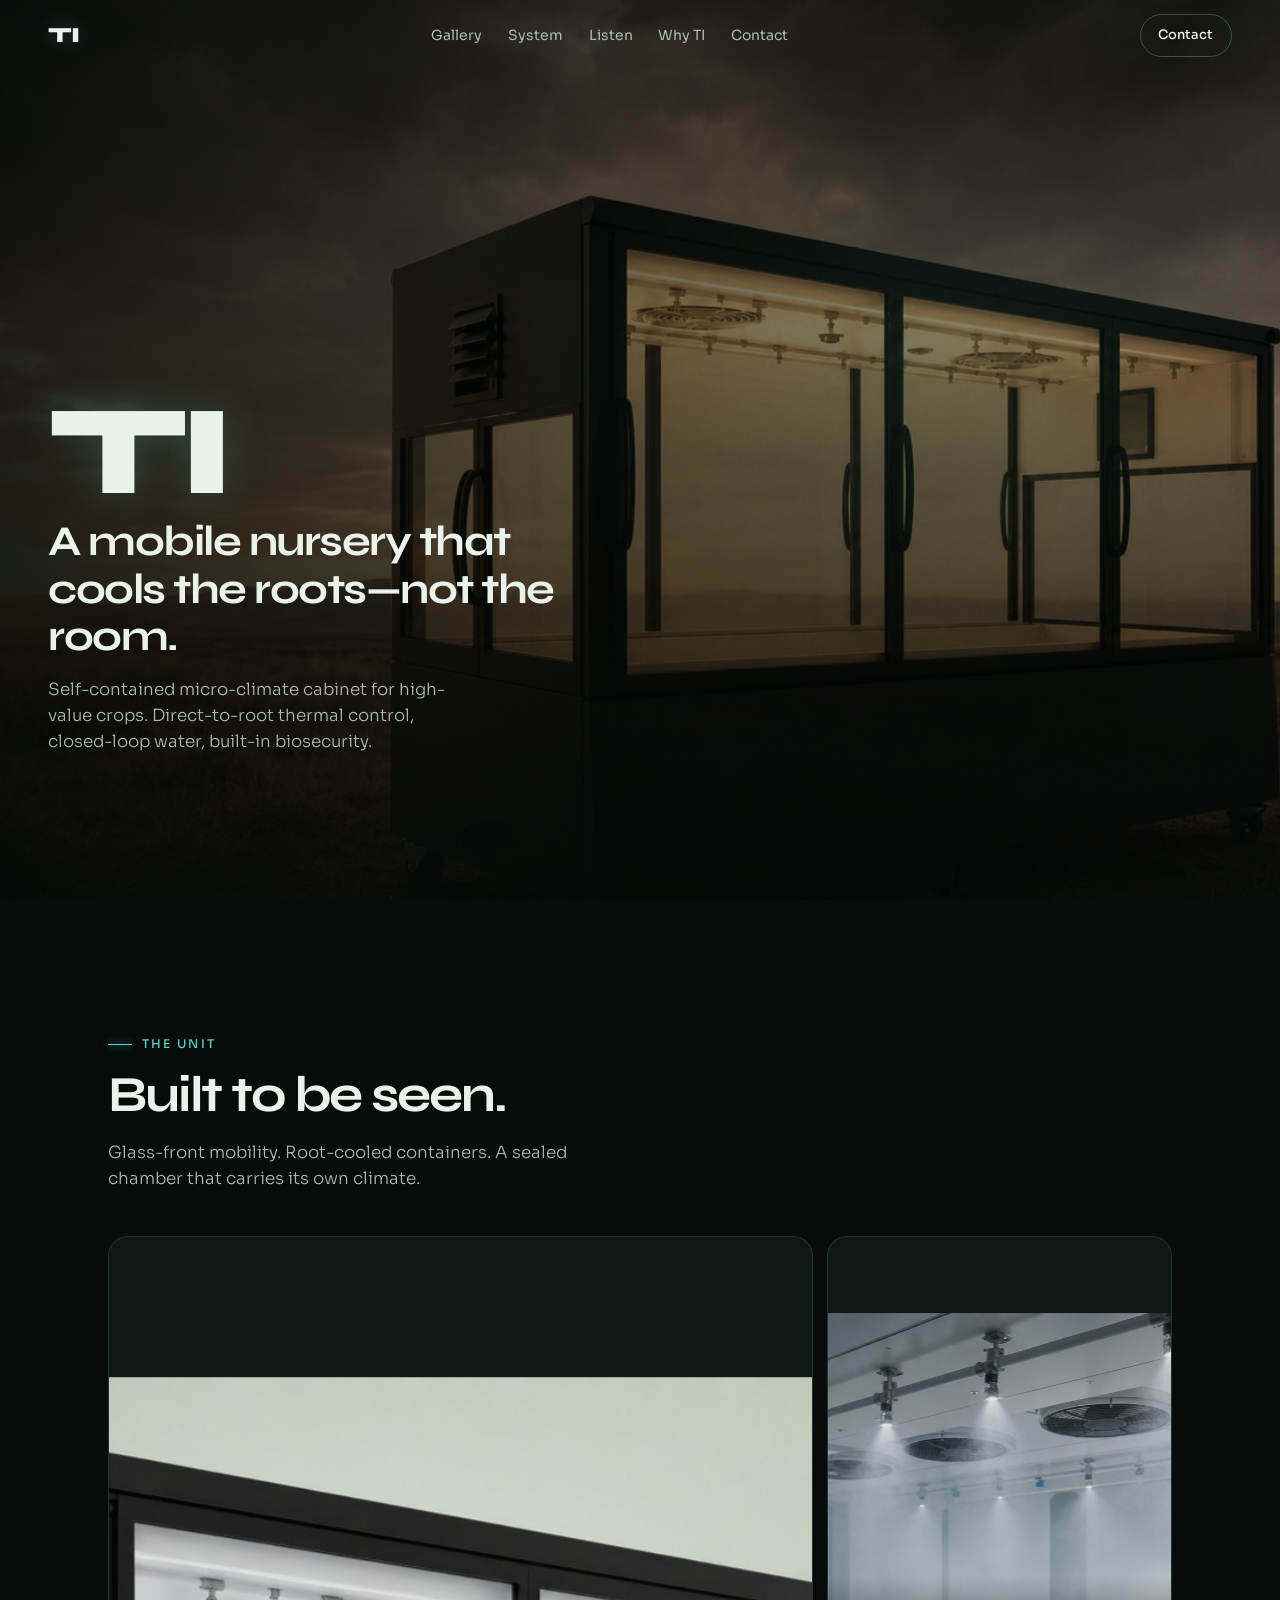
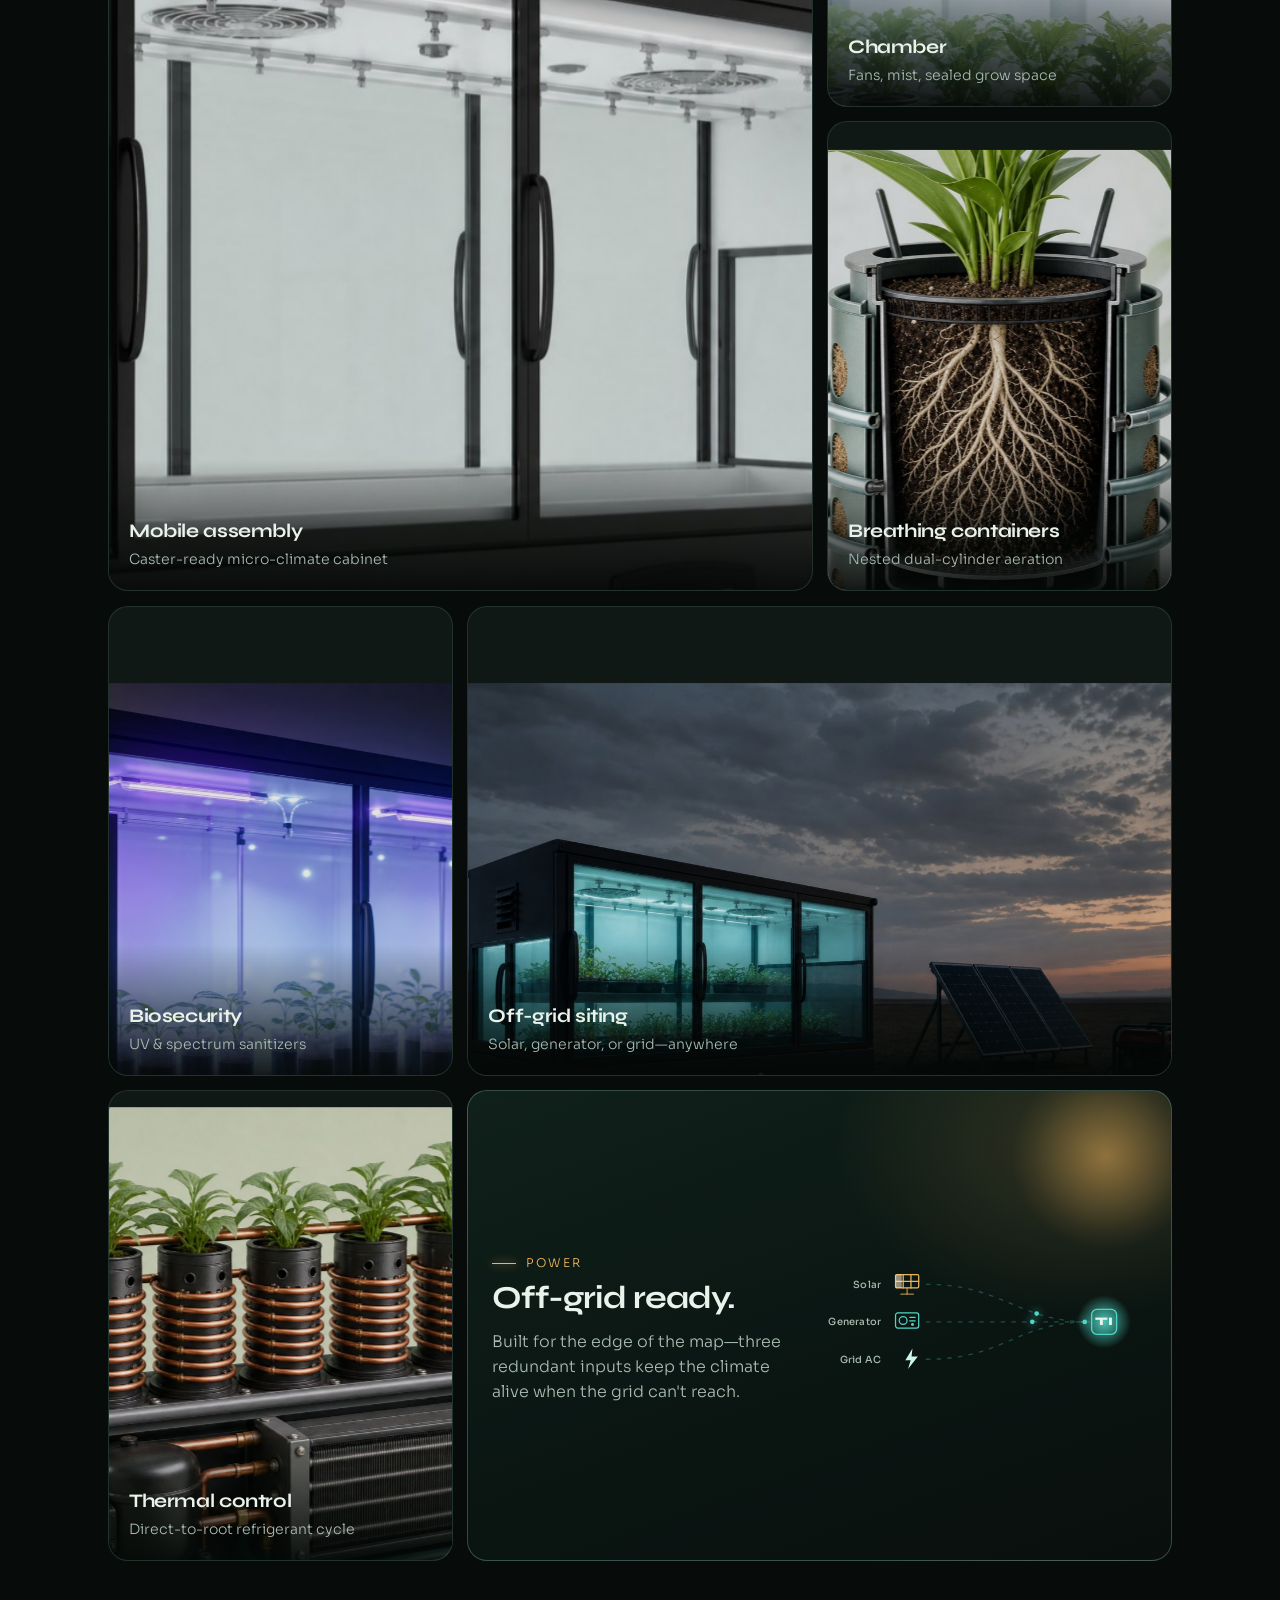
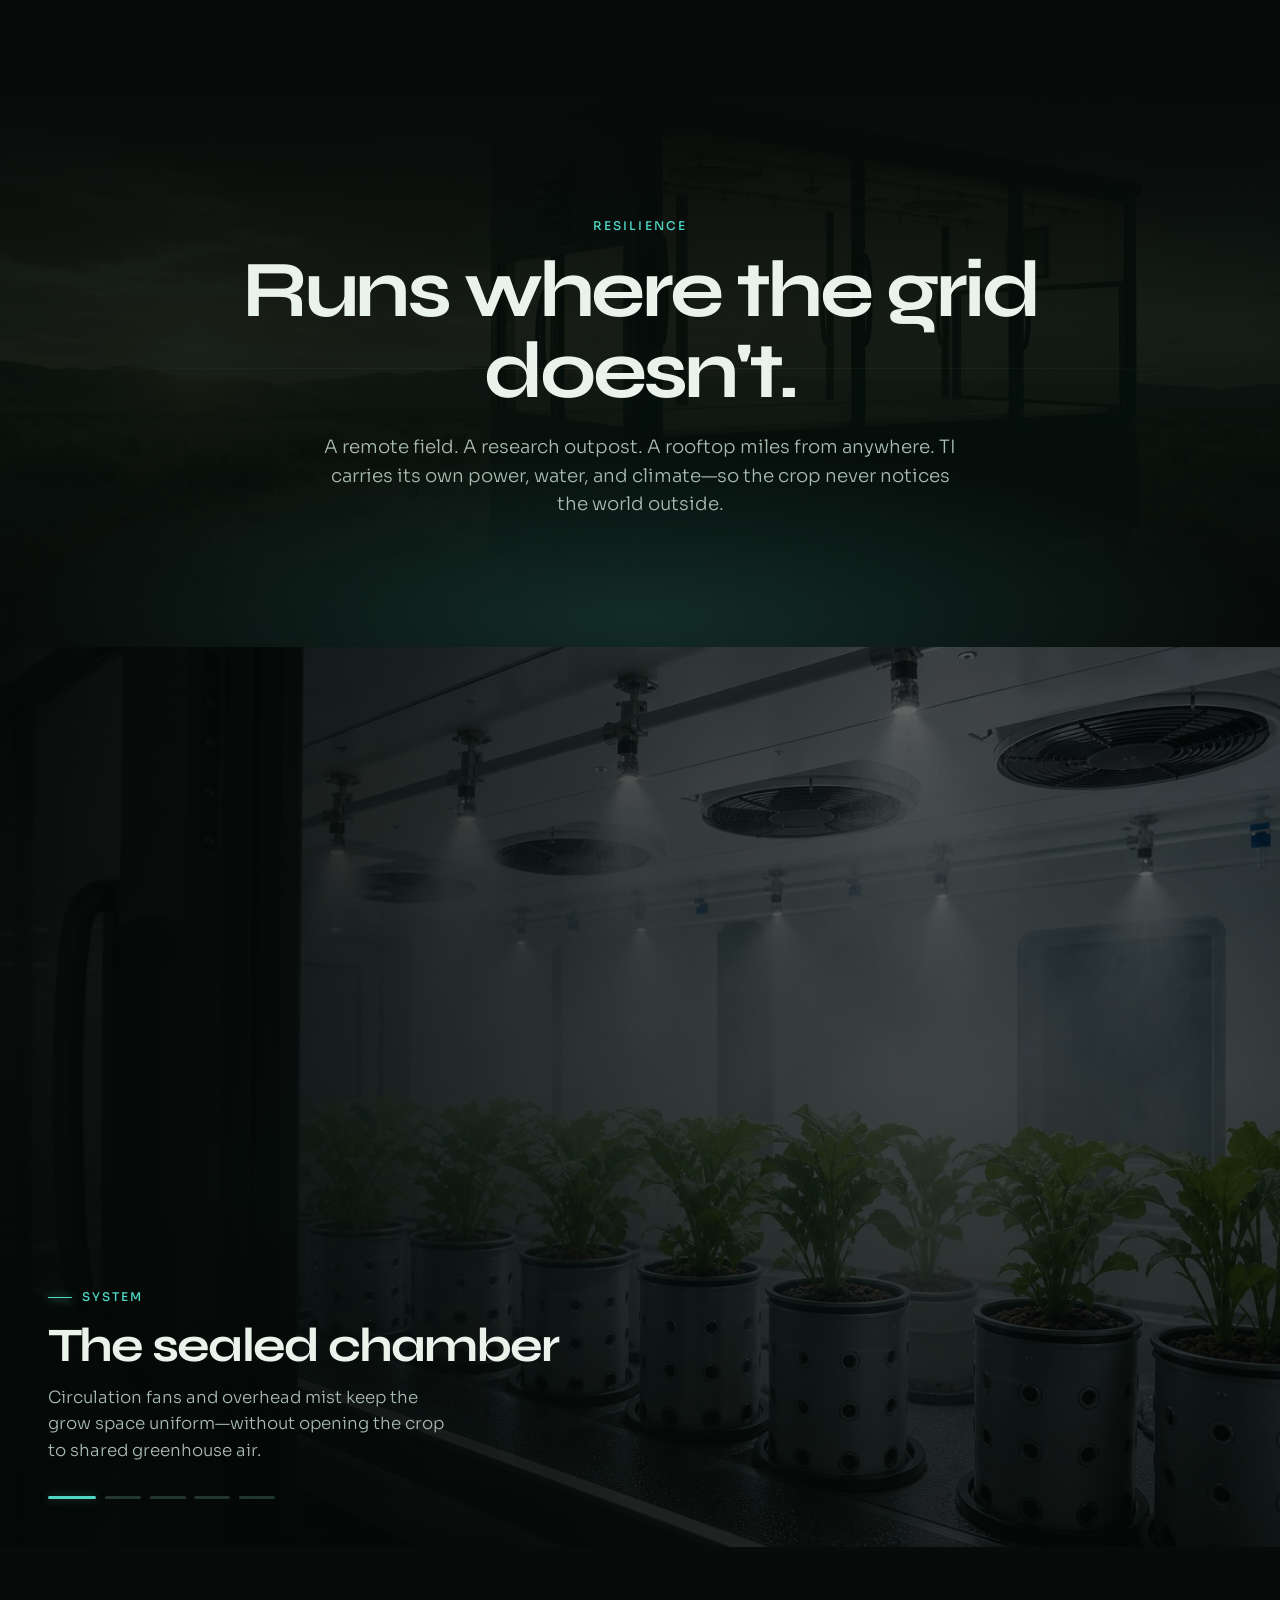
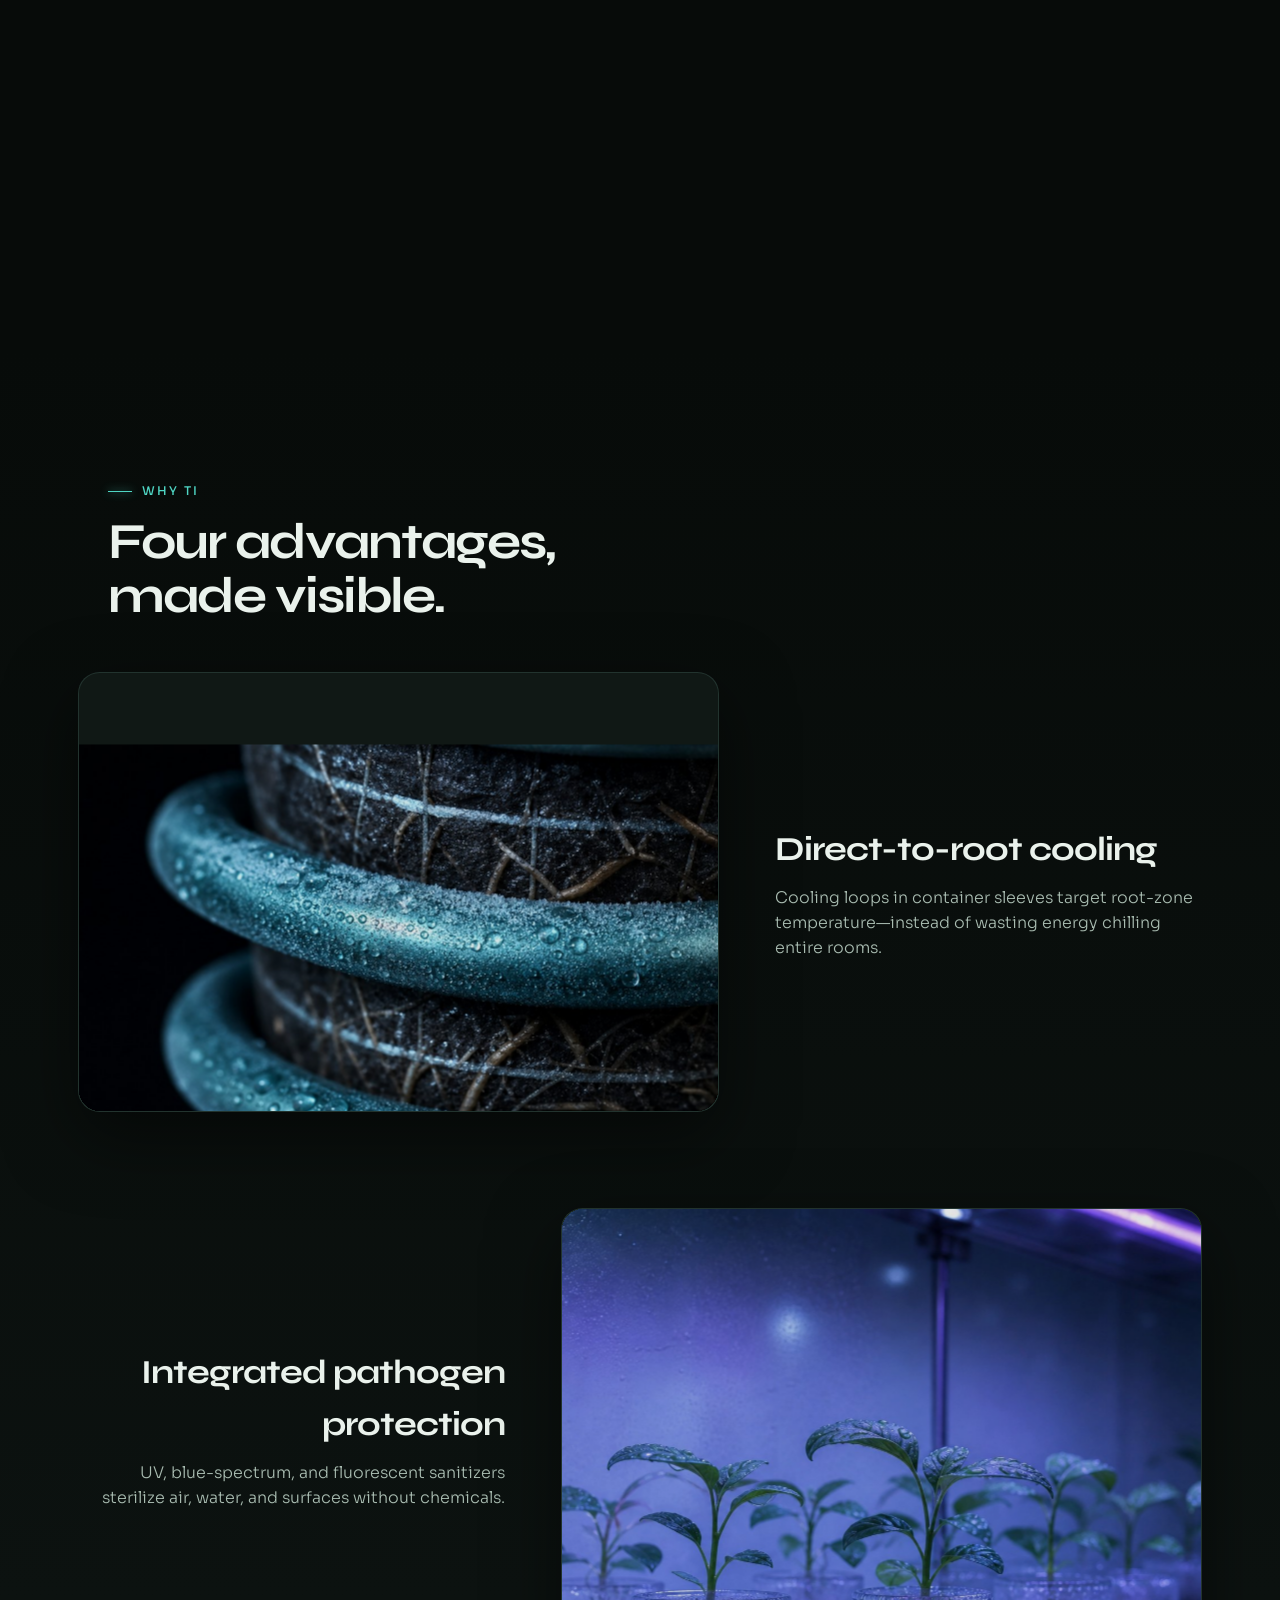
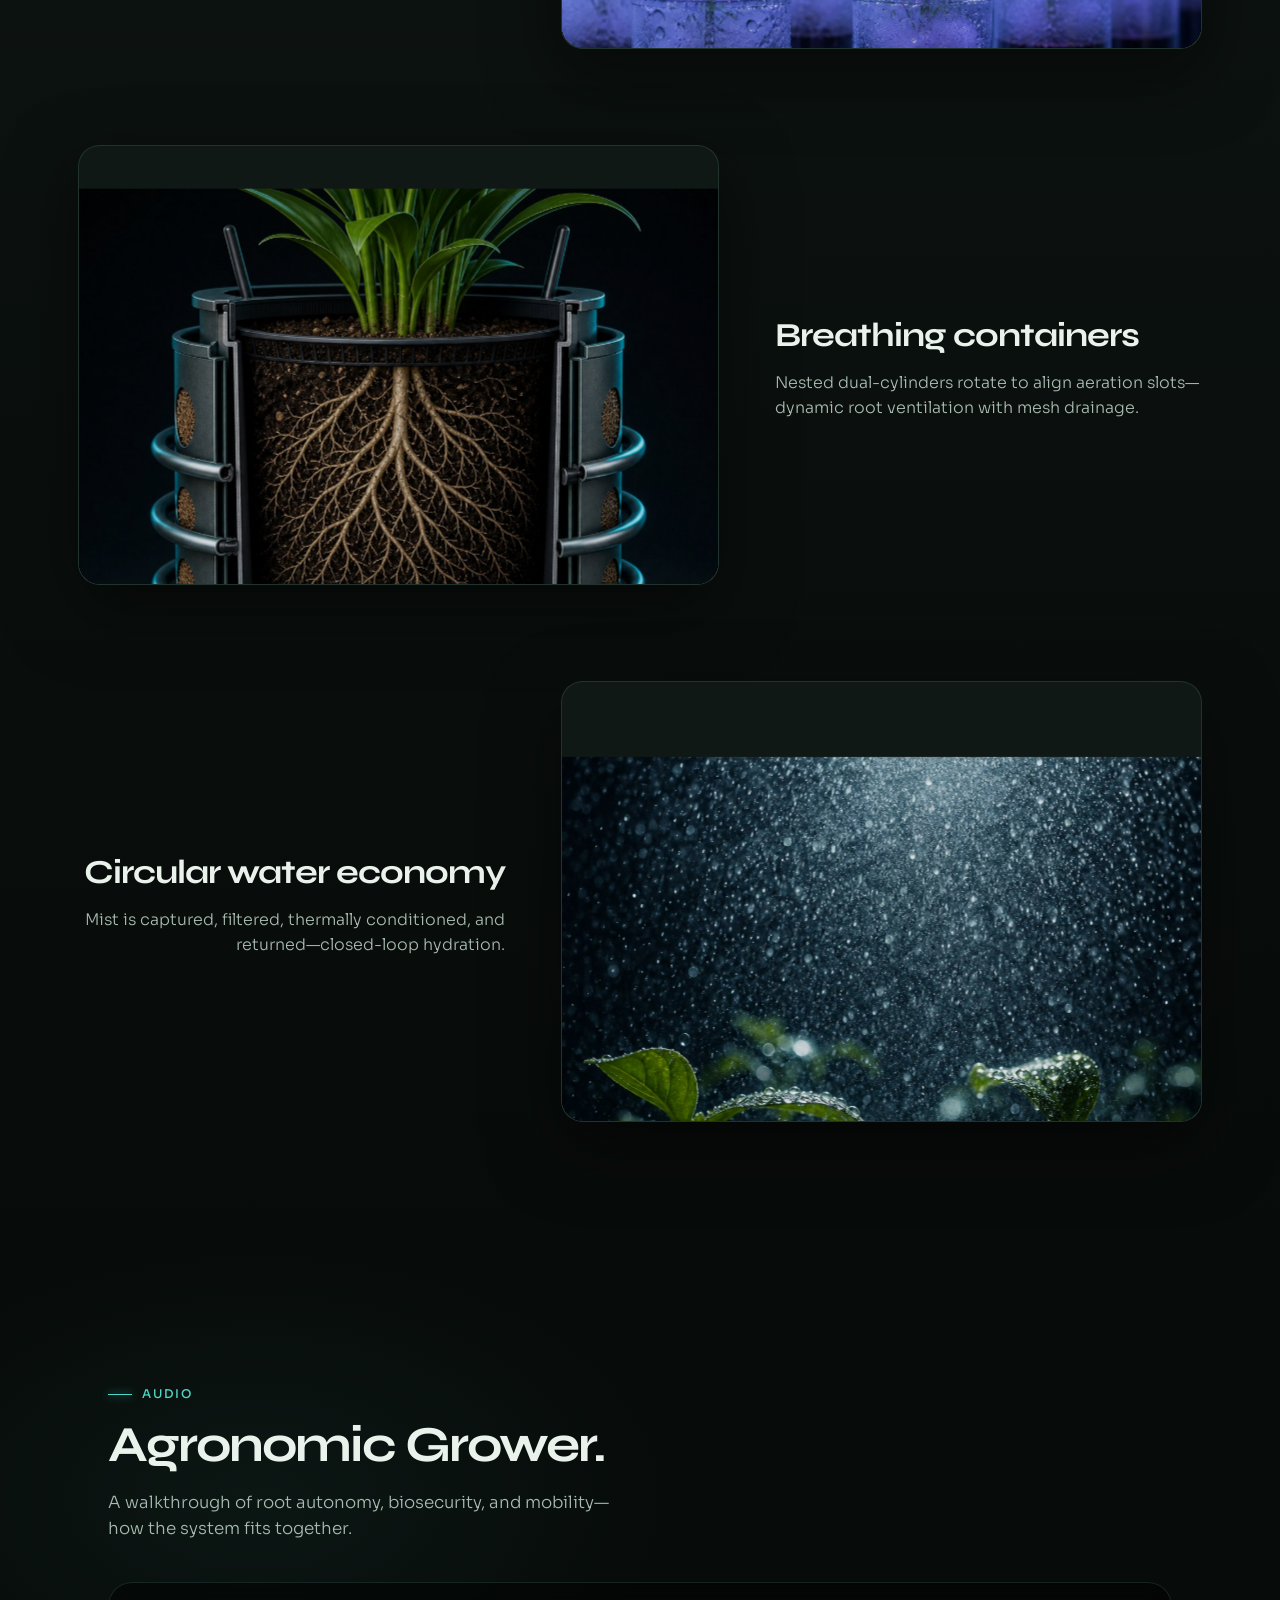
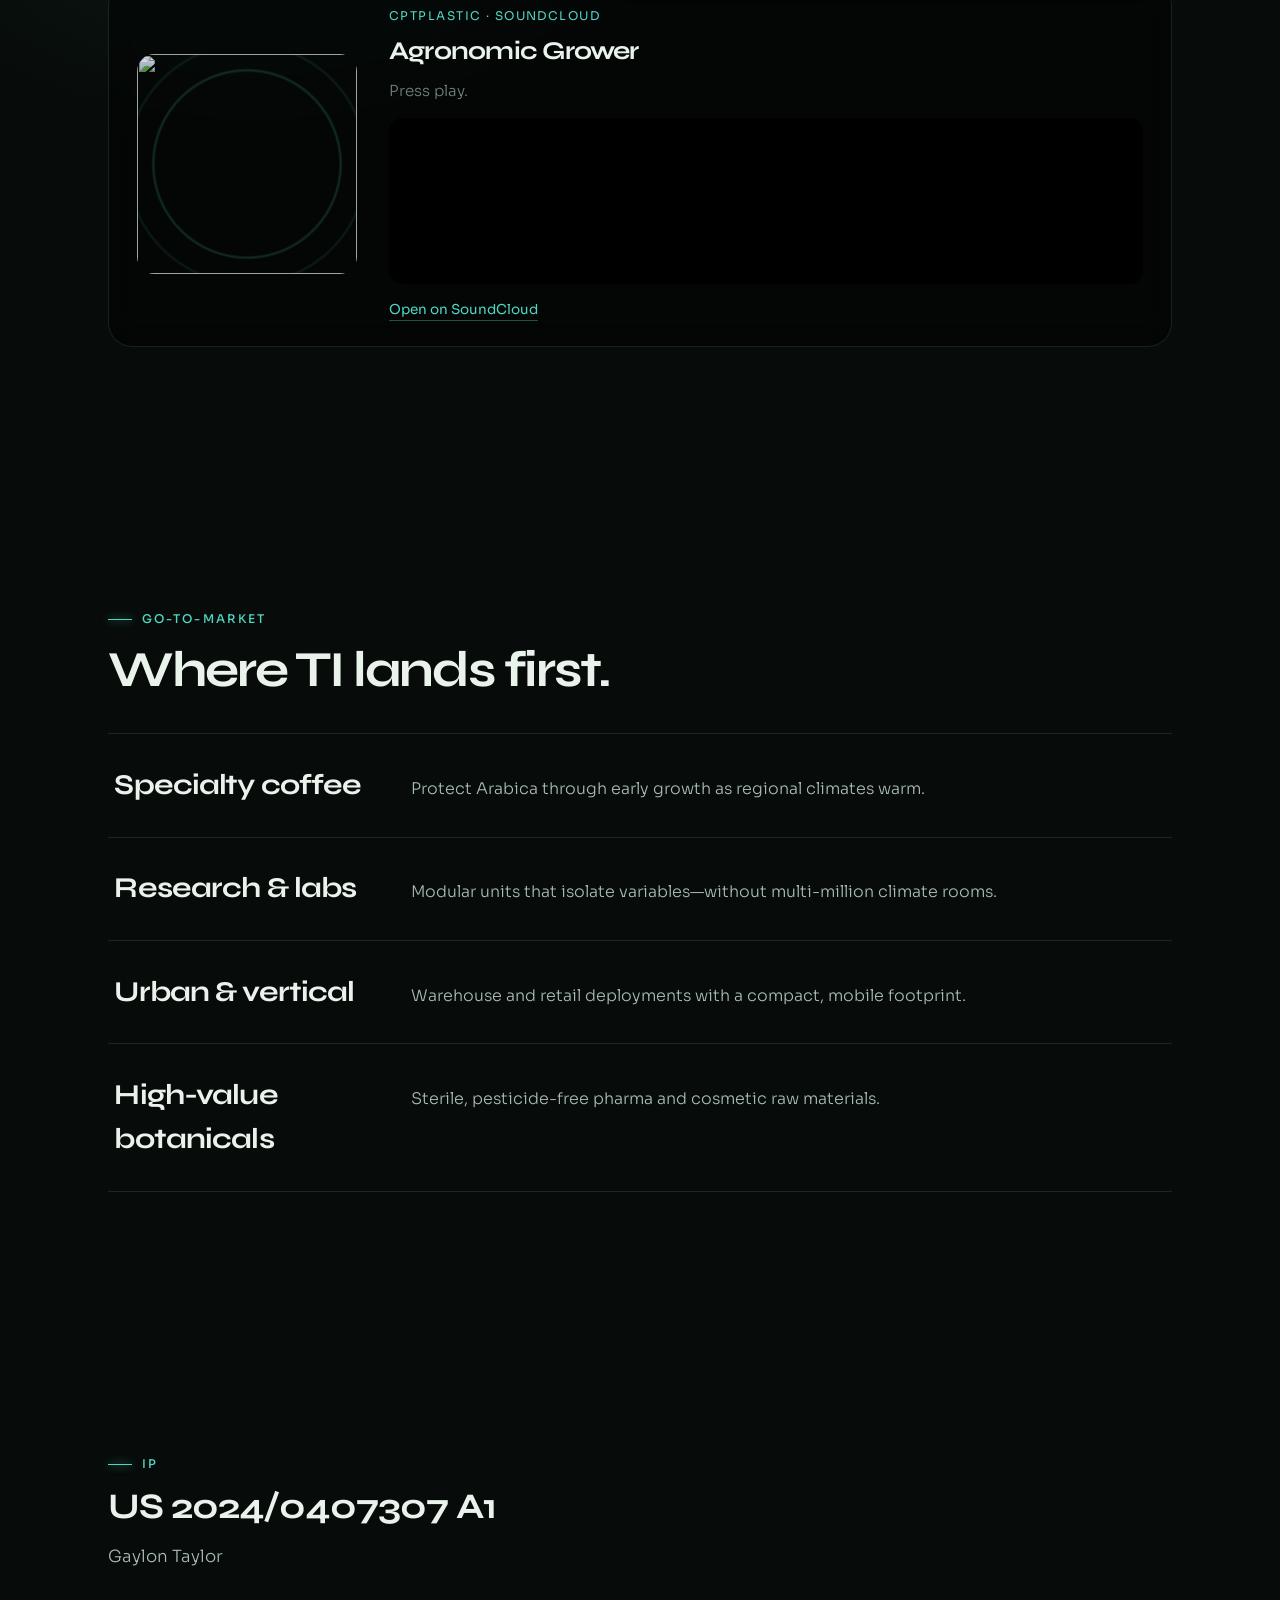
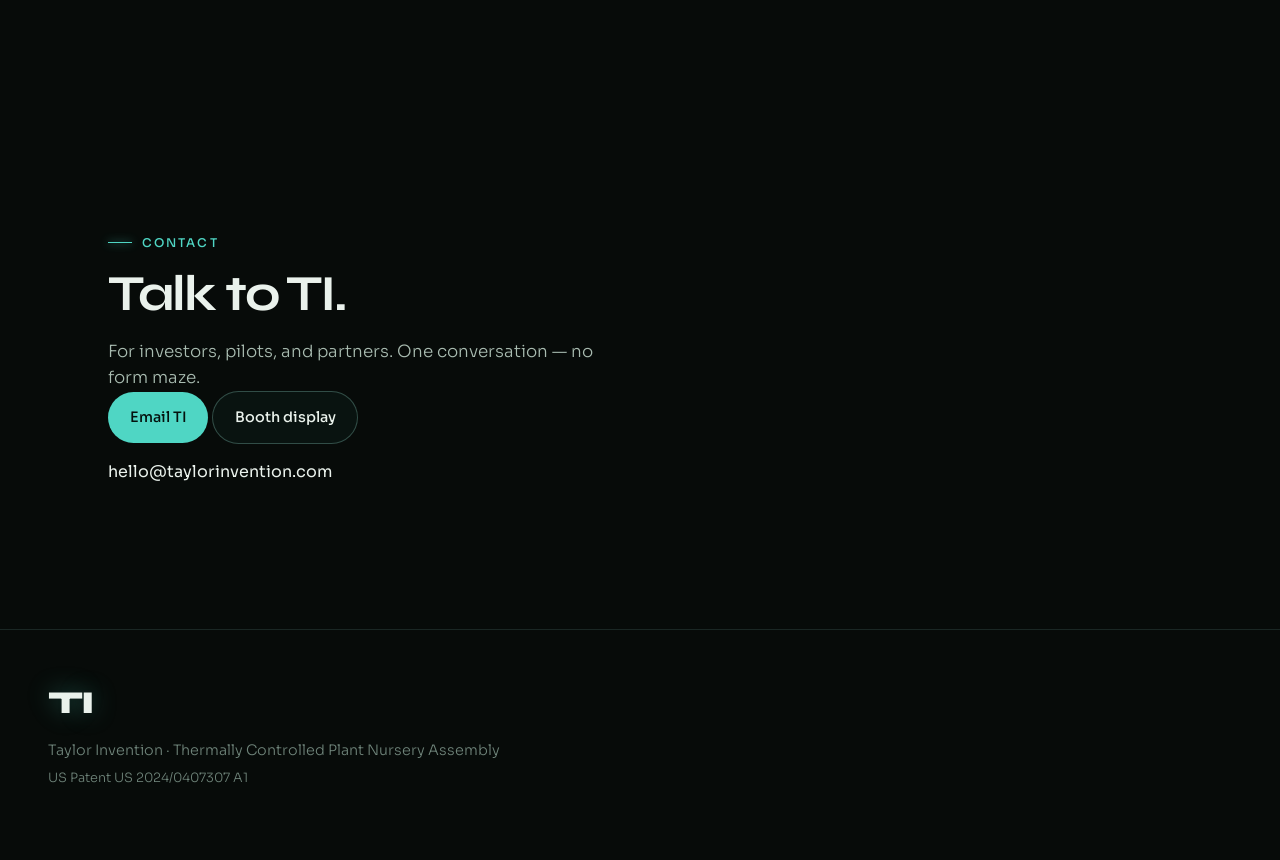
==== index.html @ ed37773c "Add TI investor microsite and assets Introduces a full static GitHub Pages site for TI, including a " ====
<!DOCTYPE html>
<html lang="en">
  <head>
    <meta charset="UTF-8" />
    <meta name="viewport" content="width=device-width, initial-scale=1.0" />
    <title>TI — Mobile Micro-Climate Nursery</title>
    <meta
      name="description"
      content="TI is a patented, mobile plant nursery that cools the root zone directly—biosecure, off-grid ready, built for high-value crops. US 2024/0407307 A1."
    />
    <link rel="preconnect" href="https://fonts.googleapis.com" />
    <link rel="preconnect" href="https://fonts.gstatic.com" crossorigin />
    <link
      href="https://fonts.googleapis.com/css2?family=Sora:wght@300;400;500;600&family=Syne:wght@600;700;800&display=swap"
      rel="stylesheet"
    />
    <link rel="stylesheet" href="css/styles.css" />
  </head>
  <body>
    <div class="grain" aria-hidden="true"></div>
    <div class="progress" data-progress aria-hidden="true"><span></span></div>

    <header class="nav" data-nav>
      <a class="nav__brand" href="#top" aria-label="TI home">TI</a>
      <nav class="nav__links" aria-label="Primary">
        <a href="#gallery">Gallery</a>
        <a href="#anatomy">System</a>
        <a href="#listen">Listen</a>
        <a href="#moat">Why TI</a>
        <a href="#contact">Contact</a>
      </nav>
      <a class="nav__cta" href="#contact">Contact</a>
      <button class="nav__toggle" type="button" aria-label="Open menu" data-menu-toggle>
        <span></span><span></span>
      </button>
    </header>

    <div class="mobile-menu" data-menu hidden>
      <a href="#gallery">Gallery</a>
      <a href="#anatomy">System</a>
      <a href="#listen">Listen</a>
      <a href="#moat">Why TI</a>
      <a href="#markets">Markets</a>
      <a href="#contact">Contact</a>
    </div>

    <main id="top">
      <section class="hero">
        <div class="hero__media" data-parallax-wrap>
          <img
            src="assets/generated/scene-rural-dusk.jpg"
            alt=""
            class="hero__img"
            data-parallax
            width="1536"
            height="1024"
            fetchpriority="high"
          />
          <div class="hero__veil"></div>
        </div>
        <div class="hero__copy">
          <p class="hero__brand reveal">TI</p>
          <h1 class="hero__headline reveal" data-delay="1">
            A mobile nursery that cools the roots—not the room.
          </h1>
          <p class="hero__lede reveal" data-delay="2">
            Self-contained micro-climate cabinet for high-value crops. Direct-to-root thermal control, closed-loop water, built-in biosecurity.
          </p>
          <div class="hero__actions reveal" data-delay="3">
            <a class="btn btn--primary" href="#gallery">Explore the system</a>
            <a class="btn btn--ghost" href="#listen">Hear the story</a>
          </div>
        </div>
        <div class="hero__scroll reveal" data-delay="4" aria-hidden="true">
          <span></span>
        </div>
      </section>

      <!-- Bento image grid -->
      <section class="section gallery" id="gallery">
        <div class="section__inner gallery__intro">
          <p class="eyebrow reveal">The unit</p>
          <h2 class="section__title reveal">Built to be seen.</h2>
          <p class="section__body reveal">
            Glass-front mobility. Root-cooled containers. A sealed chamber that carries its own climate.
          </p>
        </div>

        <div class="section__inner">
          <div class="bento">
            <figure class="bento__cell bento__cell--hero mask" data-parallax-wrap>
              <img src="assets/generated/unit-studio.jpg" alt="TI mobile nursery cabinet" data-parallax width="1536" height="1024" loading="lazy" />
              <figcaption>
                <strong>Mobile assembly</strong>
                <span>Caster-ready micro-climate cabinet</span>
              </figcaption>
            </figure>
            <figure class="bento__cell mask" data-parallax-wrap>
              <img src="assets/generated/part-interior-mist.jpg" alt="Chamber interior with mist and fans" data-parallax width="1536" height="1024" loading="lazy" />
              <figcaption>
                <strong>Chamber</strong>
                <span>Fans, mist, sealed grow space</span>
              </figcaption>
            </figure>
            <figure class="bento__cell mask" data-parallax-wrap>
              <img src="assets/generated/part-breathing-container.jpg" alt="Breathing container with cooling coils" data-parallax width="1024" height="1024" loading="lazy" />
              <figcaption>
                <strong>Breathing containers</strong>
                <span>Nested dual-cylinder aeration</span>
              </figcaption>
            </figure>
            <figure class="bento__cell mask" data-parallax-wrap>
              <img src="assets/generated/part-biosecurity.jpg" alt="Biosecurity lighting in chamber" data-parallax width="1536" height="1024" loading="lazy" />
              <figcaption>
                <strong>Biosecurity</strong>
                <span>UV &amp; spectrum sanitizers</span>
              </figcaption>
            </figure>
            <figure class="bento__cell bento__cell--wide mask" data-parallax-wrap>
              <img src="assets/generated/scene-solar-field.jpg" alt="TI unit deployed in a remote field with a solar array and generator" data-parallax width="1536" height="1024" loading="lazy" />
              <figcaption>
                <strong>Off-grid siting</strong>
                <span>Solar, generator, or grid—anywhere</span>
              </figcaption>
            </figure>
            <figure class="bento__cell mask" data-parallax-wrap>
              <img src="assets/generated/part-thermal.jpg" alt="Thermal control compressor and coils" data-parallax width="1536" height="1024" loading="lazy" />
              <figcaption>
                <strong>Thermal control</strong>
                <span>Direct-to-root refrigerant cycle</span>
              </figcaption>
            </figure>
            <div class="bento__cell bento__cell--wide bento__cell--panel reveal">
              <div class="panel-sun" aria-hidden="true"></div>
              <div class="bento__panel-grid">
                <div class="bento__panel-body">
                  <p class="eyebrow">Power</p>
                  <h3>Off-grid ready.</h3>
                  <p>Built for the edge of the map—three redundant inputs keep the climate alive when the grid can't reach.</p>
                </div>

                <div class="power-flow" role="img" aria-label="Solar, generator, and grid inputs feeding the TI unit">
                  <svg viewBox="0 0 360 132" fill="none" xmlns="http://www.w3.org/2000/svg">
                    <defs>
                      <radialGradient id="hubGlow" cx="50%" cy="50%" r="50%">
                        <stop offset="0%" stop-color="#4fd6c4" stop-opacity="0.9" />
                        <stop offset="100%" stop-color="#4fd6c4" stop-opacity="0" />
                      </radialGradient>
                    </defs>

                    <!-- connector lines (aligned to node rows) -->
                    <path id="pf-solar" class="flow-line" d="M112 24 C 200 24, 214 66, 296 66" />
                    <path id="pf-gen" class="flow-line" d="M112 66 H 296" />
                    <path id="pf-grid" class="flow-line" d="M112 108 C 200 108, 214 66, 296 66" />

                    <!-- flowing energy dots -->
                    <circle class="flow-dot" r="2.6">
                      <animateMotion dur="2.1s" repeatCount="indefinite" keyPoints="0;1" keyTimes="0;1" calcMode="linear">
                        <mpath href="#pf-solar" />
                      </animateMotion>
                    </circle>
                    <circle class="flow-dot" r="2.6">
                      <animateMotion dur="1.9s" begin="0.6s" repeatCount="indefinite">
                        <mpath href="#pf-gen" />
                      </animateMotion>
                    </circle>
                    <circle class="flow-dot" r="2.6">
                      <animateMotion dur="2.3s" begin="1.1s" repeatCount="indefinite">
                        <mpath href="#pf-grid" />
                      </animateMotion>
                    </circle>

                    <!-- labels, baseline-aligned to each row -->
                    <text class="flow-label" x="62" y="28" text-anchor="end">Solar</text>
                    <text class="flow-label" x="62" y="70" text-anchor="end">Generator</text>
                    <text class="flow-label" x="62" y="112" text-anchor="end">Grid AC</text>

                    <!-- Solar panel icon -->
                    <g class="ico ico--solar" transform="translate(78,13)">
                      <rect x="0" y="0" width="26" height="15" rx="1.5" />
                      <line x1="8.6" y1="0" x2="8.6" y2="15" />
                      <line x1="17.3" y1="0" x2="17.3" y2="15" />
                      <line x1="0" y1="7.5" x2="26" y2="7.5" />
                      <line class="post" x1="13" y1="15" x2="13" y2="22" />
                      <line class="post" x1="6" y1="22" x2="20" y2="22" />
                      <rect class="glint" x="0" y="0" width="7" height="15" />
                    </g>

                    <!-- Generator icon -->
                    <g class="ico ico--gen" transform="translate(78,56)">
                      <rect x="0" y="0" width="26" height="17" rx="2.5" />
                      <circle cx="8.5" cy="8.5" r="4.4" />
                      <line x1="16" y1="5" x2="22" y2="5" />
                      <line x1="16" y1="9" x2="22" y2="9" />
                      <circle class="led" cx="19" cy="13" r="1.6" />
                    </g>

                    <!-- Grid / bolt icon -->
                    <g class="ico ico--grid" transform="translate(84,97)">
                      <path class="bolt" d="M13 -1 L5 12 L11 12 L8 22 L19 8 L12 8 Z" />
                    </g>

                    <!-- Hub / unit -->
                    <circle class="hub-glow" cx="312" cy="66" r="30" fill="url(#hubGlow)" />
                    <rect class="hub" x="298" y="52" width="28" height="28" rx="6" />
                    <text class="hub-label" x="312" y="70" text-anchor="middle">TI</text>
                  </svg>
                </div>
              </div>
            </div>
          </div>
        </div>
      </section>

      <!-- Desolate off-grid resilience band -->
      <section class="section resilience" id="resilience">
        <div class="resilience__bg" aria-hidden="true">
          <img src="assets/generated/scene-rural-dusk.jpg" alt="" width="1536" height="1024" loading="lazy" />
        </div>
        <div class="resilience__glow" aria-hidden="true"></div>
        <div class="section__inner resilience__inner">
          <p class="eyebrow reveal">Resilience</p>
          <h2 class="resilience__title reveal" data-delay="1">
            Runs where the grid doesn't.
          </h2>
          <p class="resilience__lede reveal" data-delay="2">
            A remote field. A research outpost. A rooftop miles from anywhere. TI carries its own power, water, and climate—so the crop never notices the world outside.
          </p>
        </div>
      </section>

      <!-- Sticky anatomy storytelling -->
      <section class="anatomy" id="anatomy" data-anatomy>
        <div class="anatomy__sticky">
          <div class="anatomy__visual">
            <img
              class="is-active"
              data-anatomy-panel
              src="assets/generated/part-interior-mist.jpg"
              alt="Chamber interior"
              width="1536"
              height="1024"
            />
            <img
              data-anatomy-panel
              src="assets/generated/part-breathing-container.jpg"
              alt="Breathing container"
              width="1024"
              height="1024"
            />
            <img
              data-anatomy-panel
              src="assets/generated/part-thermal.jpg"
              alt="Thermal control"
              width="1536"
              height="1024"
            />
            <img
              data-anatomy-panel
              src="assets/generated/part-water.jpg"
              alt="Water loop"
              width="1536"
              height="1024"
            />
            <img
              data-anatomy-panel
              src="assets/generated/part-biosecurity.jpg"
              alt="Biosecurity"
              width="1024"
              height="1024"
            />
            <div class="anatomy__veil"></div>
          </div>
          <div class="anatomy__copy">
            <p class="eyebrow">System</p>
            <div class="anatomy__slides">
              <article class="anatomy-slide is-active" data-anatomy-slide>
                <h2>The sealed chamber</h2>
                <p>Circulation fans and overhead mist keep the grow space uniform—without opening the crop to shared greenhouse air.</p>
              </article>
              <article class="anatomy-slide" data-anatomy-slide>
                <h2>Breathing containers</h2>
                <p>Nested dual-cylinders rotate to align aeration slots. Mesh bottoms drain. Roots get exactly the airflow they need.</p>
              </article>
              <article class="anatomy-slide" data-anatomy-slide>
                <h2>Direct-to-root cooling</h2>
                <p>Evaporator coils wrap each sleeve. An inverter compressor modulates the cycle—cooling the biological epicenter, not empty rooms.</p>
              </article>
              <article class="anatomy-slide" data-anatomy-slide>
                <h2>Closed-loop water</h2>
                <p>Mist falls, returns to the reservoir, filters, and recirculates—thermally conditioned to avoid root shock.</p>
              </article>
              <article class="anatomy-slide" data-anatomy-slide>
                <h2>Biosecurity array</h2>
                <p>UV and spectrum sanitizers keep air, water, and surfaces clean—chemical-free pathogen defense built into the cabinet.</p>
              </article>
            </div>
            <div class="anatomy__dots" role="tablist" aria-label="System stages">
              <button type="button" class="is-active" data-anatomy-dot aria-label="Chamber"></button>
              <button type="button" data-anatomy-dot aria-label="Containers"></button>
              <button type="button" data-anatomy-dot aria-label="Thermal"></button>
              <button type="button" data-anatomy-dot aria-label="Water"></button>
              <button type="button" data-anatomy-dot aria-label="Biosecurity"></button>
            </div>
          </div>
        </div>
      </section>

      <!-- Moat as image stories -->
      <section class="section moat" id="moat">
        <div class="section__inner">
          <p class="eyebrow reveal">Why TI</p>
          <h2 class="section__title reveal">Four advantages, made visible.</h2>
        </div>

        <div class="moat-stories">
          <article class="moat-story" data-parallax-wrap>
            <div class="moat-story__media mask">
              <img src="assets/generated/moat-cooling.jpg" alt="Frosted cooling coil wrapped around a root sleeve" data-parallax width="1536" height="1024" loading="lazy" />
            </div>
            <div class="moat-story__text reveal">
              <h3>Direct-to-root cooling</h3>
              <p>Cooling loops in container sleeves target root-zone temperature—instead of wasting energy chilling entire rooms.</p>
            </div>
          </article>
          <article class="moat-story moat-story--flip" data-parallax-wrap>
            <div class="moat-story__media mask">
              <img src="assets/generated/moat-uv.jpg" alt="Seedlings under ultraviolet sanitizing light" data-parallax width="1536" height="1024" loading="lazy" />
            </div>
            <div class="moat-story__text reveal">
              <h3>Integrated pathogen protection</h3>
              <p>UV, blue-spectrum, and fluorescent sanitizers sterilize air, water, and surfaces without chemicals.</p>
            </div>
          </article>
          <article class="moat-story" data-parallax-wrap>
            <div class="moat-story__media mask">
              <img src="assets/generated/moat-container.jpg" alt="Cutaway of a breathing container showing roots" data-parallax width="1536" height="1024" loading="lazy" />
            </div>
            <div class="moat-story__text reveal">
              <h3>Breathing containers</h3>
              <p>Nested dual-cylinders rotate to align aeration slots—dynamic root ventilation with mesh drainage.</p>
            </div>
          </article>
          <article class="moat-story moat-story--flip" data-parallax-wrap>
            <div class="moat-story__media mask">
              <img src="assets/generated/moat-mist.jpg" alt="Fine mist falling over seedlings" data-parallax width="1536" height="1024" loading="lazy" />
            </div>
            <div class="moat-story__text reveal">
              <h3>Circular water economy</h3>
              <p>Mist is captured, filtered, thermally conditioned, and returned—closed-loop hydration.</p>
            </div>
          </article>
        </div>
      </section>

      <section class="section listen" id="listen">
        <div class="section__inner listen__inner">
          <div class="listen__copy">
            <p class="eyebrow reveal">Audio</p>
            <h2 class="section__title reveal">Agronomic Grower.</h2>
            <p class="section__body reveal">
              A walkthrough of root autonomy, biosecurity, and mobility—how the system fits together.
            </p>
          </div>

          <div class="listen-player reveal">
            <div class="listen-player__art">
              <img
                src="https://i1.sndcdn.com/artworks-7JTXuVXZYjm7eSjr-zPrX6g-t500x500.jpg"
                alt=""
                width="500"
                height="500"
                loading="lazy"
              />
              <div class="listen-player__rings" aria-hidden="true"></div>
            </div>
            <div class="listen-player__body">
              <p class="listen-player__kicker">CptPlastic · SoundCloud</p>
              <h3>Agronomic Grower</h3>
              <p class="listen-player__hint">Press play.</p>
              <div class="listen-player__frame">
                <iframe
                  title="Agronomic Grower on SoundCloud"
                  width="100%"
                  height="166"
                  scrolling="no"
                  frameborder="no"
                  allow="autoplay; encrypted-media"
                  loading="lazy"
                  src="https://w.soundcloud.com/player/?url=https%3A%2F%2Fapi.soundcloud.com%2Ftracks%2F2361376043&amp;color=%23070b09&amp;auto_play=false&amp;hide_related=true&amp;show_comments=false&amp;show_user=false&amp;show_reposts=false&amp;show_teaser=false&amp;visual=false&amp;secret_token=s-JwrJ8F9Qyy0"
                ></iframe>
              </div>
              <a
                class="listen-player__open"
                href="https://soundcloud.com/cptplastic/agronomic/s-JwrJ8F9Qyy0?si=a36319d9a91b4022b0430ecb92ec8042"
                target="_blank"
                rel="noopener"
              >
                Open on SoundCloud
              </a>
            </div>
          </div>
        </div>
      </section>

      <section class="section markets" id="markets">
        <div class="section__inner">
          <p class="eyebrow reveal">Go-to-market</p>
          <h2 class="section__title reveal">Where TI lands first.</h2>
          <div class="market-list">
            <article class="market reveal">
              <h3>Specialty coffee</h3>
              <p>Protect Arabica through early growth as regional climates warm.</p>
            </article>
            <article class="market reveal">
              <h3>Research &amp; labs</h3>
              <p>Modular units that isolate variables—without multi-million climate rooms.</p>
            </article>
            <article class="market reveal">
              <h3>Urban &amp; vertical</h3>
              <p>Warehouse and retail deployments with a compact, mobile footprint.</p>
            </article>
            <article class="market reveal">
              <h3>High-value botanicals</h3>
              <p>Sterile, pesticide-free pharma and cosmetic raw materials.</p>
            </article>
          </div>
        </div>
      </section>

      <section class="section patent" id="patent">
        <div class="section__inner">
          <p class="eyebrow reveal">IP</p>
          <h2 class="section__title reveal">US 2024/0407307 A1</h2>
          <p class="section__body reveal">Gaylon Taylor</p>
        </div>
      </section>

      <section class="section contact" id="contact">
        <div class="section__inner contact__inner">
          <p class="eyebrow reveal">Contact</p>
          <h2 class="section__title reveal">Talk to TI.</h2>
          <p class="section__body reveal">
            For investors, pilots, and partners. One conversation — no form maze.
          </p>
          <div class="contact__actions reveal" data-delay="1">
            <a class="btn btn--primary" href="mailto:hello@taylorinvention.com?subject=TI%20Conversation">Email TI</a>
            <a class="btn btn--ghost btn--ghost-dark" href="kiosk.html">Booth display</a>
          </div>
          <p class="contact__meta reveal" data-delay="2">hello@taylorinvention.com</p>
        </div>
      </section>
    </main>

    <footer class="footer">
      <div class="footer__brand">TI</div>
      <p>Taylor Invention · Thermally Controlled Plant Nursery Assembly</p>
      <p class="footer__note">US Patent US 2024/0407307 A1</p>
    </footer>

    <script src="js/main.js"></script>
  </body>
</html>
---- css/styles.css ----
:root {
  --bg: #070b09;
  --bg-raise: #0c1210;
  --bg-card: #101815;
  --ink: #eaf2ec;
  --ink-soft: #a9bcb1;
  --muted: #6f847a;
  --line: rgba(143, 212, 196, 0.14);
  --line-strong: rgba(143, 212, 196, 0.3);
  --accent: #2f9a74;
  --glow: #4fd6c4;
  --glow-soft: rgba(79, 214, 196, 0.35);
  --nav-h: 4.5rem;
  --ease: cubic-bezier(0.16, 1, 0.3, 1);
  --ease-smooth: cubic-bezier(0.65, 0, 0.35, 1);
  --font-display: "Syne", sans-serif;
  --font-body: "Sora", sans-serif;
}

*,
*::before,
*::after {
  box-sizing: border-box;
}

html {
  scroll-behavior: smooth;
}

body {
  margin: 0;
  color: var(--ink);
  font-family: var(--font-body);
  font-weight: 400;
  line-height: 1.55;
  background: var(--bg);
  overflow-x: hidden;
  -webkit-font-smoothing: antialiased;
}

body.menu-open {
  overflow: hidden;
}

a {
  color: inherit;
  text-decoration: none;
}

img {
  display: block;
  max-width: 100%;
  height: auto;
}

figure {
  margin: 0;
}

::selection {
  background: var(--glow-soft);
  color: #fff;
}

/* Ambient glow field — the machine humming in the dark */
body::before {
  content: "";
  position: fixed;
  inset: 0;
  z-index: -2;
  background:
    radial-gradient(900px 600px at 78% 12%, rgba(79, 214, 196, 0.1), transparent 60%),
    radial-gradient(700px 500px at 12% 85%, rgba(47, 154, 116, 0.09), transparent 55%),
    radial-gradient(1200px 800px at 50% 50%, rgba(12, 22, 18, 0.6), var(--bg) 75%);
}

body::after {
  content: "";
  position: fixed;
  inset: 0;
  z-index: -1;
  pointer-events: none;
  background: radial-gradient(120% 120% at 50% 30%, transparent 55%, rgba(0, 0, 0, 0.55) 100%);
}

.grain {
  pointer-events: none;
  position: fixed;
  inset: 0;
  z-index: 60;
  opacity: 0.05;
  mix-blend-mode: overlay;
  background-image: url("data:image/svg+xml,%3Csvg viewBox='0 0 200 200' xmlns='http://www.w3.org/2000/svg'%3E%3Cfilter id='n'%3E%3CfeTurbulence type='fractalNoise' baseFrequency='0.85' numOctaves='4' stitchTiles='stitch'/%3E%3C/filter%3E%3Crect width='100%25' height='100%25' filter='url(%23n)'/%3E%3C/svg%3E");
}

.progress {
  position: fixed;
  top: 0;
  left: 0;
  right: 0;
  height: 2px;
  z-index: 50;
  pointer-events: none;
}

.progress span {
  display: block;
  height: 100%;
  width: 0%;
  background: linear-gradient(90deg, var(--accent), var(--glow));
  box-shadow: 0 0 12px var(--glow-soft);
  transform-origin: left;
}

/* Nav */
.nav {
  position: fixed;
  top: 0;
  left: 0;
  right: 0;
  z-index: 40;
  height: var(--nav-h);
  display: flex;
  align-items: center;
  justify-content: space-between;
  padding: 0 clamp(1.25rem, 4vw, 3rem);
  transition: background 0.5s var(--ease), backdrop-filter 0.5s var(--ease), border-color 0.5s var(--ease);
  border-bottom: 1px solid transparent;
  color: var(--ink);
}

.nav.is-scrolled {
  background: rgba(7, 11, 9, 0.72);
  backdrop-filter: blur(18px) saturate(1.3);
  border-bottom-color: var(--line);
}

.nav__brand {
  font-family: var(--font-display);
  font-weight: 800;
  font-size: 1.35rem;
  letter-spacing: -0.04em;
  color: var(--ink);
  text-shadow: 0 0 20px var(--glow-soft);
}

.nav__links {
  display: none;
  gap: 1.6rem;
  font-size: 0.875rem;
  color: var(--ink-soft);
}

.nav__links a {
  position: relative;
  transition: color 0.3s var(--ease);
}

.nav__links a::after {
  content: "";
  position: absolute;
  left: 0;
  bottom: -0.35rem;
  width: 100%;
  height: 1px;
  background: var(--glow);
  box-shadow: 0 0 8px var(--glow);
  transform: scaleX(0);
  transform-origin: left;
  transition: transform 0.4s var(--ease);
}

.nav__links a:hover {
  color: var(--ink);
}

.nav__links a:hover::after {
  transform: scaleX(1);
}

.nav__cta {
  display: none;
  font-size: 0.8125rem;
  font-weight: 500;
  padding: 0.65rem 1.1rem;
  border: 1px solid var(--line-strong);
  border-radius: 999px;
  color: var(--ink);
  transition: background 0.35s var(--ease), color 0.35s var(--ease), box-shadow 0.35s var(--ease), transform 0.35s var(--ease);
}

.nav__cta:hover {
  transform: translateY(-1px);
  background: var(--glow);
  color: #04120e;
  box-shadow: 0 0 24px var(--glow-soft);
}

.nav__toggle {
  width: 2.5rem;
  height: 2.5rem;
  border: 0;
  background: transparent;
  display: grid;
  place-content: center;
  gap: 6px;
  cursor: pointer;
  color: inherit;
}

.nav__toggle span {
  display: block;
  width: 1.25rem;
  height: 1.5px;
  background: currentColor;
  transition: transform 0.35s var(--ease);
}

body.menu-open .nav__toggle span:first-child {
  transform: translateY(3.75px) rotate(45deg);
}

body.menu-open .nav__toggle span:last-child {
  transform: translateY(-3.75px) rotate(-45deg);
}

.mobile-menu {
  position: fixed;
  inset: var(--nav-h) 0 0;
  z-index: 35;
  background: rgba(7, 11, 9, 0.96);
  backdrop-filter: blur(18px);
  display: flex;
  flex-direction: column;
  gap: 1.5rem;
  padding: 2rem clamp(1.25rem, 4vw, 3rem);
  font-family: var(--font-display);
  font-size: 1.75rem;
  font-weight: 700;
  letter-spacing: -0.03em;
  color: var(--ink);
}

.mobile-menu[hidden] {
  display: none;
}

@media (min-width: 900px) {
  .nav__links,
  .nav__cta {
    display: flex;
  }

  .nav__toggle,
  .mobile-menu {
    display: none !important;
  }
}

/* Hero */
.hero {
  position: relative;
  min-height: 100svh;
  display: flex;
  align-items: flex-end;
  padding: calc(var(--nav-h) + 1rem) clamp(1.25rem, 4vw, 3rem) 4rem;
  color: var(--ink);
  overflow: hidden;
}

.hero__media {
  position: absolute;
  inset: 0;
  z-index: 0;
  overflow: hidden;
}

.hero__img {
  width: 100%;
  height: 120%;
  object-fit: cover;
  object-position: 62% 40%;
  will-change: transform;
  filter: saturate(1.1) contrast(1.05) brightness(0.82);
}

.hero__veil {
  position: absolute;
  inset: 0;
  background:
    linear-gradient(100deg, rgba(4, 8, 6, 0.9) 0%, rgba(4, 8, 6, 0.45) 45%, rgba(4, 8, 6, 0.2) 100%),
    linear-gradient(180deg, rgba(4, 8, 6, 0.55) 0%, transparent 35%, rgba(4, 8, 6, 0.85) 100%),
    radial-gradient(700px 500px at 72% 42%, rgba(79, 214, 196, 0.14), transparent 60%);
}

.hero__copy {
  position: relative;
  z-index: 1;
  max-width: 34rem;
}

.hero__brand {
  margin: 0 0 0.75rem;
  font-family: var(--font-display);
  font-size: clamp(4.25rem, 15vw, 8rem);
  font-weight: 800;
  letter-spacing: -0.07em;
  line-height: 0.85;
  text-shadow: 0 0 40px rgba(79, 214, 196, 0.25);
}

.hero__headline {
  margin: 0 0 1rem;
  font-family: var(--font-display);
  font-size: clamp(1.7rem, 3.8vw, 2.65rem);
  font-weight: 700;
  letter-spacing: -0.035em;
  line-height: 1.12;
  max-width: 18ch;
}

.hero__lede {
  margin: 0 0 1.75rem;
  font-size: 1.05rem;
  font-weight: 300;
  color: var(--ink-soft);
  max-width: 36ch;
}

.hero__actions {
  display: flex;
  flex-wrap: wrap;
  gap: 0.75rem;
}

.hero__scroll {
  position: absolute;
  left: 50%;
  bottom: 1.75rem;
  z-index: 1;
  width: 1.35rem;
  height: 2.15rem;
  border: 1px solid var(--line-strong);
  border-radius: 999px;
  transform: translateX(-50%);
}

.hero__scroll span {
  display: block;
  width: 3px;
  height: 3px;
  margin: 0.4rem auto 0;
  border-radius: 50%;
  background: var(--glow);
  box-shadow: 0 0 8px var(--glow);
  animation: scroll-dot 1.8s var(--ease) infinite;
}

@keyframes scroll-dot {
  0% {
    opacity: 1;
    transform: translateY(0);
  }
  100% {
    opacity: 0;
    transform: translateY(12px);
  }
}

.btn {
  display: inline-flex;
  align-items: center;
  justify-content: center;
  padding: 0.9rem 1.35rem;
  border-radius: 999px;
  font-size: 0.9rem;
  font-weight: 500;
  transition: transform 0.5s var(--ease), background 0.45s var(--ease), color 0.45s var(--ease), border-color 0.45s var(--ease), box-shadow 0.45s var(--ease);
}

.btn:hover {
  transform: translateY(-3px);
}

.btn--primary {
  background: var(--glow);
  color: #04120e;
  box-shadow: 0 0 0 rgba(79, 214, 196, 0);
}

.btn--primary:hover {
  box-shadow: 0 0 30px var(--glow-soft);
}

.btn--ghost {
  border: 1px solid var(--line-strong);
  background: rgba(79, 214, 196, 0.04);
  backdrop-filter: blur(8px);
  color: var(--ink);
}

.btn--ghost:hover {
  border-color: var(--glow);
  box-shadow: inset 0 0 24px rgba(79, 214, 196, 0.08);
}

/* Sections */
.section {
  padding: clamp(4.5rem, 11vw, 8rem) 0;
  position: relative;
}

.section__inner {
  max-width: 1160px;
  margin: 0 auto;
  padding: 0 clamp(1.25rem, 4vw, 3rem);
}

.eyebrow {
  margin: 0 0 0.9rem;
  font-size: 0.75rem;
  font-weight: 500;
  letter-spacing: 0.18em;
  text-transform: uppercase;
  color: var(--glow);
  display: inline-flex;
  align-items: center;
  gap: 0.6rem;
}

.eyebrow::before {
  content: "";
  width: 1.5rem;
  height: 1px;
  background: var(--glow);
  box-shadow: 0 0 8px var(--glow);
}

.section__title {
  margin: 0 0 1.1rem;
  font-family: var(--font-display);
  font-size: clamp(2rem, 4.4vw, 3.15rem);
  font-weight: 700;
  letter-spacing: -0.04em;
  line-height: 1.08;
  max-width: 15ch;
}

.section__body {
  margin: 0;
  max-width: 44ch;
  color: var(--ink-soft);
  font-size: 1.05rem;
  font-weight: 300;
}

/* Bento gallery */
.gallery__intro {
  margin-bottom: 2.75rem;
}

.bento {
  display: grid;
  gap: 0.9rem;
  grid-template-columns: 1fr;
}

.bento__cell {
  position: relative;
  border-radius: 1.25rem;
  overflow: hidden;
  aspect-ratio: 4 / 3;
  background: var(--bg-card);
  border: 1px solid var(--line);
  isolation: isolate;
  transition: border-color 0.6s var(--ease), box-shadow 0.6s var(--ease), transform 0.6s var(--ease);
}

.bento__cell:hover {
  transform: translateY(-6px);
  border-color: var(--line-strong);
  box-shadow: 0 24px 60px rgba(0, 0, 0, 0.5), 0 0 40px rgba(79, 214, 196, 0.1);
}

.bento__cell img {
  width: 100%;
  height: 116%;
  object-fit: cover;
  will-change: transform;
  filter: saturate(1.05) brightness(0.9);
  transition: filter 0.6s var(--ease);
}

.bento__cell:hover img {
  filter: saturate(1.15) brightness(1);
}

.bento__cell figcaption {
  position: absolute;
  left: 0;
  right: 0;
  bottom: 0;
  z-index: 2;
  padding: 3.5rem 1.25rem 1.2rem;
  background: linear-gradient(180deg, transparent, rgba(4, 8, 6, 0.9));
  display: grid;
  gap: 0.2rem;
}

.bento__cell strong {
  font-family: var(--font-display);
  font-size: 1.2rem;
  letter-spacing: -0.02em;
}

.bento__cell span {
  font-size: 0.88rem;
  font-weight: 300;
  color: var(--ink-soft);
}

@media (min-width: 720px) and (max-width: 999px) {
  .bento {
    grid-template-columns: repeat(2, 1fr);
    gap: 1rem;
  }

  .bento__cell--wide,
  .bento__cell--panel {
    grid-column: 1 / -1;
  }
}

@media (min-width: 1000px) {
  .bento {
    grid-template-columns: repeat(3, 1fr);
    grid-auto-rows: 1fr;
  }

  .bento__cell {
    aspect-ratio: auto;
    min-height: 300px;
  }

  .bento__cell--hero {
    grid-column: span 2;
    grid-row: span 2;
  }

  .bento__cell--wide {
    grid-column: span 2;
  }
}

/* Off-grid content cell */
.bento__cell--panel {
  background:
    radial-gradient(420px 280px at 88% 12%, rgba(240, 180, 90, 0.16), transparent 60%),
    linear-gradient(160deg, #10201a 0%, #0a1512 60%, #0a0f0d 100%);
  border-color: var(--line-strong);
  display: flex;
  align-items: center;
  min-height: 220px;
}

.bento__cell--panel:hover {
  box-shadow: 0 24px 60px rgba(0, 0, 0, 0.5), 0 0 50px rgba(240, 180, 90, 0.1);
}

.bento__panel-grid {
  position: relative;
  z-index: 2;
  width: 100%;
  padding: 1.5rem;
  display: grid;
  gap: 1.5rem;
  align-items: center;
}

.bento__panel-body .eyebrow {
  color: #f0b45a;
}

.bento__panel-body .eyebrow::before {
  background: #f0b45a;
  box-shadow: 0 0 8px #f0b45a;
}

.bento__panel-body h3 {
  margin: 0 0 0.5rem;
  font-family: var(--font-display);
  font-size: clamp(1.5rem, 3vw, 2rem);
  letter-spacing: -0.03em;
}

.bento__panel-body > p {
  margin: 0;
  color: var(--ink-soft);
  font-weight: 300;
  max-width: 40ch;
}

.power-flow {
  width: 100%;
}

.power-flow svg {
  width: 100%;
  height: auto;
  overflow: visible;
}

.flow-line {
  stroke: rgba(79, 214, 196, 0.28);
  stroke-width: 1.5;
  stroke-dasharray: 5 7;
  animation: flow-march 1.1s linear infinite;
}

@keyframes flow-march {
  to {
    stroke-dashoffset: -24;
  }
}

.flow-dot {
  fill: var(--glow);
  filter: drop-shadow(0 0 5px var(--glow));
}

.flow-label {
  fill: var(--ink-soft);
  font-family: var(--font-body);
  font-size: 11px;
  font-weight: 500;
  letter-spacing: 0.02em;
}

.ico {
  stroke: #f6d9a8;
  stroke-width: 1.4;
  stroke-linecap: round;
  stroke-linejoin: round;
  fill: none;
}

.ico--solar {
  stroke: #f0b45a;
}

.ico--solar .post {
  stroke: rgba(240, 180, 90, 0.7);
}

.ico--solar .glint {
  fill: rgba(255, 240, 210, 0.55);
  stroke: none;
  animation: glint-sweep 3.4s var(--ease) infinite;
}

@keyframes glint-sweep {
  0% {
    transform: translateX(0);
    opacity: 0;
  }
  20% {
    opacity: 0.9;
  }
  60% {
    transform: translateX(19px);
    opacity: 0;
  }
  100% {
    transform: translateX(19px);
    opacity: 0;
  }
}

.ico--gen {
  stroke: var(--glow);
}

.ico--gen .led {
  fill: var(--glow);
  stroke: none;
  animation: led-blink 1.4s ease-in-out infinite;
}

@keyframes led-blink {
  0%,
  100% {
    opacity: 0.3;
  }
  50% {
    opacity: 1;
    filter: drop-shadow(0 0 4px var(--glow));
  }
}

.ico--grid .bolt {
  fill: #c9f7ee;
  stroke: none;
  animation: bolt-flicker 2.6s steps(1, end) infinite;
}

@keyframes bolt-flicker {
  0%,
  46%,
  52%,
  100% {
    opacity: 1;
    filter: drop-shadow(0 0 5px var(--glow));
  }
  48%,
  50% {
    opacity: 0.35;
    filter: none;
  }
}

.hub {
  fill: rgba(79, 214, 196, 0.08);
  stroke: var(--glow);
  stroke-width: 1.5;
}

.hub-label {
  fill: var(--ink);
  font-family: var(--font-display);
  font-size: 13px;
  font-weight: 800;
  letter-spacing: -0.02em;
}

.hub-glow {
  animation: hub-breathe 3s ease-in-out infinite;
  transform-origin: 312px 66px;
}

@keyframes hub-breathe {
  0%,
  100% {
    opacity: 0.5;
    transform: scale(0.9);
  }
  50% {
    opacity: 0.9;
    transform: scale(1.1);
  }
}

.panel-sun {
  position: absolute;
  top: -30px;
  right: -30px;
  width: 190px;
  height: 190px;
  border-radius: 50%;
  background: radial-gradient(circle, rgba(240, 180, 90, 0.5), rgba(240, 180, 90, 0.08) 55%, transparent 70%);
  animation: sun-pulse 6s ease-in-out infinite;
  pointer-events: none;
  z-index: 1;
}

@keyframes sun-pulse {
  0%,
  100% {
    transform: scale(1);
    opacity: 0.7;
  }
  50% {
    transform: scale(1.14);
    opacity: 1;
  }
}

@media (min-width: 560px) {
  .bento__panel-grid {
    grid-template-columns: 1fr 1.05fr;
    gap: 1.75rem;
  }
}

/* Desolate off-grid resilience band */
.resilience {
  position: relative;
  overflow: hidden;
  background: linear-gradient(180deg, var(--bg) 0%, #05100c 55%, var(--bg) 100%);
  text-align: center;
}

.resilience__bg {
  position: absolute;
  inset: 0;
  z-index: 0;
  pointer-events: none;
}

.resilience__bg img {
  width: 100%;
  height: 100%;
  object-fit: cover;
  object-position: center 60%;
  opacity: 0.28;
  filter: grayscale(0.2) brightness(0.6) contrast(1.05);
}

.resilience__bg::after {
  content: "";
  position: absolute;
  inset: 0;
  background:
    linear-gradient(180deg, var(--bg) 0%, rgba(5, 16, 12, 0.5) 40%, rgba(5, 16, 12, 0.6) 60%, var(--bg) 100%),
    radial-gradient(120% 90% at 50% 50%, transparent 40%, var(--bg) 100%);
}

.resilience__glow {
  position: absolute;
  left: 50%;
  bottom: -40%;
  width: 140%;
  height: 90%;
  transform: translateX(-50%);
  background: radial-gradient(closest-side, rgba(79, 214, 196, 0.16), transparent 70%);
  pointer-events: none;
  z-index: 0;
}

.resilience::before {
  content: "";
  position: absolute;
  left: 0;
  right: 0;
  top: 50%;
  height: 1px;
  background: linear-gradient(90deg, transparent, var(--line-strong) 25%, var(--line-strong) 75%, transparent);
  opacity: 0.5;
}

.resilience__inner {
  position: relative;
  z-index: 1;
  display: flex;
  flex-direction: column;
  align-items: center;
}

.resilience .eyebrow::before {
  display: none;
}

.resilience__title {
  margin: 0 0 1.25rem;
  font-family: var(--font-display);
  font-weight: 700;
  letter-spacing: -0.045em;
  line-height: 1.02;
  font-size: clamp(2.4rem, 7vw, 5rem);
  max-width: 16ch;
}

.resilience__lede {
  margin: 0 auto;
  max-width: 46ch;
  color: var(--ink-soft);
  font-weight: 300;
  font-size: clamp(1rem, 1.6vw, 1.15rem);
}

/* Mask reveal — crisp curtain wipe */
.mask::after {
  content: "";
  position: absolute;
  inset: 0;
  z-index: 3;
  background: var(--bg-card);
  transform: scaleY(1);
  transform-origin: bottom;
  transition: transform 1.05s var(--ease);
}

.mask::before {
  content: "";
  position: absolute;
  left: 0;
  right: 0;
  bottom: 0;
  height: 2px;
  z-index: 4;
  background: var(--glow);
  box-shadow: 0 0 20px var(--glow);
  opacity: 0;
  transform: scaleX(0.3);
  transition: opacity 0.5s var(--ease), transform 0.9s var(--ease);
}

.mask.is-revealed::after {
  transform: scaleY(0);
}

.mask.is-revealed::before {
  opacity: 0;
  transform: scaleX(1);
  transition: opacity 0.9s var(--ease) 0.15s, transform 0.9s var(--ease);
}

.mask:not(.is-revealed)::before {
  opacity: 1;
}

/* Sticky anatomy */
.anatomy {
  position: relative;
  background: var(--bg);
}

.anatomy__sticky {
  position: sticky;
  top: 0;
  min-height: 100svh;
  display: grid;
  overflow: hidden;
}

.anatomy__visual {
  position: absolute;
  inset: 0;
}

.anatomy__visual img {
  position: absolute;
  inset: 0;
  width: 100%;
  height: 100%;
  object-fit: cover;
  opacity: 0;
  transform: scale(1.08);
  transition: opacity 1s var(--ease), transform 1.4s var(--ease);
  filter: saturate(1.1) brightness(0.85);
}

.anatomy__visual img.is-active {
  opacity: 1;
  transform: scale(1);
}

.anatomy__veil {
  position: absolute;
  inset: 0;
  background:
    linear-gradient(90deg, rgba(4, 8, 6, 0.92) 0%, rgba(4, 8, 6, 0.4) 55%, rgba(4, 8, 6, 0.25) 100%),
    linear-gradient(180deg, rgba(4, 8, 6, 0.3), rgba(4, 8, 6, 0.7)),
    radial-gradient(600px 400px at 20% 60%, rgba(79, 214, 196, 0.12), transparent 60%);
  pointer-events: none;
}

.anatomy__copy {
  position: relative;
  z-index: 1;
  display: flex;
  flex-direction: column;
  justify-content: flex-end;
  padding: calc(var(--nav-h) + 2rem) clamp(1.25rem, 4vw, 3rem) 3rem;
  max-width: 38rem;
  min-height: 100svh;
}

.anatomy-slide {
  display: none;
}

.anatomy-slide.is-active {
  display: block;
  animation: slide-in 0.8s var(--ease);
}

.anatomy-slide h2 {
  margin: 0 0 0.85rem;
  font-family: var(--font-display);
  font-size: clamp(2rem, 4vw, 3rem);
  letter-spacing: -0.04em;
  line-height: 1.05;
}

.anatomy-slide p {
  margin: 0;
  font-weight: 300;
  color: var(--ink-soft);
  max-width: 34ch;
  font-size: 1.05rem;
}

.anatomy__dots {
  display: flex;
  gap: 0.55rem;
  margin-top: 2rem;
}

.anatomy__dots button {
  width: 2.25rem;
  height: 3px;
  border: 0;
  border-radius: 999px;
  background: rgba(143, 212, 196, 0.22);
  cursor: pointer;
  padding: 0;
  transition: background 0.4s var(--ease), width 0.45s var(--ease), box-shadow 0.4s var(--ease);
}

.anatomy__dots button.is-active {
  width: 3rem;
  background: var(--glow);
  box-shadow: 0 0 10px var(--glow-soft);
}

@keyframes slide-in {
  from {
    opacity: 0;
    transform: translateY(20px);
    filter: blur(4px);
  }
  to {
    opacity: 1;
    transform: translateY(0);
    filter: blur(0);
  }
}

@media (min-width: 900px) {
  .anatomy {
    height: 500vh;
  }
}

/* Moat image stories */
.moat {
  background: linear-gradient(180deg, var(--bg), var(--bg-raise) 50%, var(--bg));
}

.moat-stories {
  margin-top: 3rem;
  display: grid;
  gap: 4rem;
  padding: 0 clamp(1.25rem, 4vw, 3rem);
  max-width: 1220px;
  margin-left: auto;
  margin-right: auto;
}

.moat-story {
  display: grid;
  gap: 1.75rem;
  align-items: center;
}

.moat-story__media {
  position: relative;
  border-radius: 1.35rem;
  overflow: hidden;
  aspect-ratio: 16 / 11;
  background: var(--bg-card);
  border: 1px solid var(--line);
  box-shadow: 0 24px 70px rgba(0, 0, 0, 0.5);
}

.moat-story__media img {
  width: 100%;
  height: 122%;
  object-fit: cover;
  will-change: transform;
  filter: saturate(1.05) brightness(0.9);
}

.moat-story__text h3 {
  margin: 0 0 0.65rem;
  font-family: var(--font-display);
  font-size: clamp(1.5rem, 3vw, 2.1rem);
  letter-spacing: -0.03em;
}

.moat-story__text p {
  margin: 0;
  color: var(--ink-soft);
  font-weight: 300;
  max-width: 36ch;
}

@media (min-width: 900px) {
  .moat-stories {
    gap: 6rem;
  }

  .moat-story {
    grid-template-columns: 1.2fr 0.8fr;
    gap: 3.5rem;
  }

  .moat-story--flip {
    grid-template-columns: 0.8fr 1.2fr;
  }

  .moat-story--flip .moat-story__media {
    order: 2;
  }

  .moat-story--flip .moat-story__text {
    order: 1;
    justify-self: end;
    text-align: right;
  }

  .moat-story--flip .moat-story__text p {
    margin-left: auto;
  }
}

/* Listen */
.listen {
  position: relative;
  background: var(--bg);
}

.listen::before {
  content: "";
  position: absolute;
  inset: 0;
  pointer-events: none;
  background: radial-gradient(700px 420px at 20% 30%, rgba(79, 214, 196, 0.06), transparent 60%);
}

.listen__inner {
  position: relative;
  z-index: 1;
  display: grid;
  gap: 2.5rem;
}

.listen-player {
  display: grid;
  gap: 1.5rem;
  padding: 1.25rem;
  border-radius: 1.5rem;
  border: 1px solid var(--line);
  background: rgba(0, 0, 0, 0.45);
  backdrop-filter: blur(14px);
  overflow: hidden;
  transition: transform 0.6s var(--ease), border-color 0.6s var(--ease), box-shadow 0.6s var(--ease);
}

.listen-player:hover {
  transform: translateY(-4px);
  border-color: var(--line-strong);
  box-shadow: 0 30px 70px rgba(0, 0, 0, 0.65), 0 0 40px rgba(79, 214, 196, 0.06);
}

.listen-player__art {
  position: relative;
  width: min(100%, 220px);
  aspect-ratio: 1;
  border-radius: 1.1rem;
  overflow: hidden;
  margin: 0 auto;
}

.listen-player__art img {
  width: 100%;
  height: 100%;
  object-fit: cover;
  filter: brightness(0.85) saturate(0.9);
}

.listen-player__rings {
  position: absolute;
  inset: -20%;
  background:
    radial-gradient(circle, transparent 42%, rgba(79, 214, 196, 0.18) 43%, transparent 44%),
    radial-gradient(circle, transparent 54%, rgba(79, 214, 196, 0.1) 55%, transparent 56%);
  animation: spin-slow 18s linear infinite;
  pointer-events: none;
}

.listen-player__body h3 {
  margin: 0.35rem 0 0.5rem;
  font-family: var(--font-display);
  font-size: 1.6rem;
  letter-spacing: -0.03em;
}

.listen-player__kicker {
  margin: 0;
  font-size: 0.75rem;
  letter-spacing: 0.12em;
  text-transform: uppercase;
  color: var(--glow);
}

.listen-player__hint {
  margin: 0 0 1rem;
  color: var(--muted);
  font-weight: 300;
  font-size: 0.95rem;
}

.listen-player__frame {
  border-radius: 0.85rem;
  overflow: hidden;
  background: #000;
}

.listen-player__frame iframe {
  display: block;
  width: 100%;
  border: 0;
}

.listen-player__open {
  display: inline-block;
  margin-top: 0.9rem;
  font-size: 0.85rem;
  color: var(--glow);
  border-bottom: 1px solid rgba(79, 214, 196, 0.35);
  transition: color 0.25s var(--ease);
}

.listen-player__open:hover {
  color: #fff;
}

@keyframes spin-slow {
  to {
    transform: rotate(360deg);
  }
}

@media (min-width: 800px) {
  .listen-player {
    grid-template-columns: 220px 1fr;
    align-items: center;
    gap: 2rem;
    padding: 1.5rem 1.75rem;
  }

  .listen-player__art {
    margin: 0;
  }
}

/* Markets */
.markets {
  background: var(--bg);
}

.market-list {
  margin-top: 2.25rem;
  display: grid;
  gap: 0;
}

.market {
  display: grid;
  gap: 0.4rem;
  padding: 1.6rem 0;
  border-top: 1px solid var(--line);
  transition: padding 0.5s var(--ease), background 0.5s var(--ease);
}

.market:last-child {
  border-bottom: 1px solid var(--line);
}

.market h3 {
  margin: 0;
  font-family: var(--font-display);
  font-size: clamp(1.35rem, 2.5vw, 1.8rem);
  letter-spacing: -0.03em;
  transition: color 0.4s var(--ease), text-shadow 0.4s var(--ease);
}

.market p {
  margin: 0;
  color: var(--ink-soft);
  font-weight: 300;
}

.market:hover {
  padding-left: 0.85rem;
  background: linear-gradient(90deg, rgba(79, 214, 196, 0.06), transparent);
}

.market:hover h3 {
  color: var(--glow);
  text-shadow: 0 0 20px var(--glow-soft);
}

@media (min-width: 800px) {
  .market {
    grid-template-columns: minmax(11rem, 0.35fr) 1fr;
    align-items: baseline;
    gap: 2rem;
    padding: 1.8rem 0.4rem;
  }
}

/* Patent */
.patent {
  background: var(--bg);
}

.patent .section__title {
  max-width: none;
  font-size: clamp(1.6rem, 3.2vw, 2.25rem);
  letter-spacing: -0.03em;
}

.patent .section__body {
  margin-top: 0.35rem;
}

/* Footer */
.footer {
  padding: 3rem clamp(1.25rem, 4vw, 3rem) 4rem;
  border-top: 1px solid var(--line);
  color: var(--muted);
  font-size: 0.9rem;
  background: var(--bg);
}

.footer__brand {
  font-family: var(--font-display);
  font-weight: 800;
  font-size: 2rem;
  letter-spacing: -0.05em;
  color: var(--ink);
  margin-bottom: 0.75rem;
  text-shadow: 0 0 24px var(--glow-soft);
}

.footer p {
  margin: 0 0 0.45rem;
  max-width: 42ch;
  font-weight: 300;
}

.footer__note {
  font-size: 0.8rem;
}

/* Reveal — crisp, snappy */
.reveal {
  opacity: 0;
  transform: translateY(32px);
  filter: blur(8px);
  transition:
    opacity 0.85s var(--ease),
    transform 0.85s var(--ease),
    filter 0.85s var(--ease);
}

.reveal.is-visible {
  opacity: 1;
  transform: translateY(0);
  filter: blur(0);
}

.reveal[data-delay="1"] {
  transition-delay: 0.08s;
}

.reveal[data-delay="2"] {
  transition-delay: 0.16s;
}

.reveal[data-delay="3"] {
  transition-delay: 0.24s;
}

.reveal[data-delay="4"] {
  transition-delay: 0.4s;
}

@media (prefers-reduced-motion: reduce) {
  html {
    scroll-behavior: auto;
  }

  .reveal {
    opacity: 1;
    transform: none;
    filter: none;
    transition: none;
  }

  .mask::after {
    display: none;
  }

  .mask img {
    transform: none;
  }

  .hero__scroll span,
  .listen-player__rings,
  .anatomy-slide.is-active,
  .panel-sun,
  .flow-line,
  .flow-dot,
  .ico--solar .glint,
  .ico--gen .led,
  .ico--grid .bolt,
  .hub-glow {
    animation: none;
  }

  .flow-dot,
  .ico--solar .glint {
    opacity: 0;
  }

  .anatomy {
    height: auto !important;
  }
}
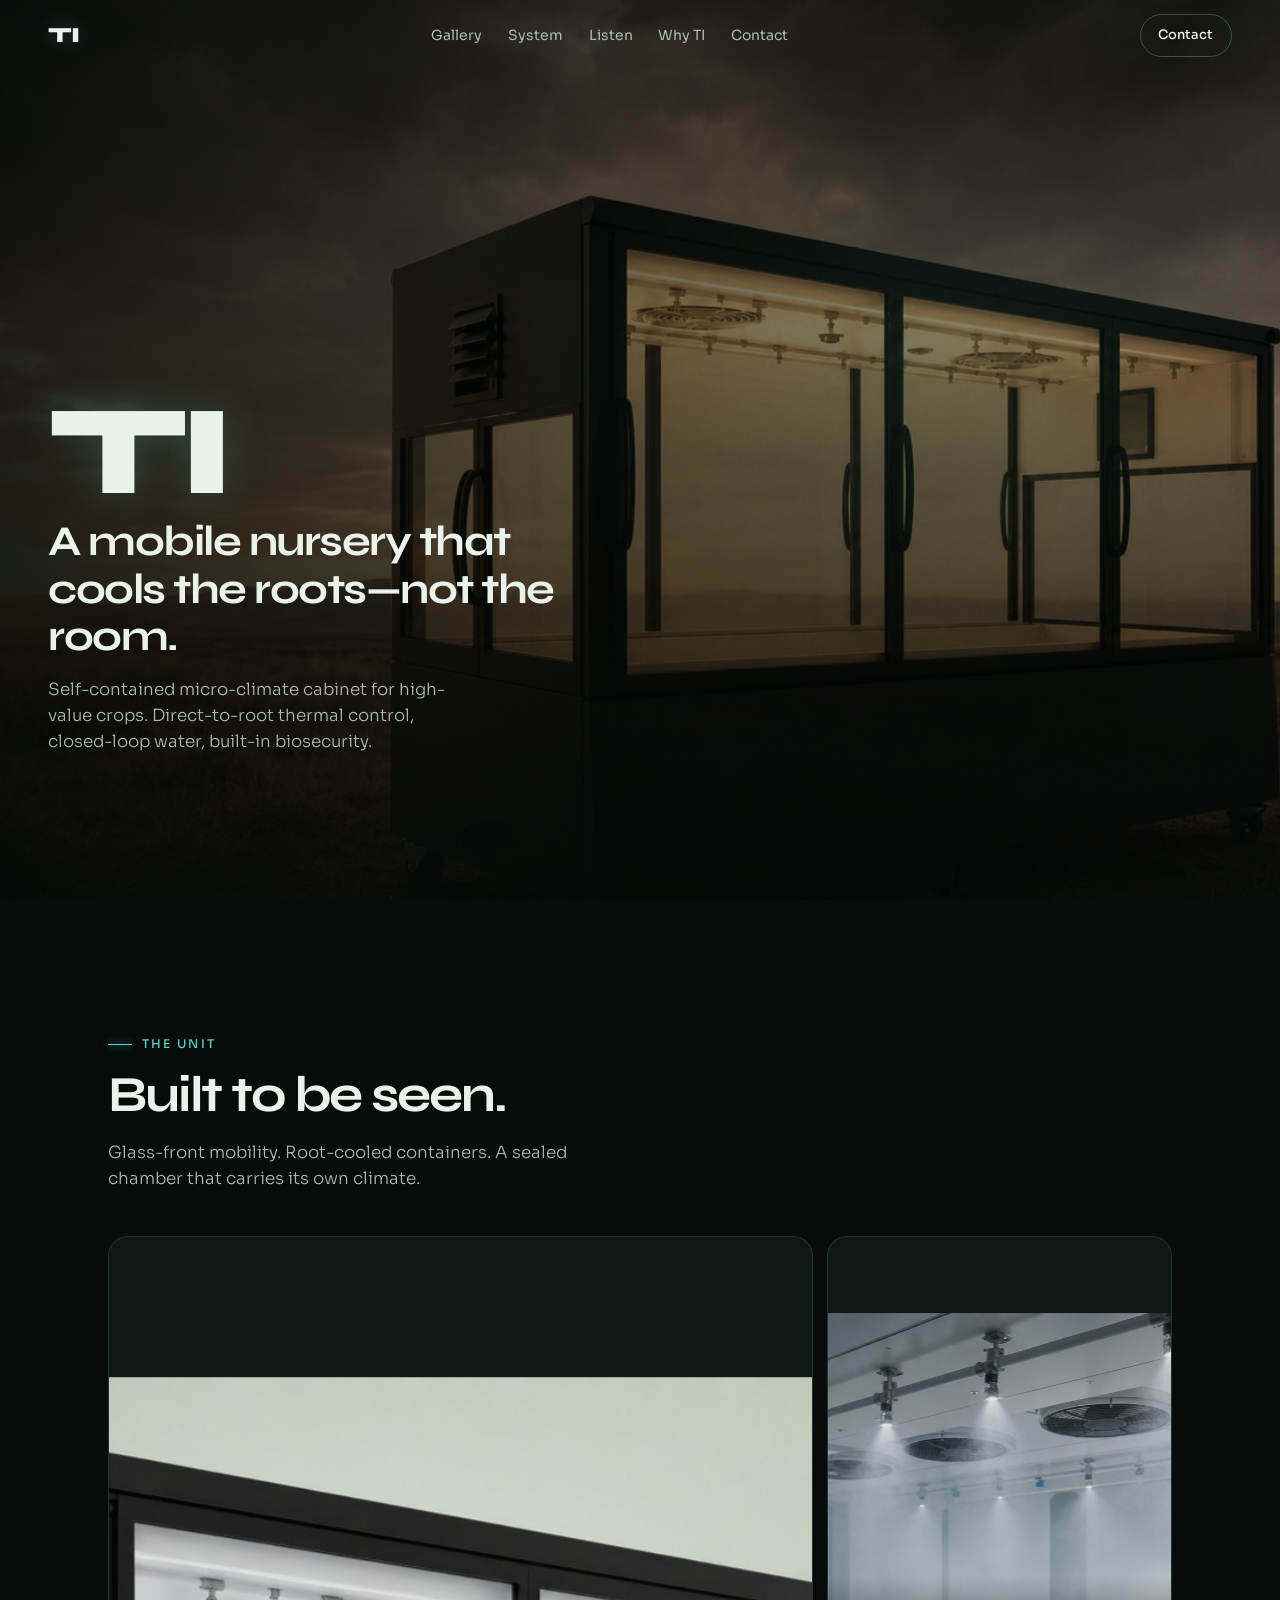
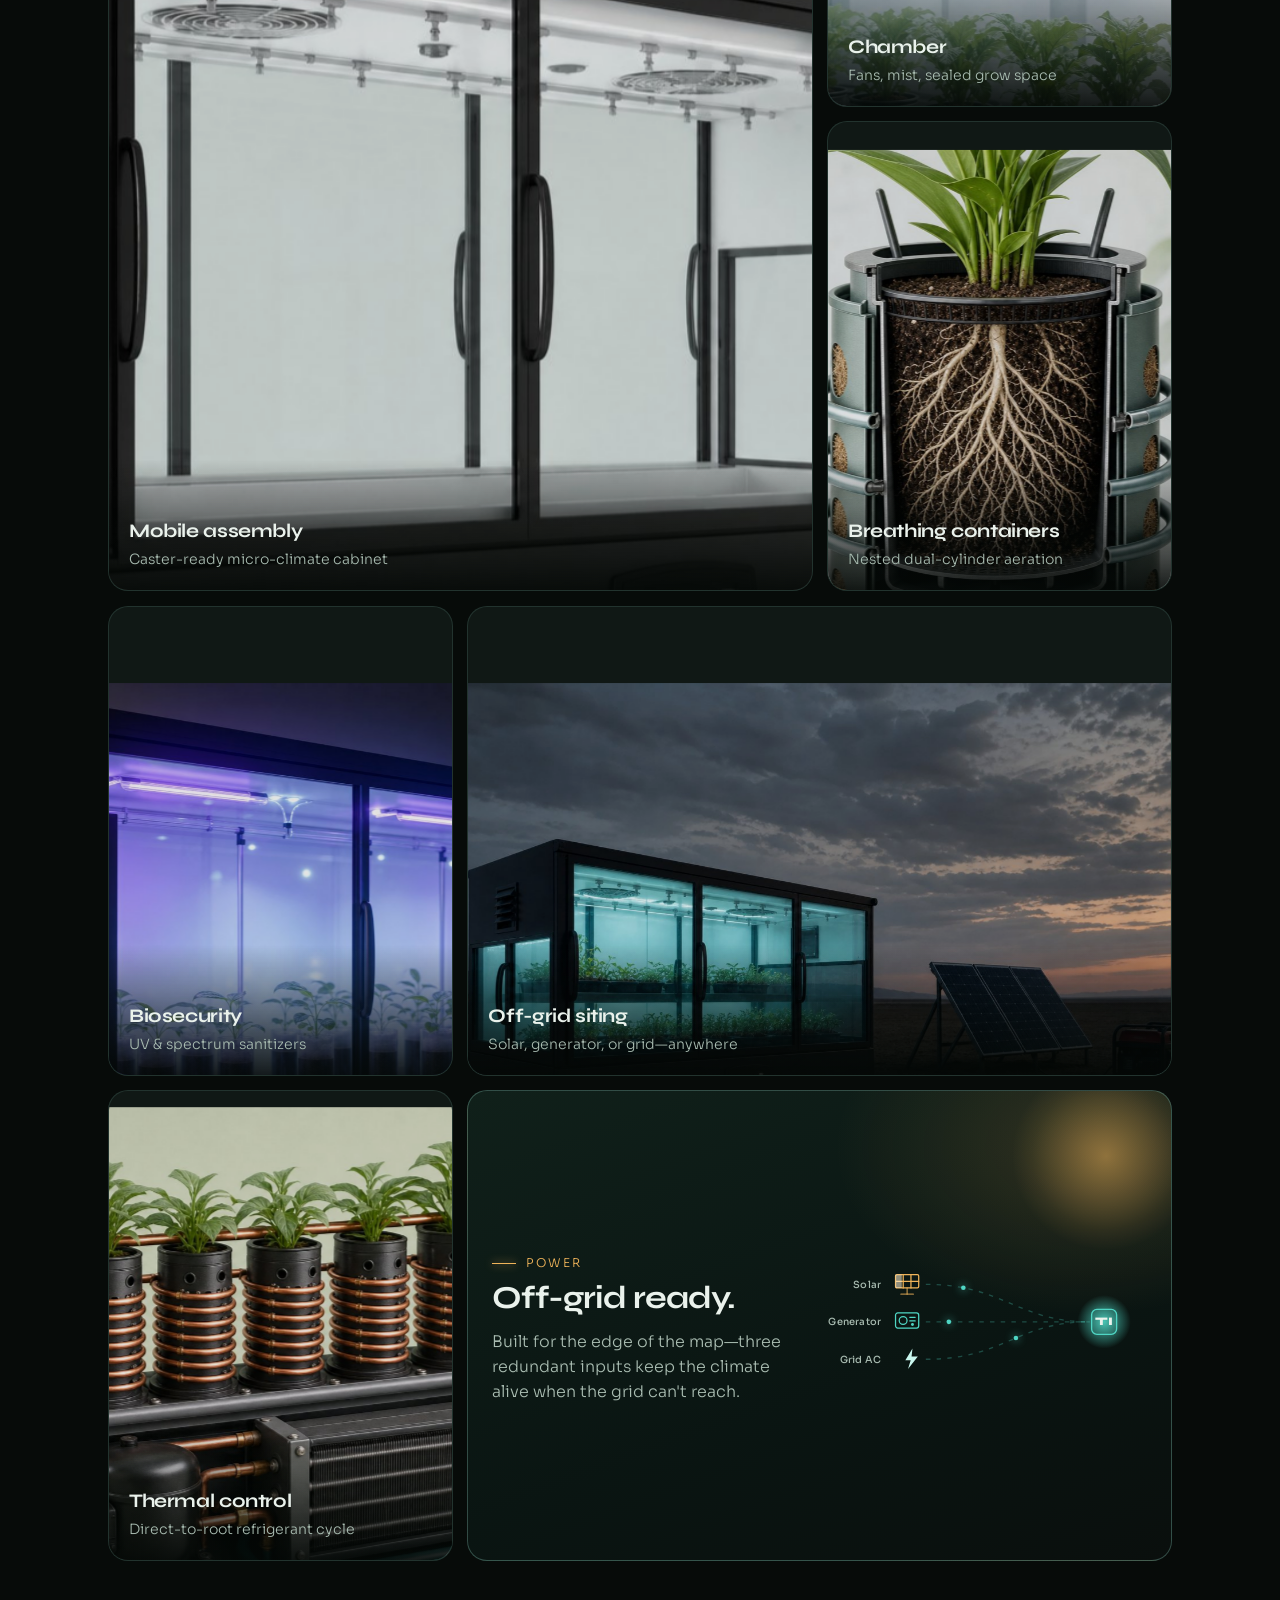
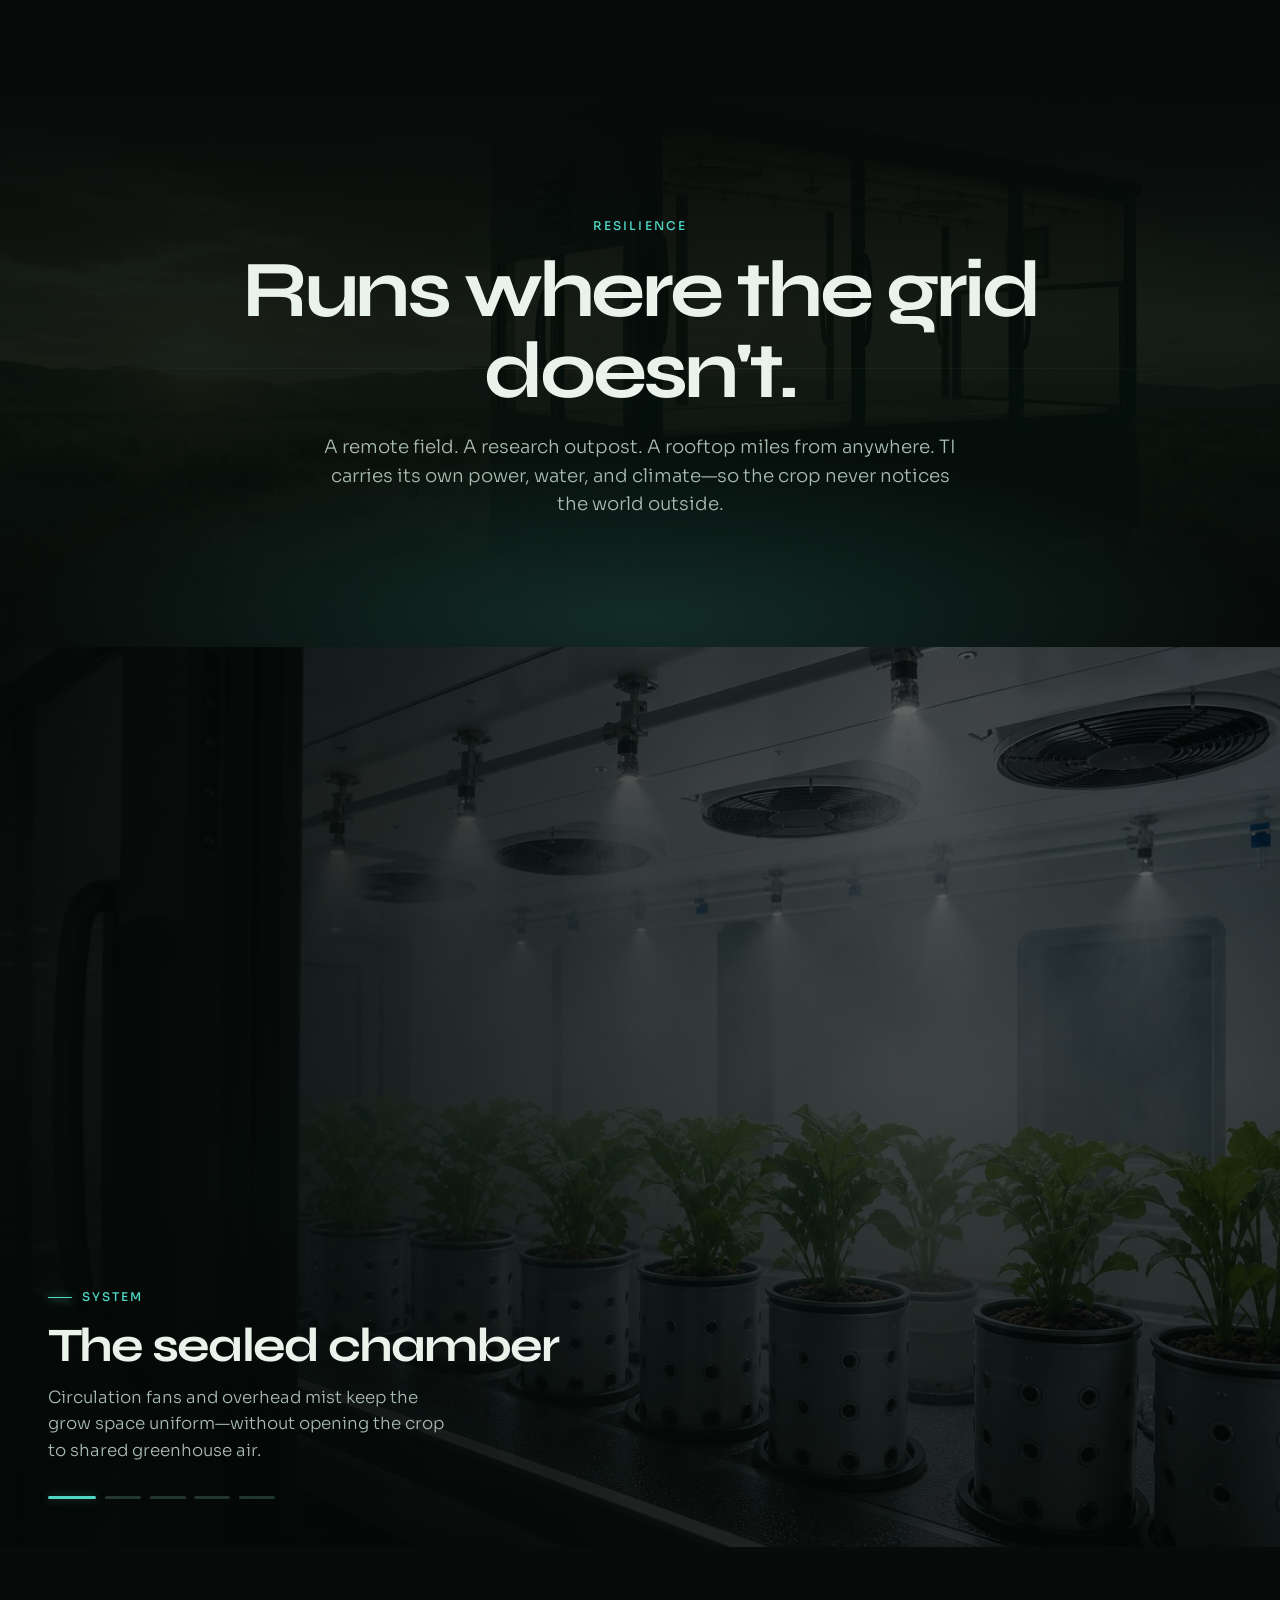
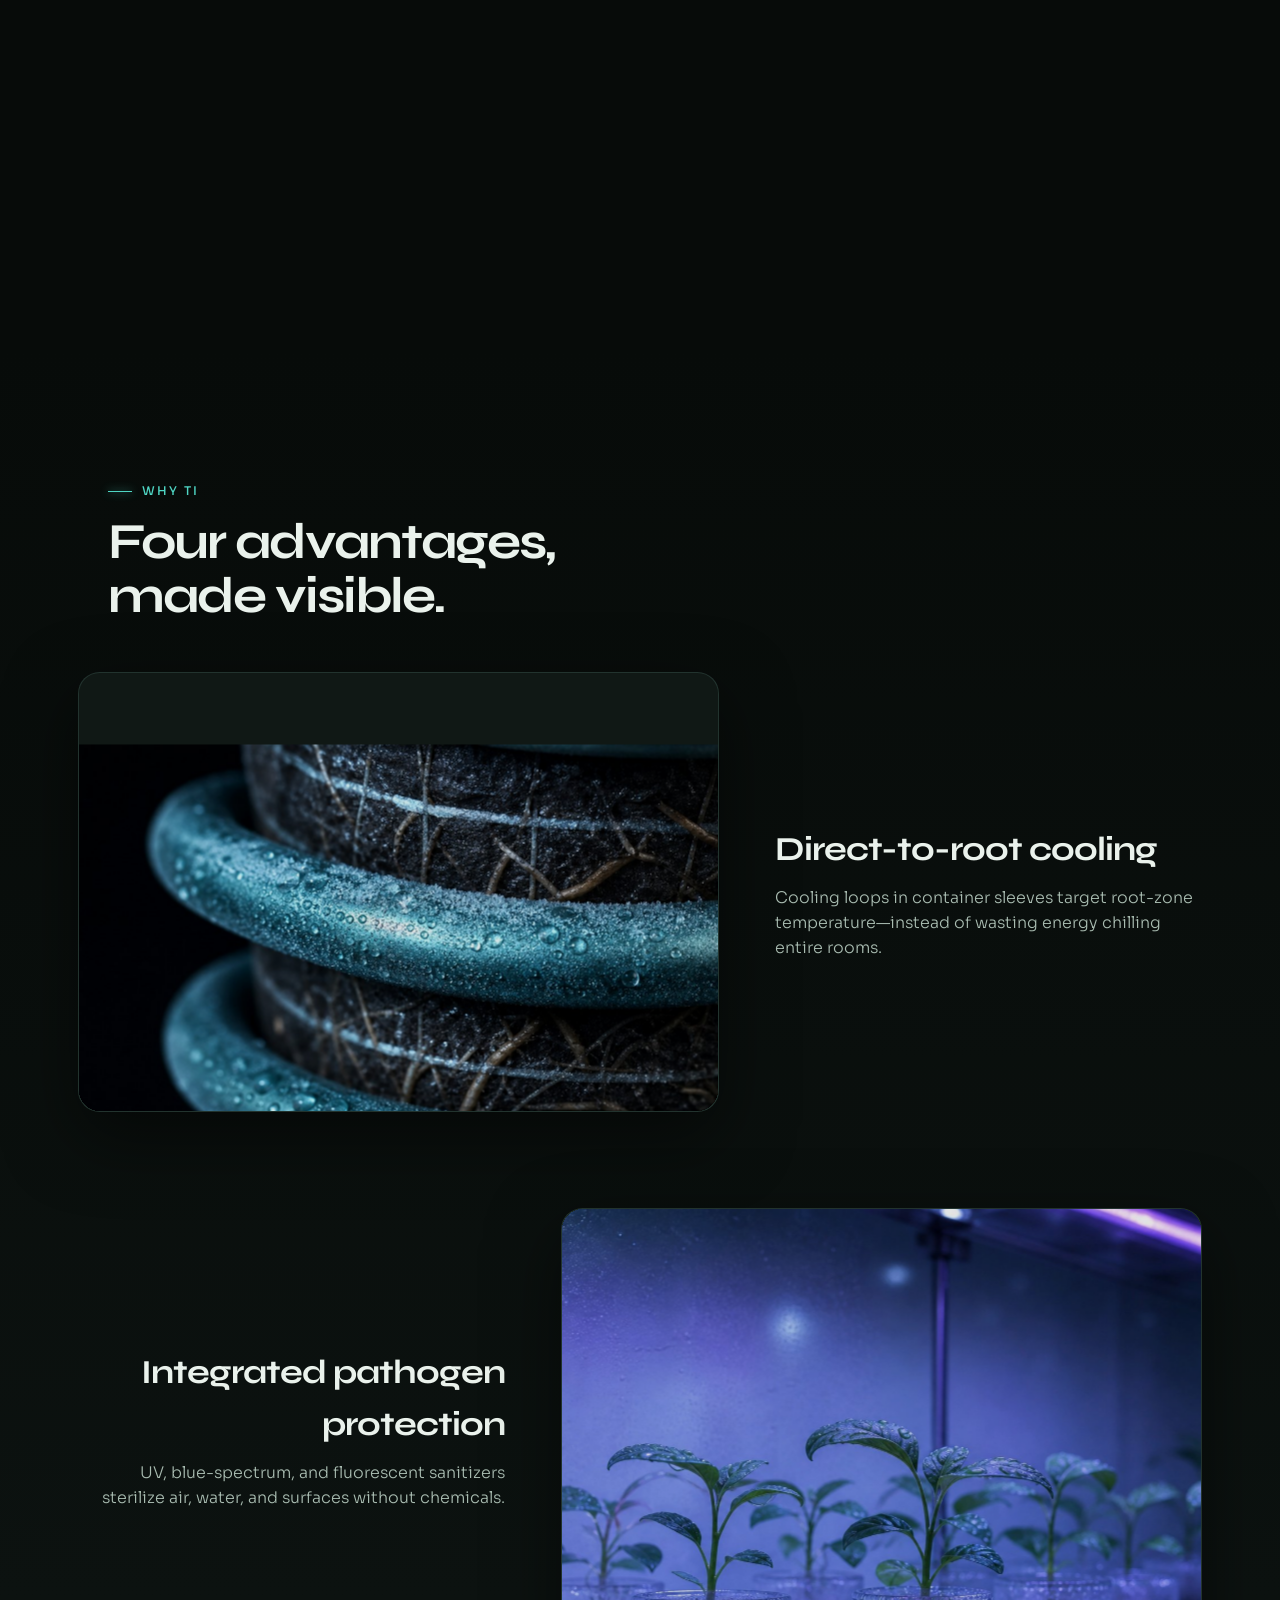
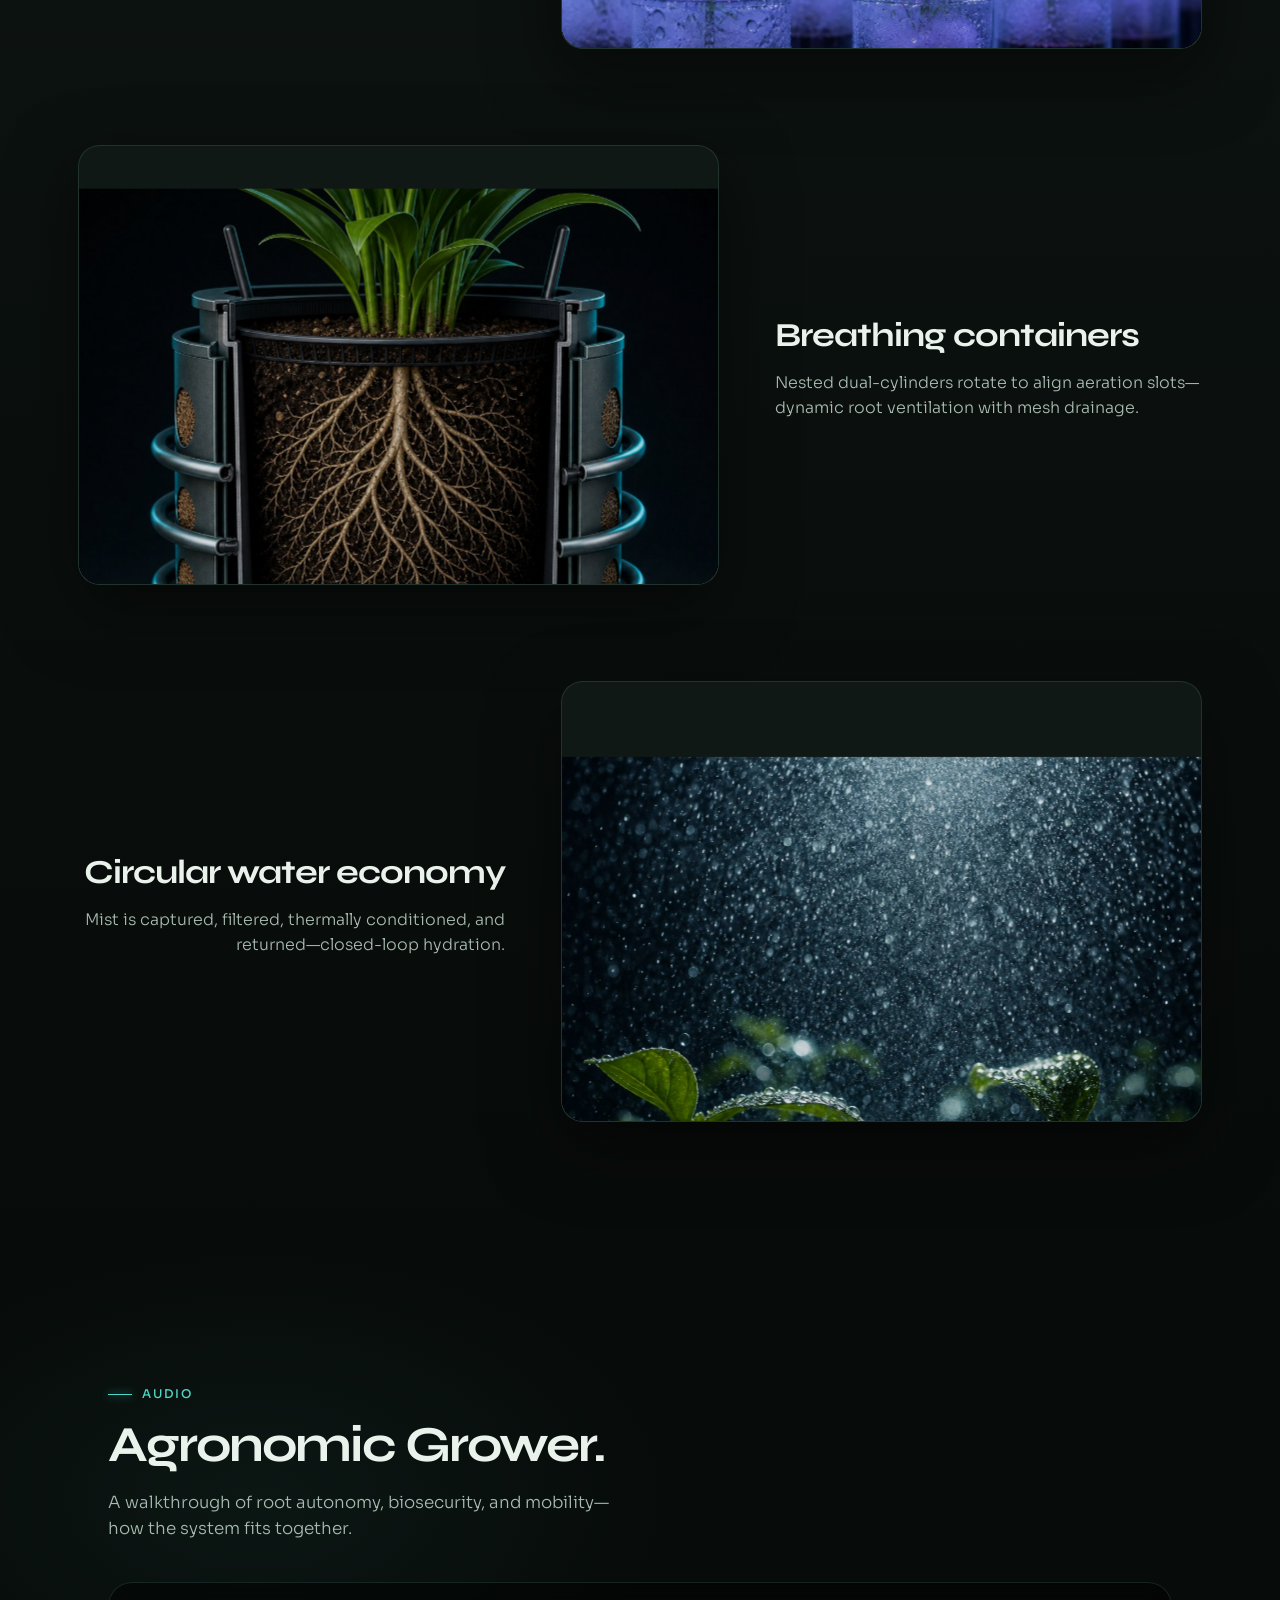
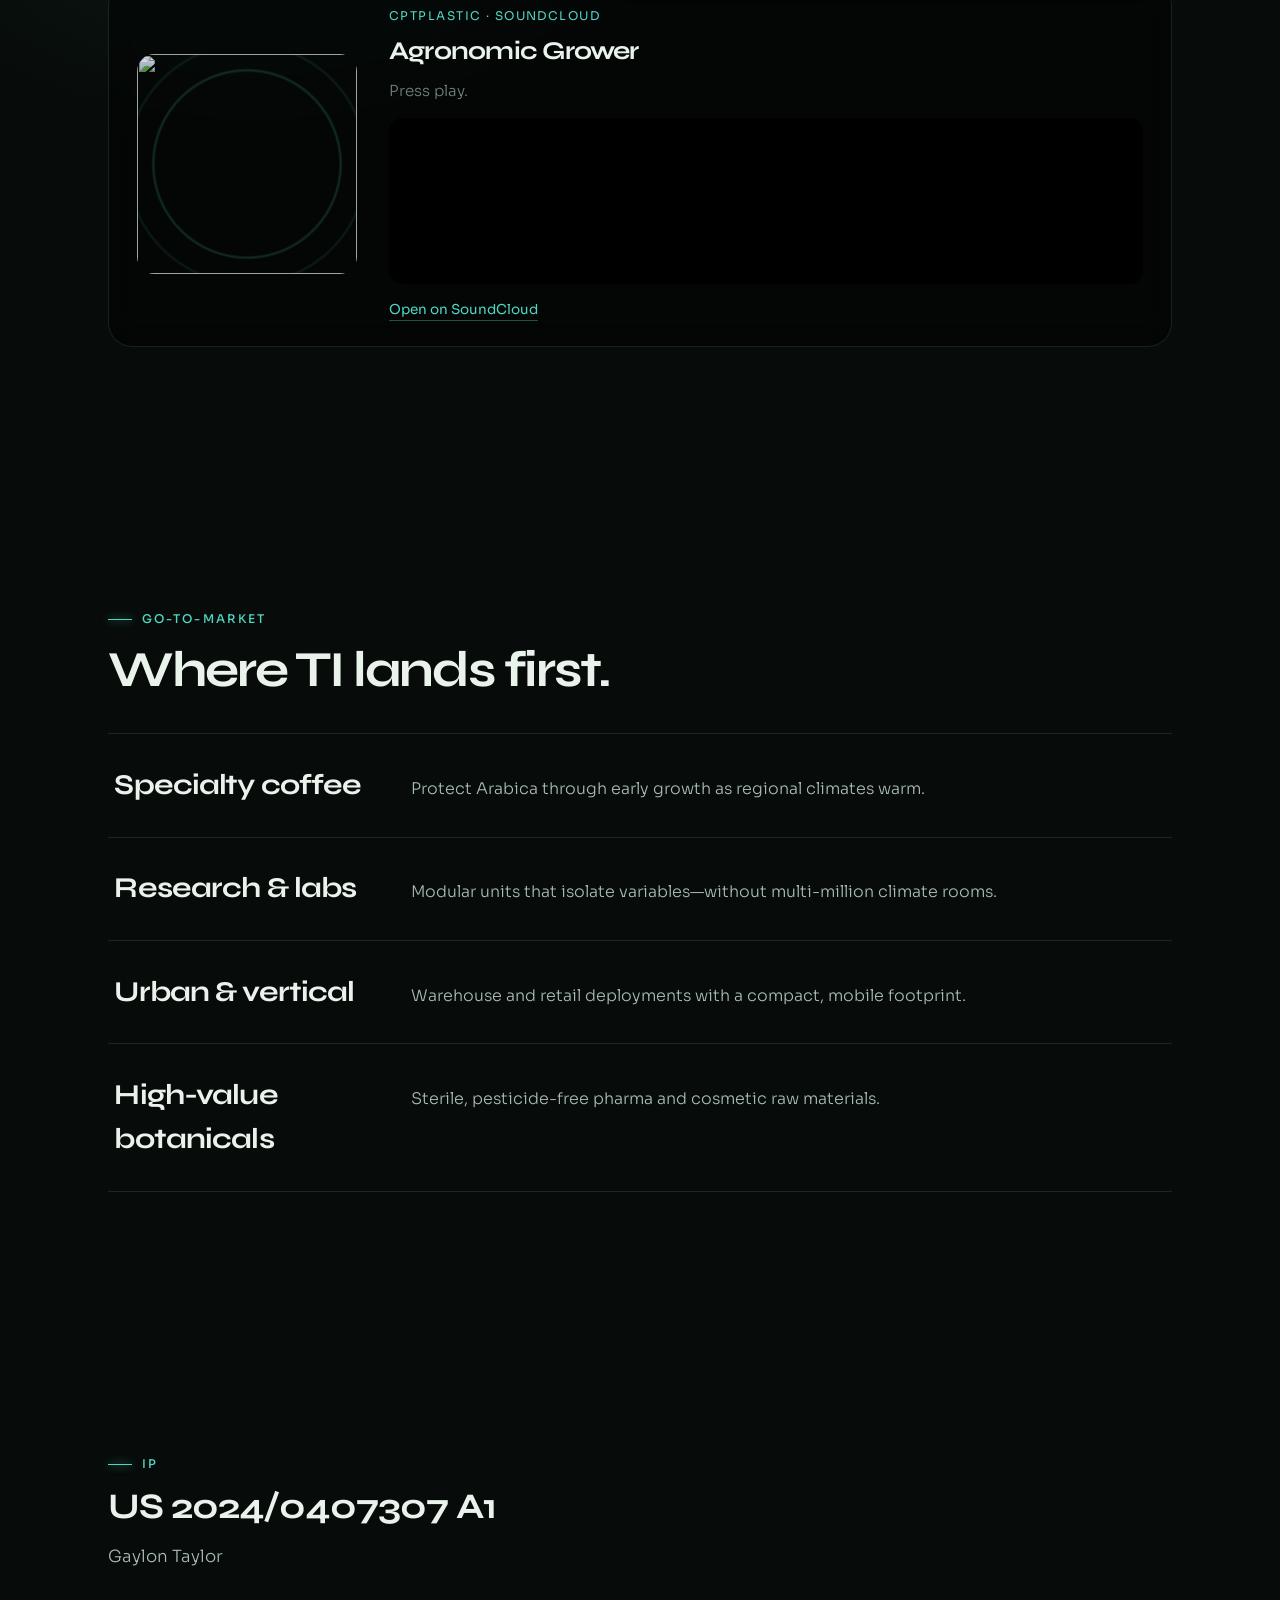
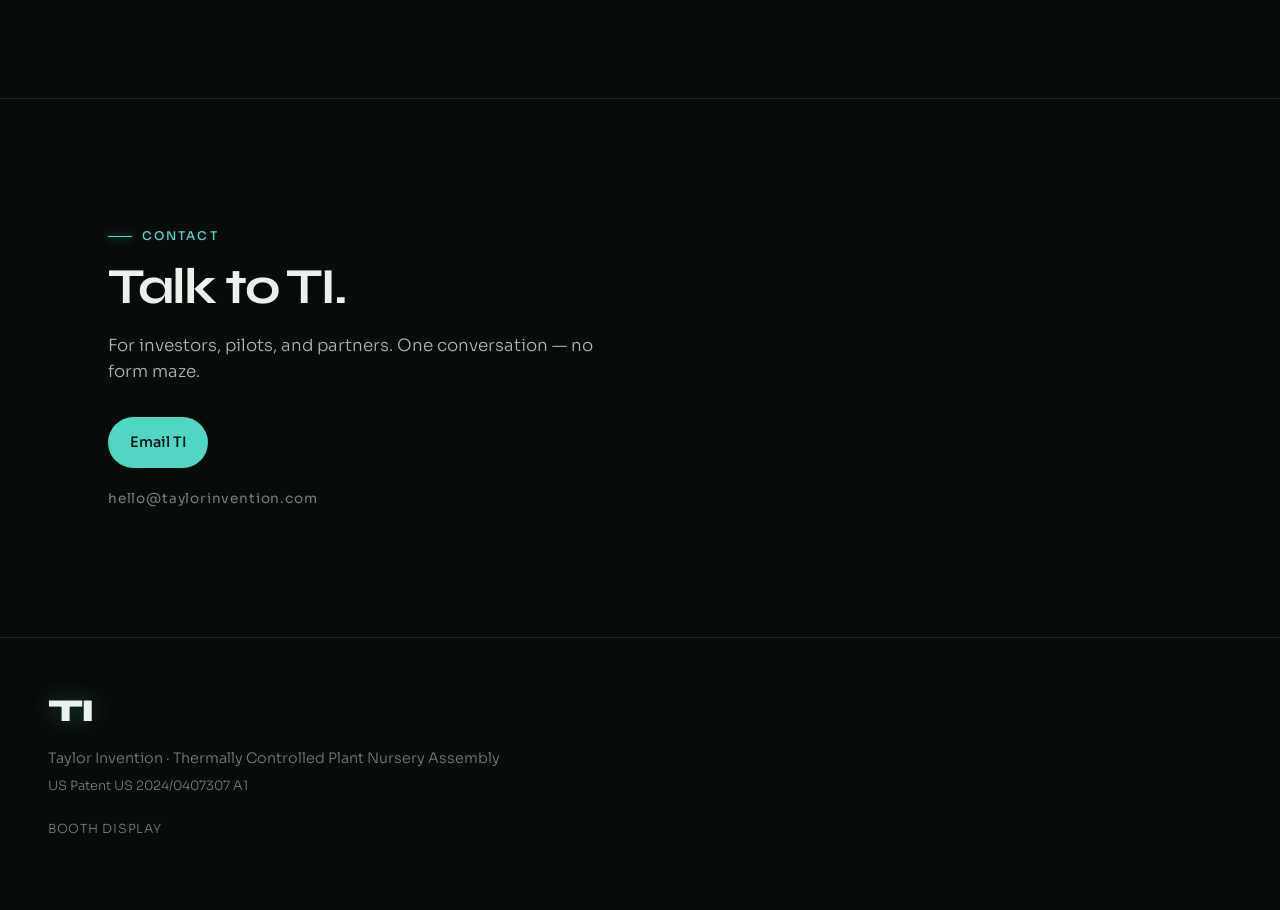
==== commit 1d3813ab: "Add interactive kiosk simulation display Introduces a new `kiosk.html` experience with dedicated sty" ====
--- a/index.html
+++ b/index.html
@@ -445,7 +445,6 @@
           </p>
           <div class="contact__actions reveal" data-delay="1">
             <a class="btn btn--primary" href="mailto:hello@taylorinvention.com?subject=TI%20Conversation">Email TI</a>
-            <a class="btn btn--ghost btn--ghost-dark" href="kiosk.html">Booth display</a>
           </div>
           <p class="contact__meta reveal" data-delay="2">hello@taylorinvention.com</p>
         </div>
@@ -456,6 +455,7 @@
       <div class="footer__brand">TI</div>
       <p>Taylor Invention · Thermally Controlled Plant Nursery Assembly</p>
       <p class="footer__note">US Patent US 2024/0407307 A1</p>
+      <p class="footer__links"><a href="kiosk.html">Booth display</a></p>
     </footer>
 
     <script src="js/main.js"></script>
--- a/css/styles.css
+++ b/css/styles.css
@@ -1316,6 +1316,44 @@
   margin-top: 0.35rem;
 }
 
+/* Contact */
+.contact {
+  background: var(--bg);
+  border-top: 1px solid var(--line);
+}
+
+.contact__inner {
+  display: flex;
+  flex-direction: column;
+  align-items: flex-start;
+}
+
+.contact__actions {
+  display: flex;
+  flex-wrap: wrap;
+  gap: 0.75rem;
+  margin-top: 2rem;
+}
+
+.btn--ghost-dark {
+  border: 1px solid var(--line-strong);
+  background: rgba(79, 214, 196, 0.04);
+  color: var(--ink);
+}
+
+.btn--ghost-dark:hover {
+  border-color: var(--glow);
+  box-shadow: inset 0 0 24px rgba(79, 214, 196, 0.08);
+  color: var(--ink);
+}
+
+.contact__meta {
+  margin: 1.25rem 0 0;
+  font-size: 0.85rem;
+  letter-spacing: 0.06em;
+  color: var(--muted);
+}
+
 /* Footer */
 .footer {
   padding: 3rem clamp(1.25rem, 4vw, 3rem) 4rem;
@@ -1343,6 +1381,24 @@
 
 .footer__note {
   font-size: 0.8rem;
+}
+
+.footer__links {
+  margin-top: 1.25rem !important;
+}
+
+.footer__links a {
+  font-size: 0.78rem;
+  letter-spacing: 0.06em;
+  text-transform: uppercase;
+  color: var(--muted);
+  border-bottom: 1px solid transparent;
+  transition: color 0.3s var(--ease), border-color 0.3s var(--ease);
+}
+
+.footer__links a:hover {
+  color: var(--glow);
+  border-bottom-color: rgba(79, 214, 196, 0.4);
 }
 
 /* Reveal — crisp, snappy */
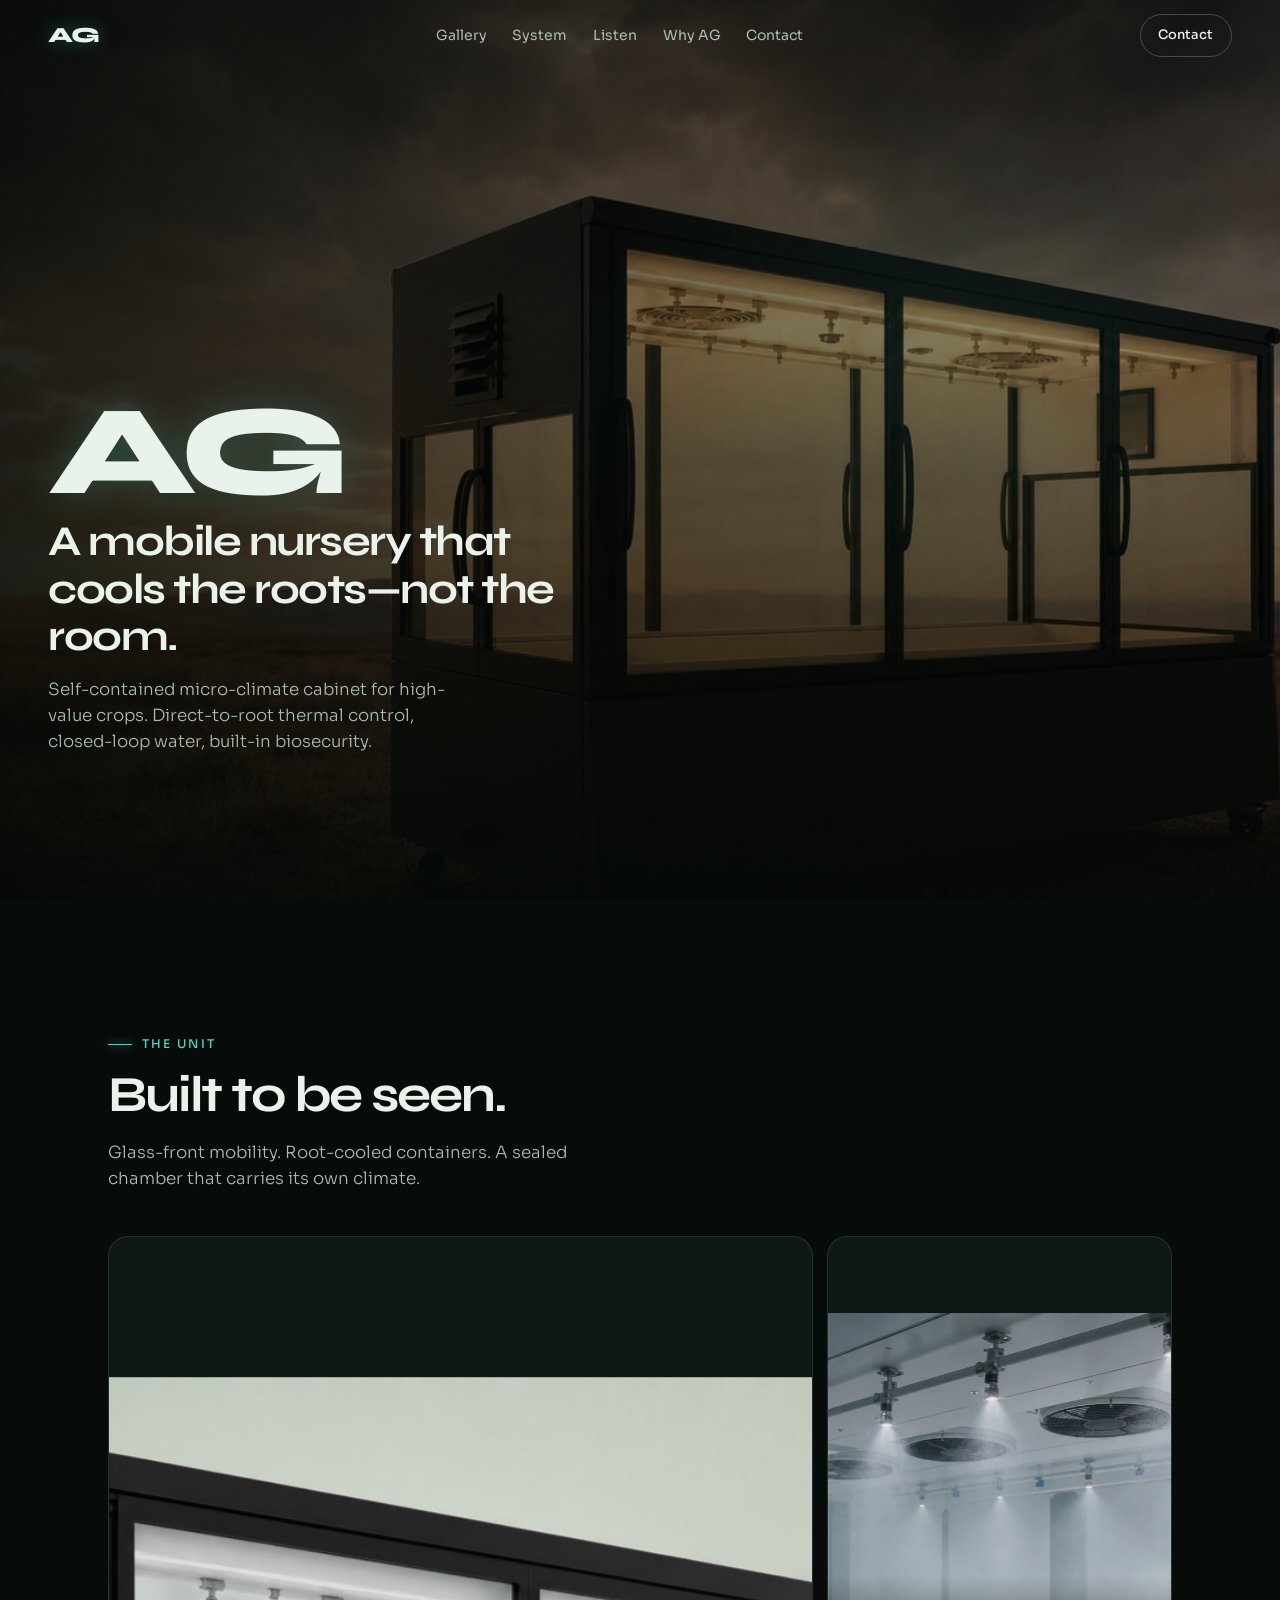
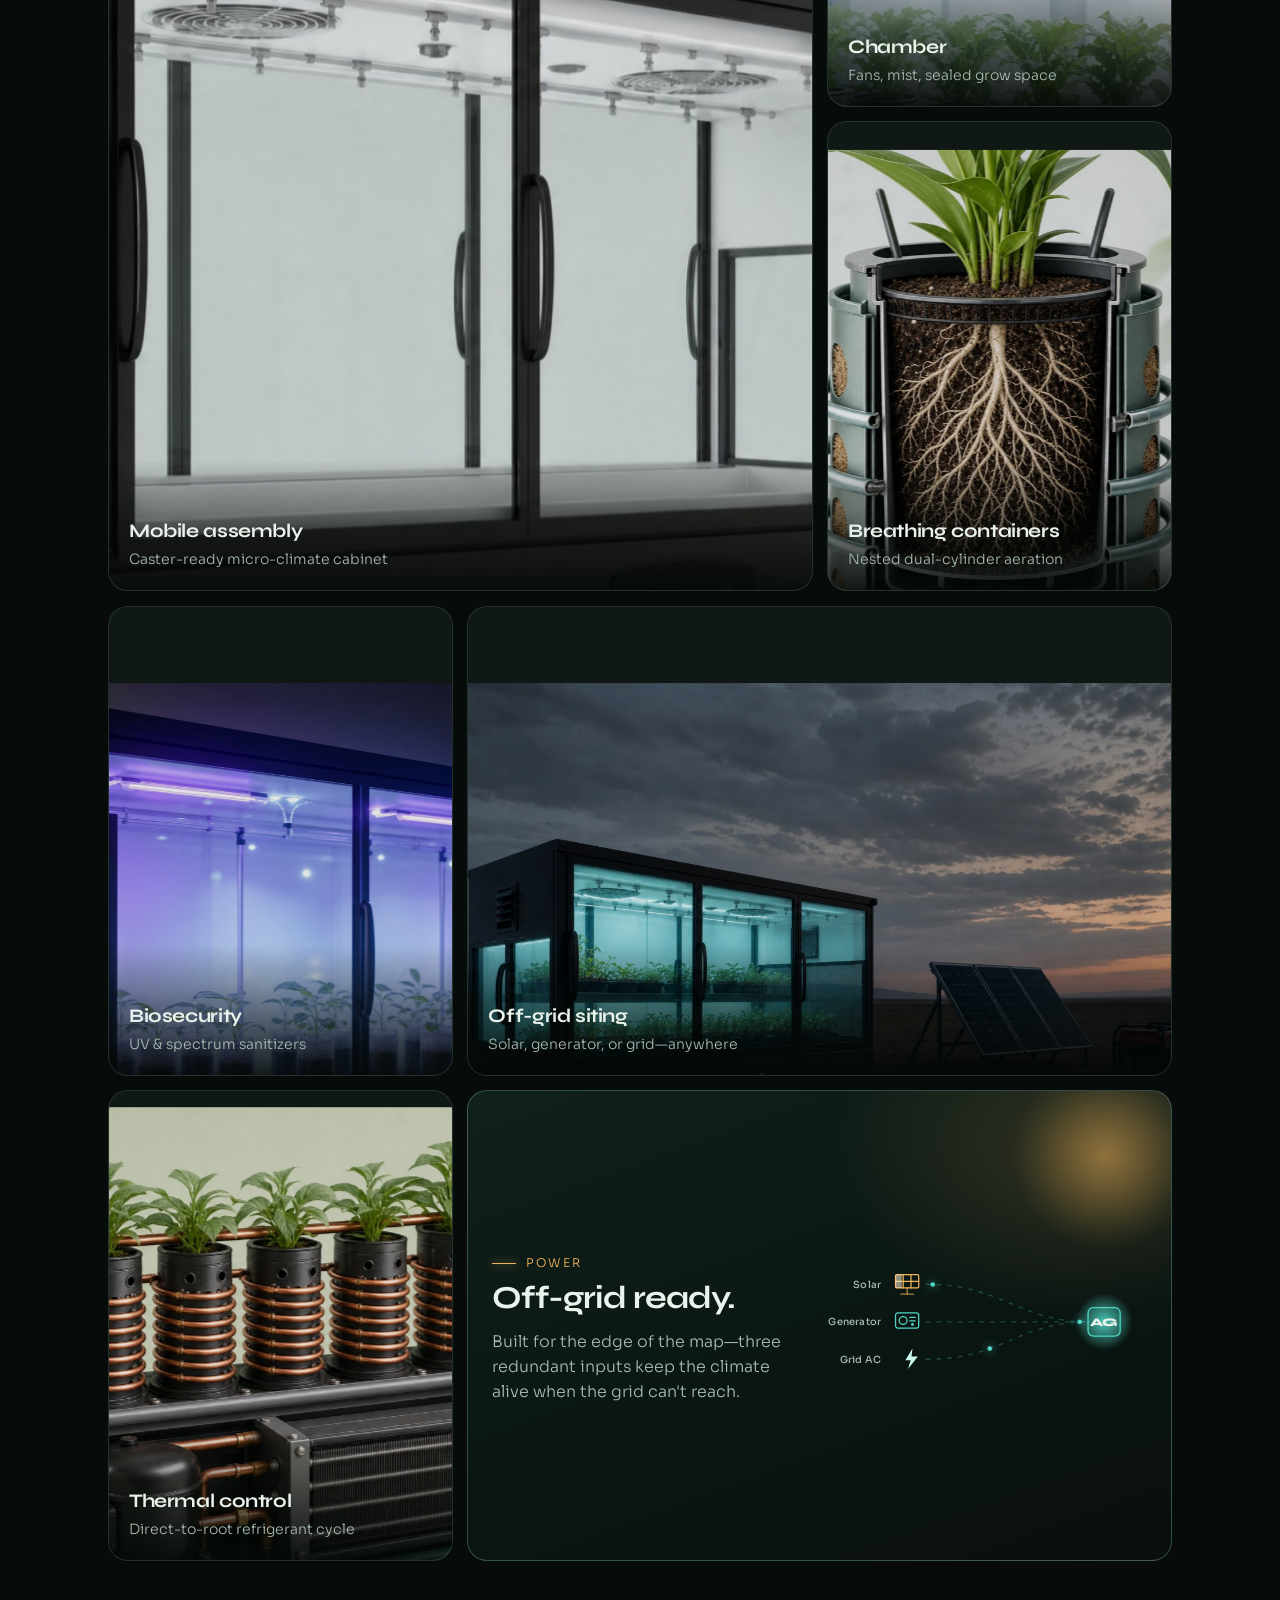
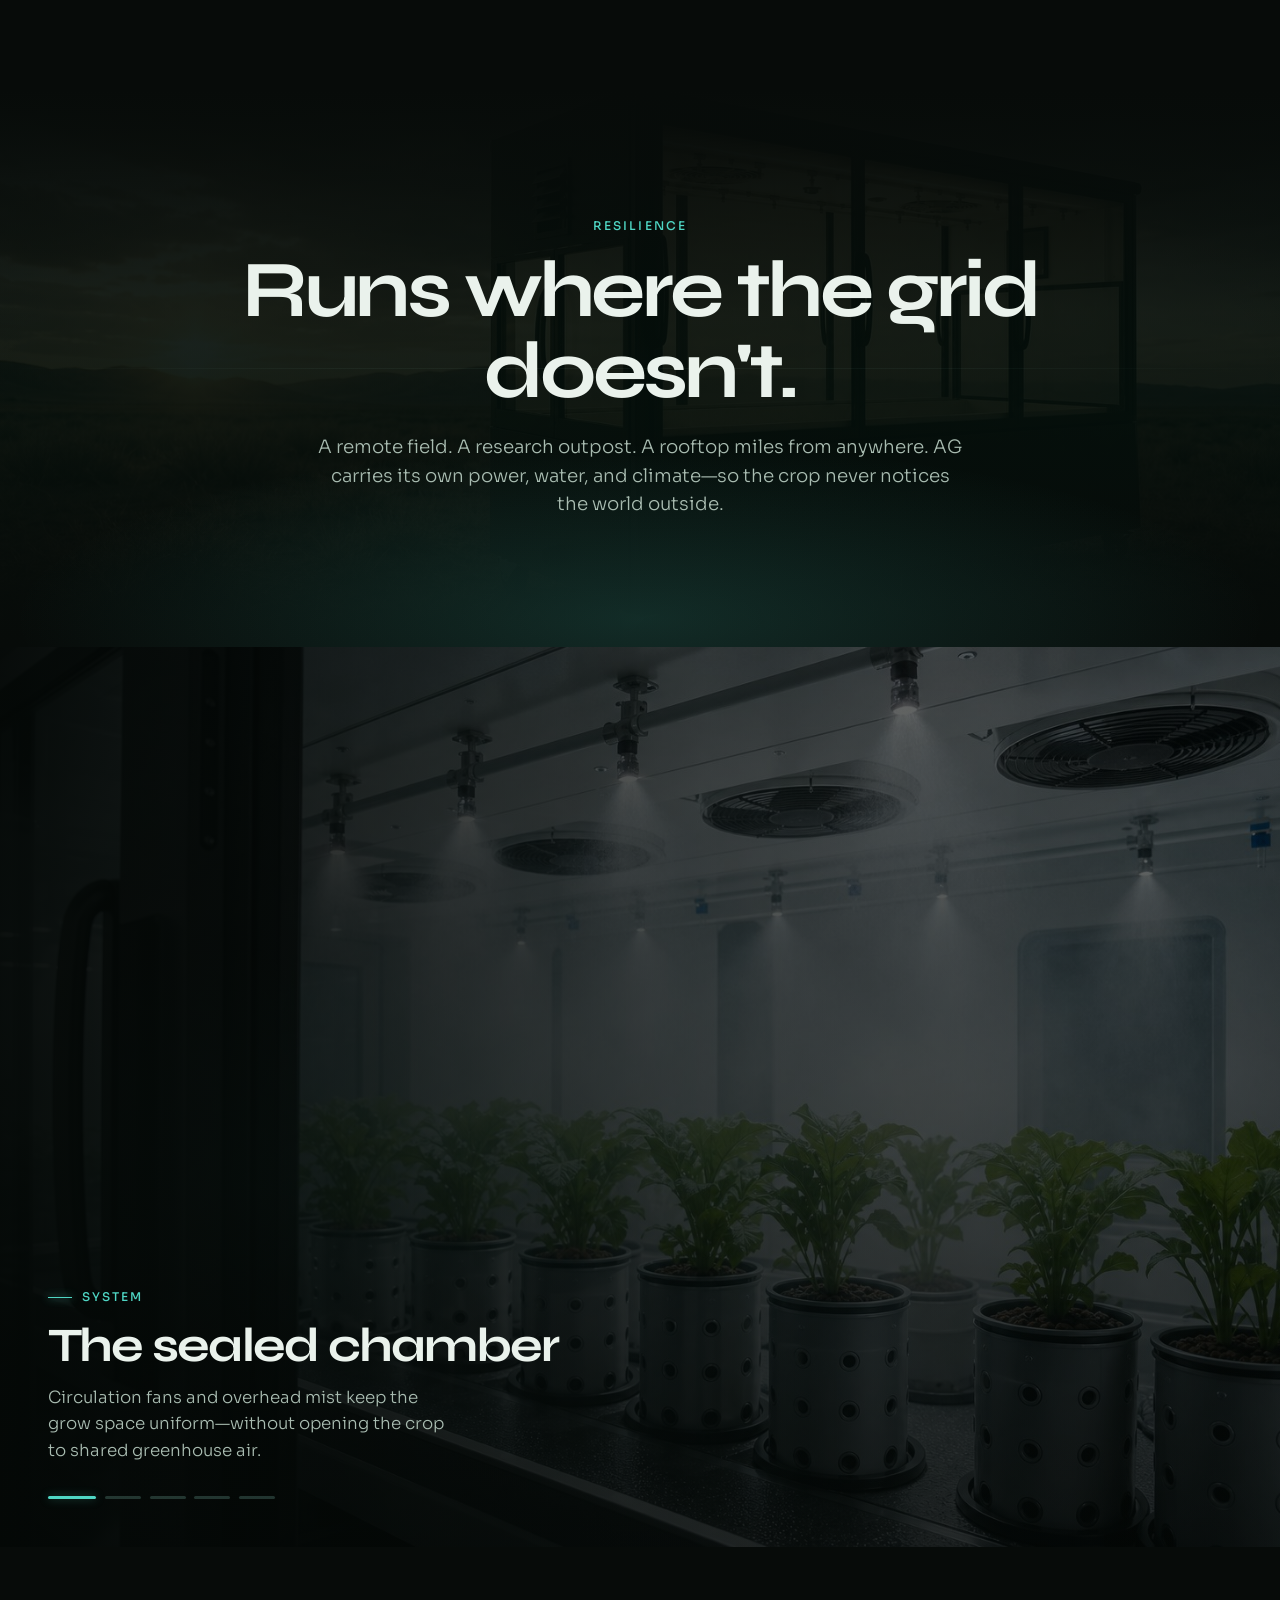
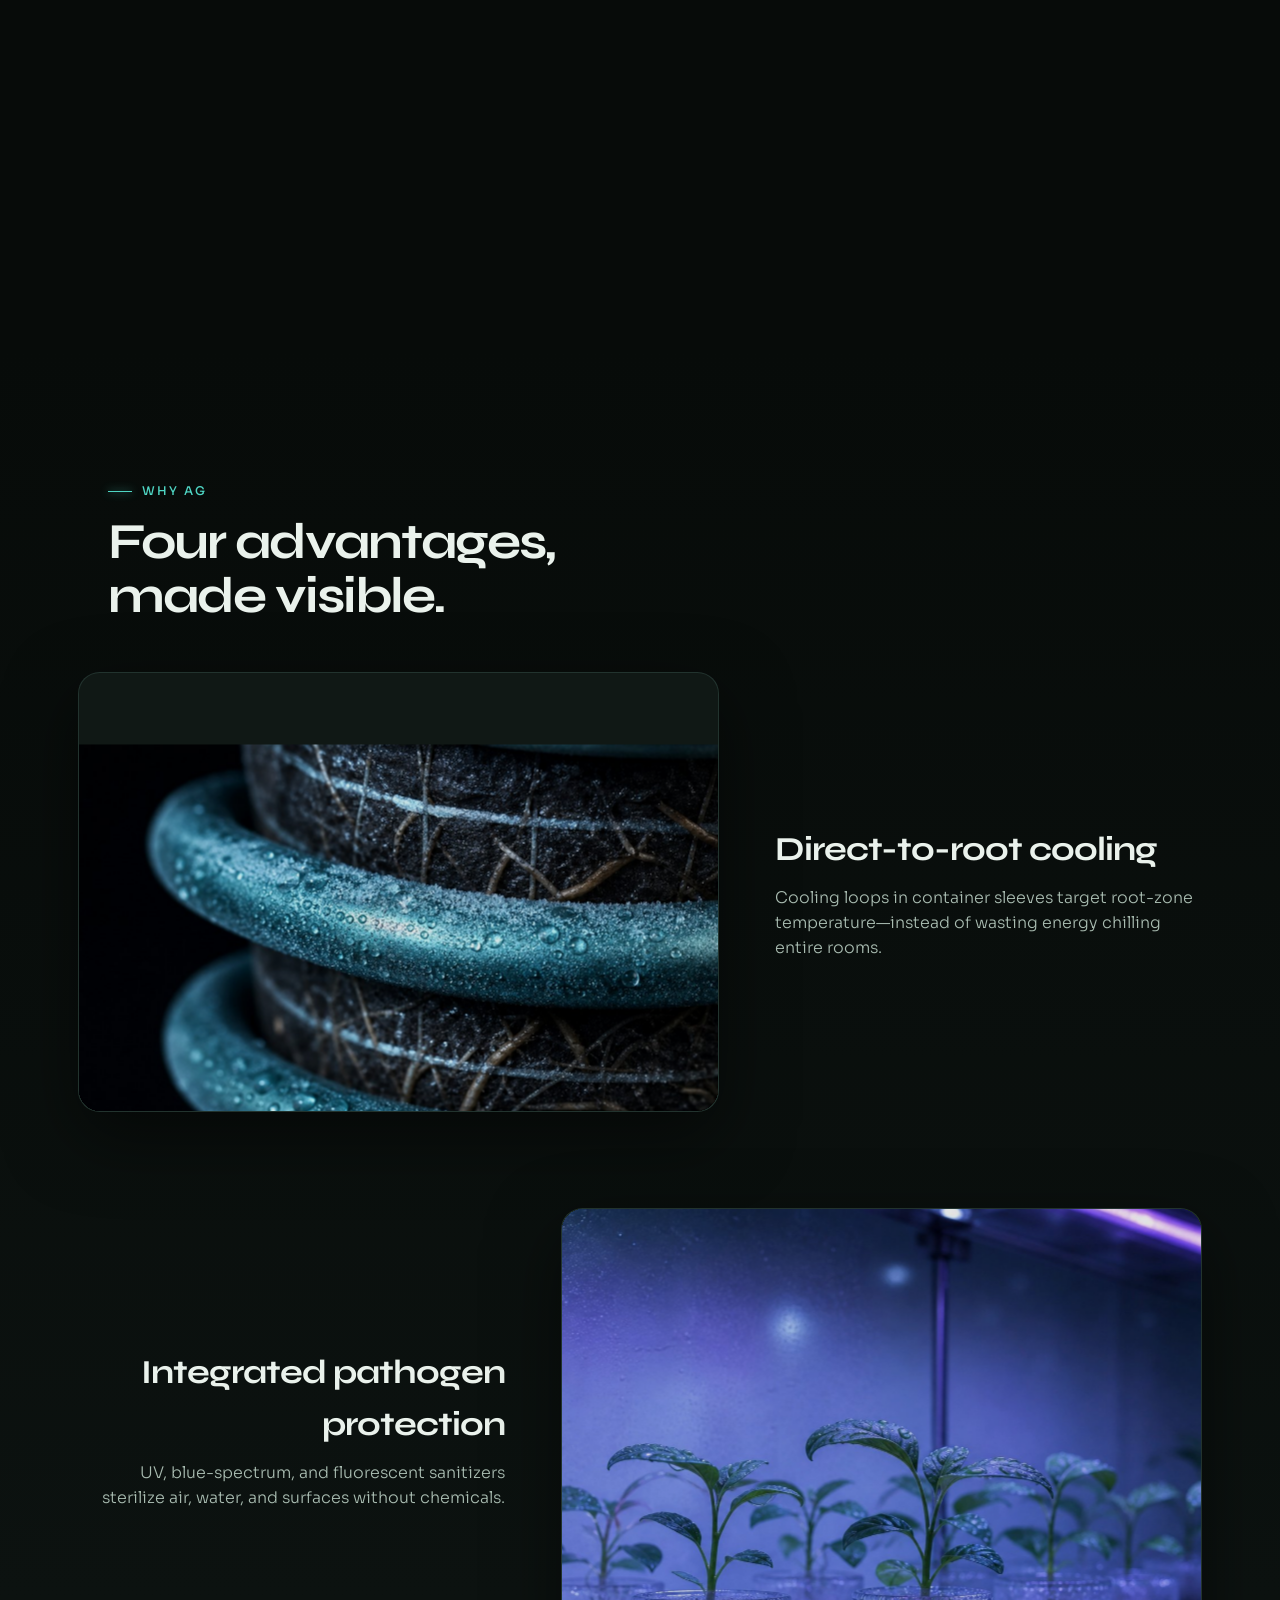
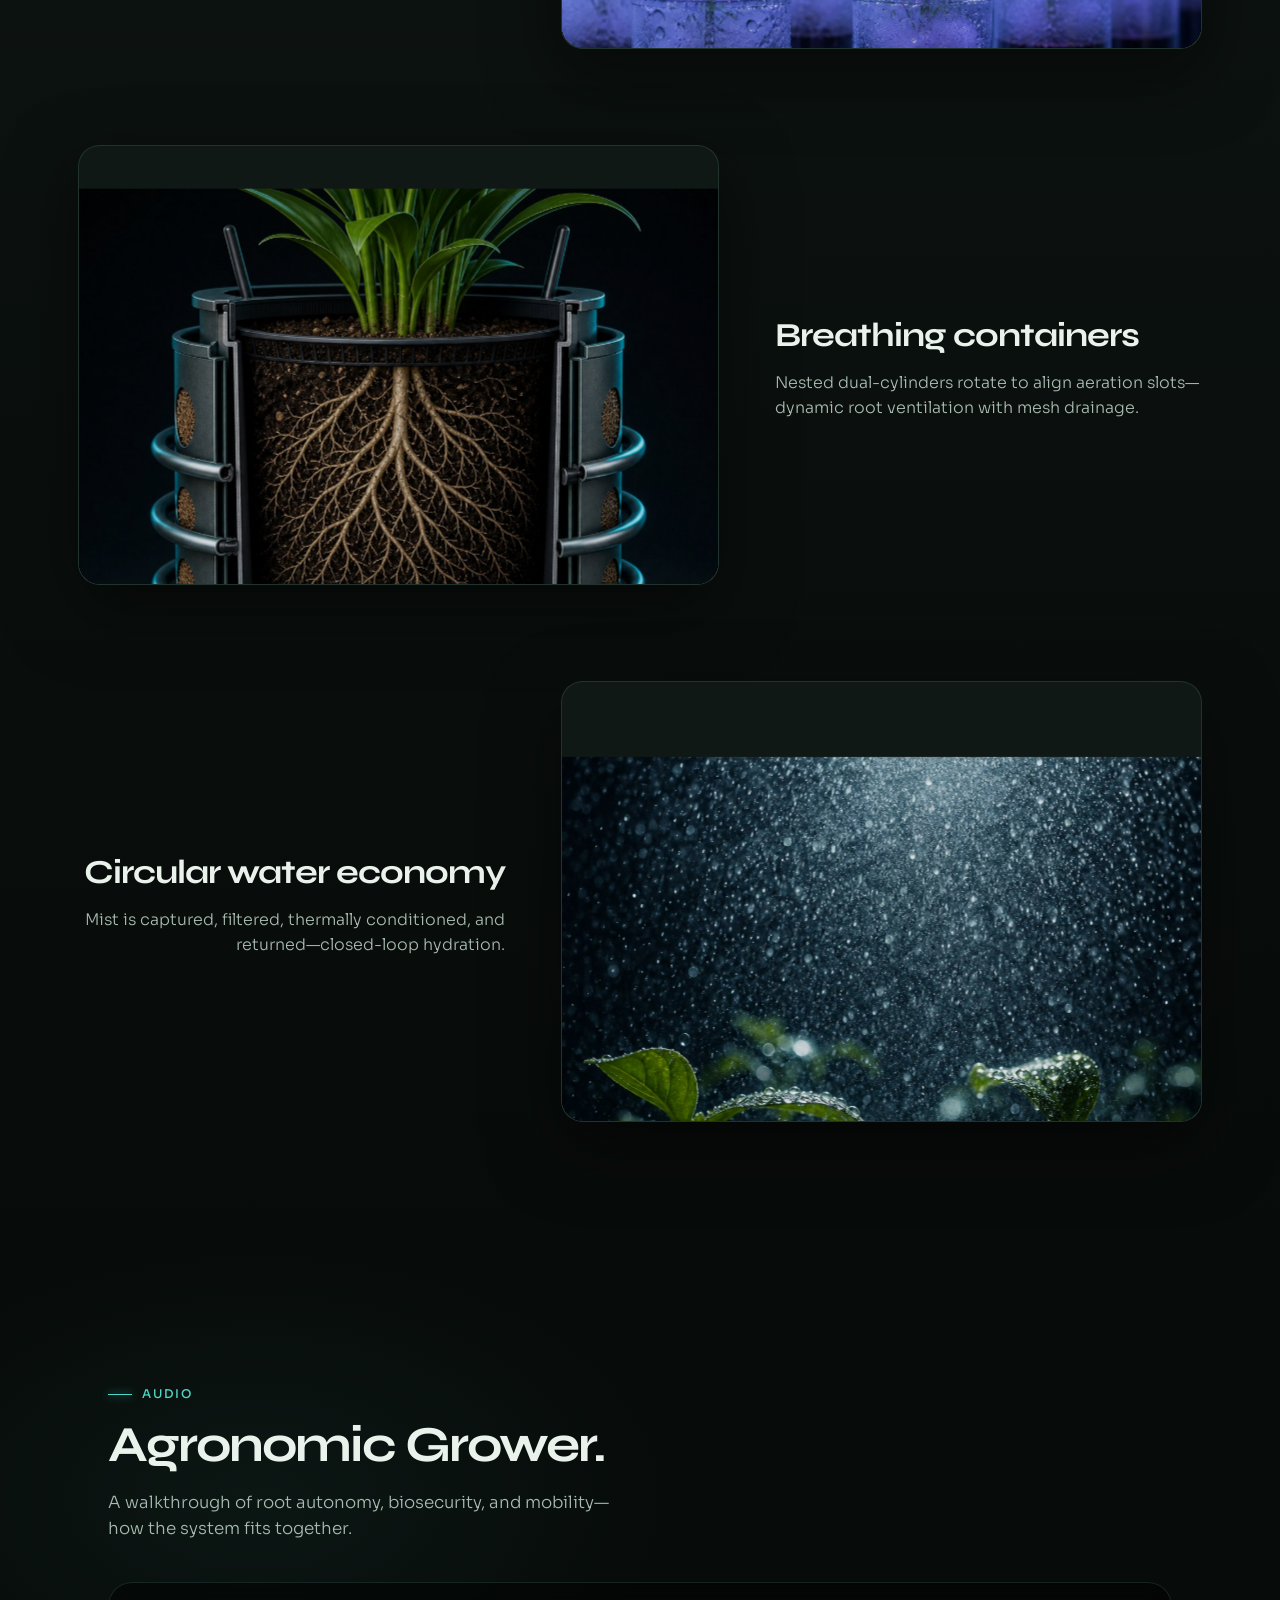
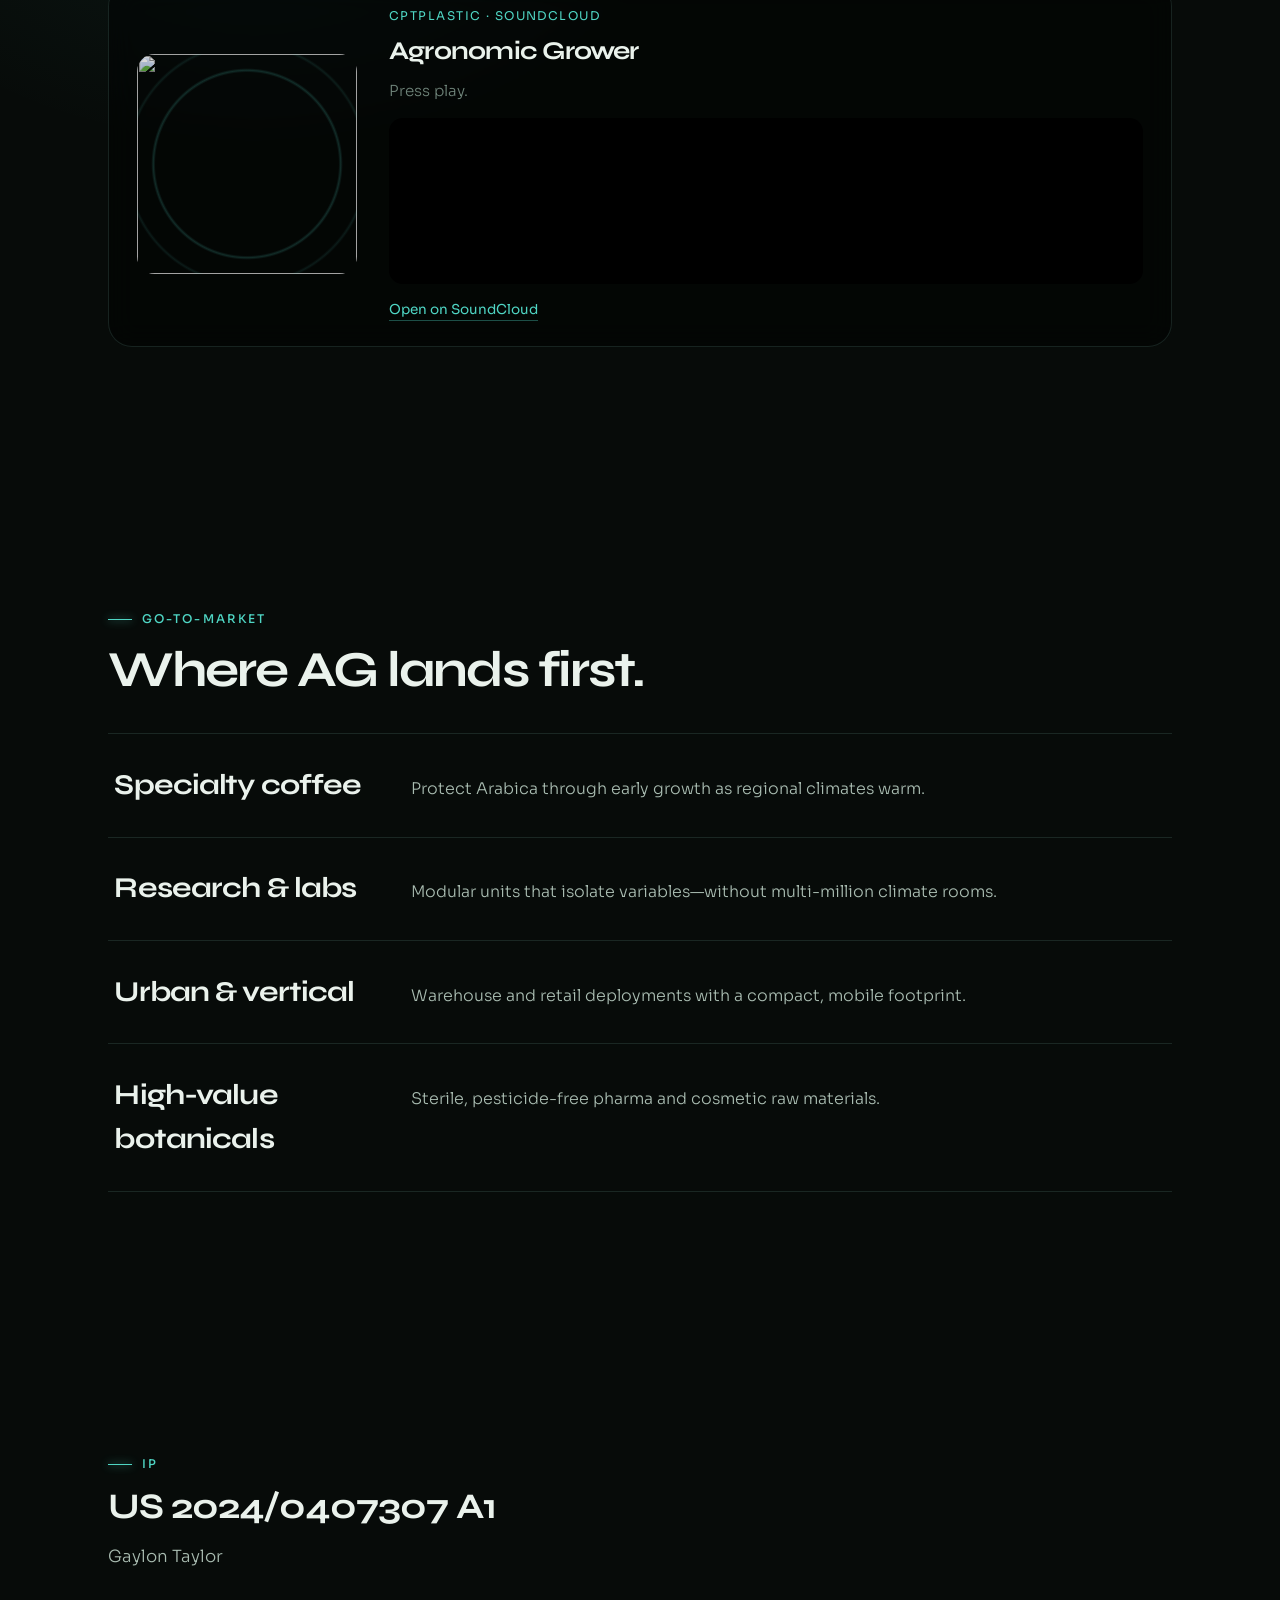
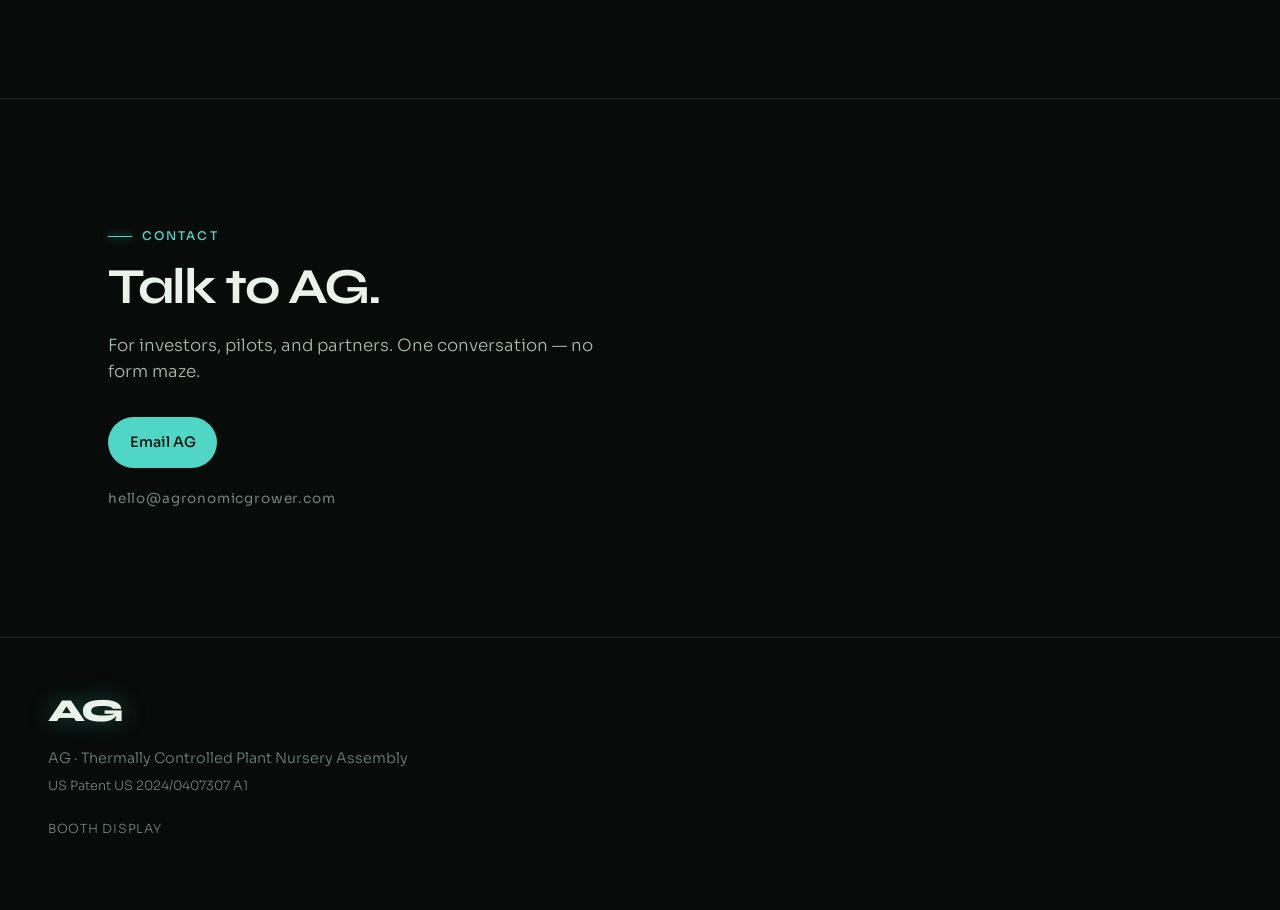
==== commit 8733d662: "Rebrand site from TI to AG Updates branding across the main site, kiosk display, and README from TI/" ====
--- a/index.html
+++ b/index.html
@@ -3,10 +3,10 @@
   <head>
     <meta charset="UTF-8" />
     <meta name="viewport" content="width=device-width, initial-scale=1.0" />
-    <title>TI — Mobile Micro-Climate Nursery</title>
+    <title>AG — Mobile Micro-Climate Nursery</title>
     <meta
       name="description"
-      content="TI is a patented, mobile plant nursery that cools the root zone directly—biosecure, off-grid ready, built for high-value crops. US 2024/0407307 A1."
+      content="AG is a patented, mobile plant nursery that cools the root zone directly—biosecure, off-grid ready, built for high-value crops. US 2024/0407307 A1."
     />
     <link rel="preconnect" href="https://fonts.googleapis.com" />
     <link rel="preconnect" href="https://fonts.gstatic.com" crossorigin />
@@ -21,12 +21,12 @@
     <div class="progress" data-progress aria-hidden="true"><span></span></div>
 
     <header class="nav" data-nav>
-      <a class="nav__brand" href="#top" aria-label="TI home">TI</a>
+      <a class="nav__brand" href="#top" aria-label="AG home">AG</a>
       <nav class="nav__links" aria-label="Primary">
         <a href="#gallery">Gallery</a>
         <a href="#anatomy">System</a>
         <a href="#listen">Listen</a>
-        <a href="#moat">Why TI</a>
+        <a href="#moat">Why AG</a>
         <a href="#contact">Contact</a>
       </nav>
       <a class="nav__cta" href="#contact">Contact</a>
@@ -39,7 +39,7 @@
       <a href="#gallery">Gallery</a>
       <a href="#anatomy">System</a>
       <a href="#listen">Listen</a>
-      <a href="#moat">Why TI</a>
+      <a href="#moat">Why AG</a>
       <a href="#markets">Markets</a>
       <a href="#contact">Contact</a>
     </div>
@@ -59,7 +59,7 @@
           <div class="hero__veil"></div>
         </div>
         <div class="hero__copy">
-          <p class="hero__brand reveal">TI</p>
+          <p class="hero__brand reveal">AG</p>
           <h1 class="hero__headline reveal" data-delay="1">
             A mobile nursery that cools the roots—not the room.
           </h1>
@@ -89,7 +89,7 @@
         <div class="section__inner">
           <div class="bento">
             <figure class="bento__cell bento__cell--hero mask" data-parallax-wrap>
-              <img src="assets/generated/unit-studio.jpg" alt="TI mobile nursery cabinet" data-parallax width="1536" height="1024" loading="lazy" />
+              <img src="assets/generated/unit-studio.jpg" alt="AG mobile nursery cabinet" data-parallax width="1536" height="1024" loading="lazy" />
               <figcaption>
                 <strong>Mobile assembly</strong>
                 <span>Caster-ready micro-climate cabinet</span>
@@ -117,7 +117,7 @@
               </figcaption>
             </figure>
             <figure class="bento__cell bento__cell--wide mask" data-parallax-wrap>
-              <img src="assets/generated/scene-solar-field.jpg" alt="TI unit deployed in a remote field with a solar array and generator" data-parallax width="1536" height="1024" loading="lazy" />
+              <img src="assets/generated/scene-solar-field.jpg" alt="AG unit deployed in a remote field with a solar array and generator" data-parallax width="1536" height="1024" loading="lazy" />
               <figcaption>
                 <strong>Off-grid siting</strong>
                 <span>Solar, generator, or grid—anywhere</span>
@@ -139,7 +139,7 @@
                   <p>Built for the edge of the map—three redundant inputs keep the climate alive when the grid can't reach.</p>
                 </div>
 
-                <div class="power-flow" role="img" aria-label="Solar, generator, and grid inputs feeding the TI unit">
+                <div class="power-flow" role="img" aria-label="Solar, generator, and grid inputs feeding the AG unit">
                   <svg viewBox="0 0 360 132" fill="none" xmlns="http://www.w3.org/2000/svg">
                     <defs>
                       <radialGradient id="hubGlow" cx="50%" cy="50%" r="50%">
@@ -201,9 +201,9 @@
                     </g>
 
                     <!-- Hub / unit -->
-                    <circle class="hub-glow" cx="312" cy="66" r="30" fill="url(#hubGlow)" />
-                    <rect class="hub" x="298" y="52" width="28" height="28" rx="6" />
-                    <text class="hub-label" x="312" y="70" text-anchor="middle">TI</text>
+                    <circle class="hub-glow" cx="312" cy="66" r="32" fill="url(#hubGlow)" />
+                    <rect class="hub" x="294" y="50" width="36" height="32" rx="6" />
+                    <text class="hub-label" x="312" y="71" text-anchor="middle">AG</text>
                   </svg>
                 </div>
               </div>
@@ -224,7 +224,7 @@
             Runs where the grid doesn't.
           </h2>
           <p class="resilience__lede reveal" data-delay="2">
-            A remote field. A research outpost. A rooftop miles from anywhere. TI carries its own power, water, and climate—so the crop never notices the world outside.
+            A remote field. A research outpost. A rooftop miles from anywhere. AG carries its own power, water, and climate—so the crop never notices the world outside.
           </p>
         </div>
       </section>
@@ -309,7 +309,7 @@
       <!-- Moat as image stories -->
       <section class="section moat" id="moat">
         <div class="section__inner">
-          <p class="eyebrow reveal">Why TI</p>
+          <p class="eyebrow reveal">Why AG</p>
           <h2 class="section__title reveal">Four advantages, made visible.</h2>
         </div>
 
@@ -406,7 +406,7 @@
       <section class="section markets" id="markets">
         <div class="section__inner">
           <p class="eyebrow reveal">Go-to-market</p>
-          <h2 class="section__title reveal">Where TI lands first.</h2>
+          <h2 class="section__title reveal">Where AG lands first.</h2>
           <div class="market-list">
             <article class="market reveal">
               <h3>Specialty coffee</h3>
@@ -439,21 +439,21 @@
       <section class="section contact" id="contact">
         <div class="section__inner contact__inner">
           <p class="eyebrow reveal">Contact</p>
-          <h2 class="section__title reveal">Talk to TI.</h2>
+          <h2 class="section__title reveal">Talk to AG.</h2>
           <p class="section__body reveal">
             For investors, pilots, and partners. One conversation — no form maze.
           </p>
           <div class="contact__actions reveal" data-delay="1">
-            <a class="btn btn--primary" href="mailto:hello@taylorinvention.com?subject=TI%20Conversation">Email TI</a>
-          </div>
-          <p class="contact__meta reveal" data-delay="2">hello@taylorinvention.com</p>
+            <a class="btn btn--primary" href="mailto:hello@agronomicgrower.com?subject=Agronomic%20Grower">Email AG</a>
+          </div>
+          <p class="contact__meta reveal" data-delay="2">hello@agronomicgrower.com</p>
         </div>
       </section>
     </main>
 
     <footer class="footer">
-      <div class="footer__brand">TI</div>
-      <p>Taylor Invention · Thermally Controlled Plant Nursery Assembly</p>
+      <div class="footer__brand">AG</div>
+      <p>AG · Thermally Controlled Plant Nursery Assembly</p>
       <p class="footer__note">US Patent US 2024/0407307 A1</p>
       <p class="footer__links"><a href="kiosk.html">Booth display</a></p>
     </footer>
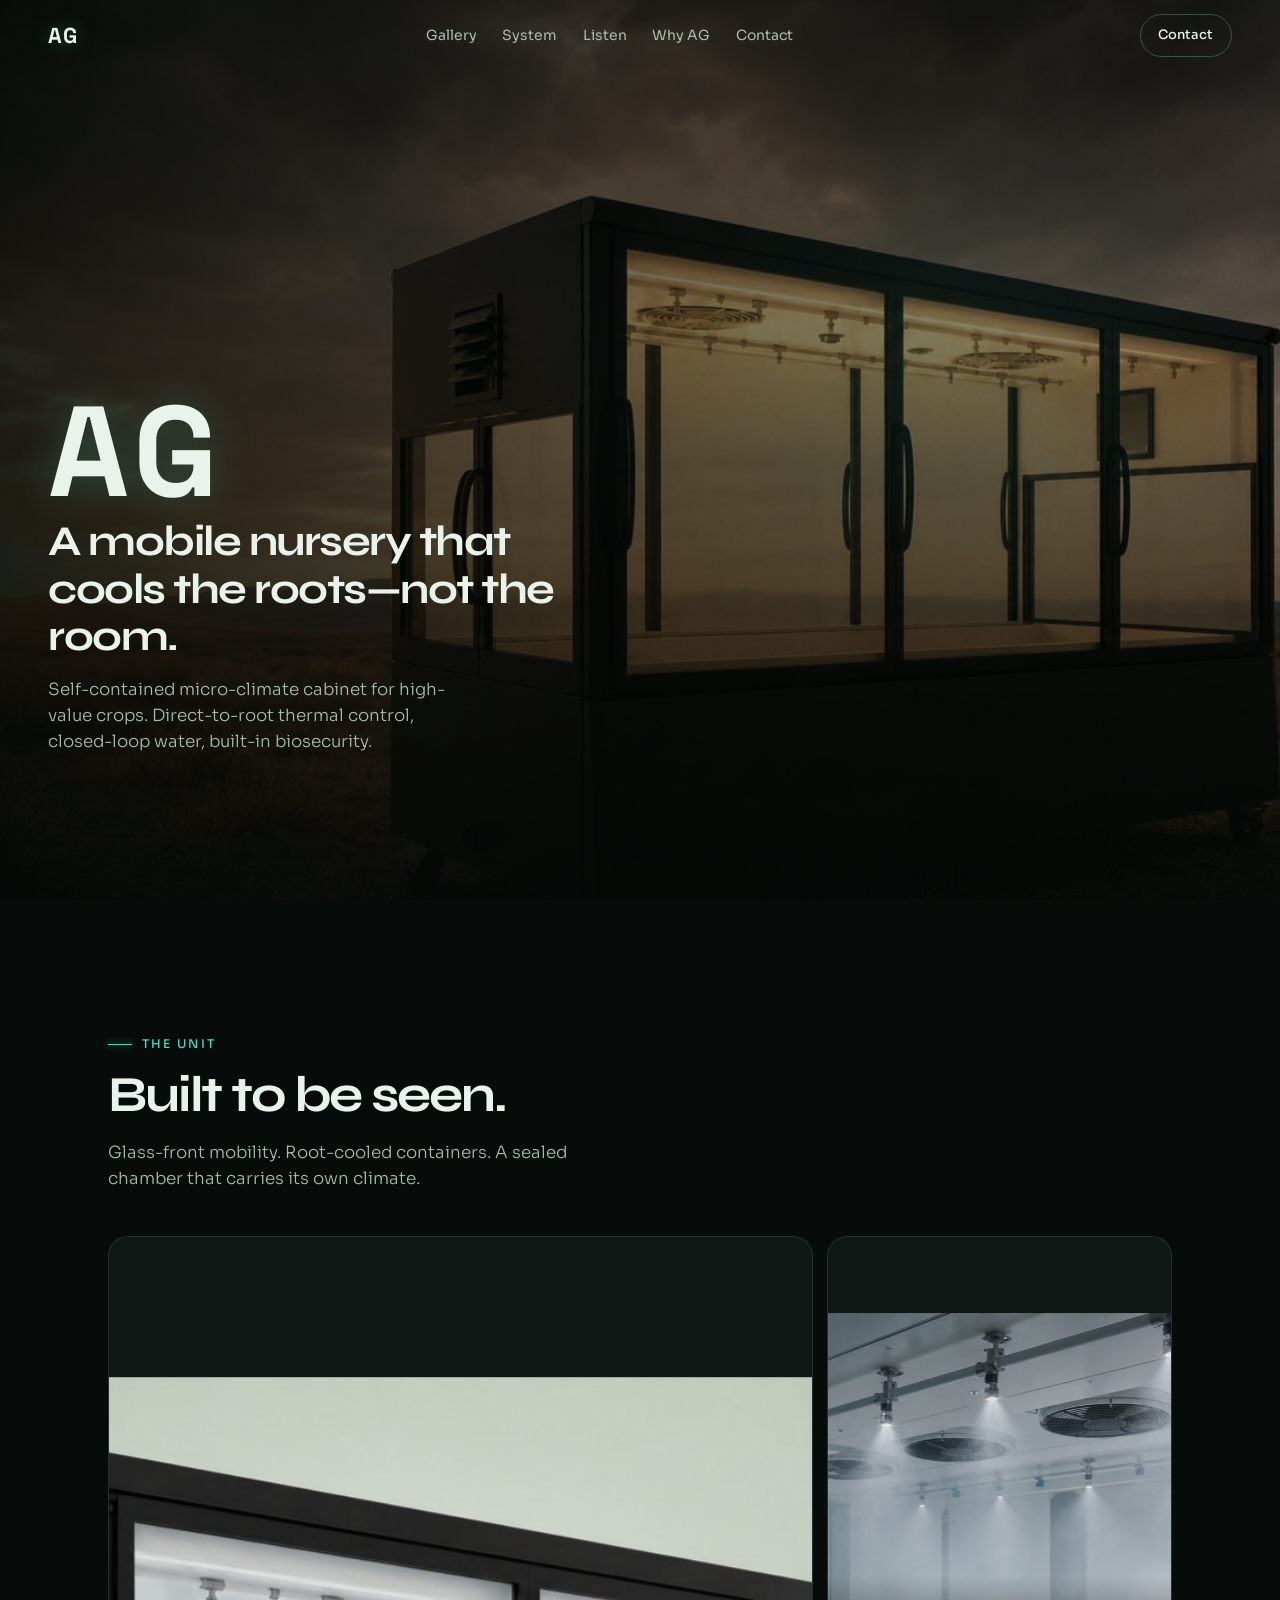
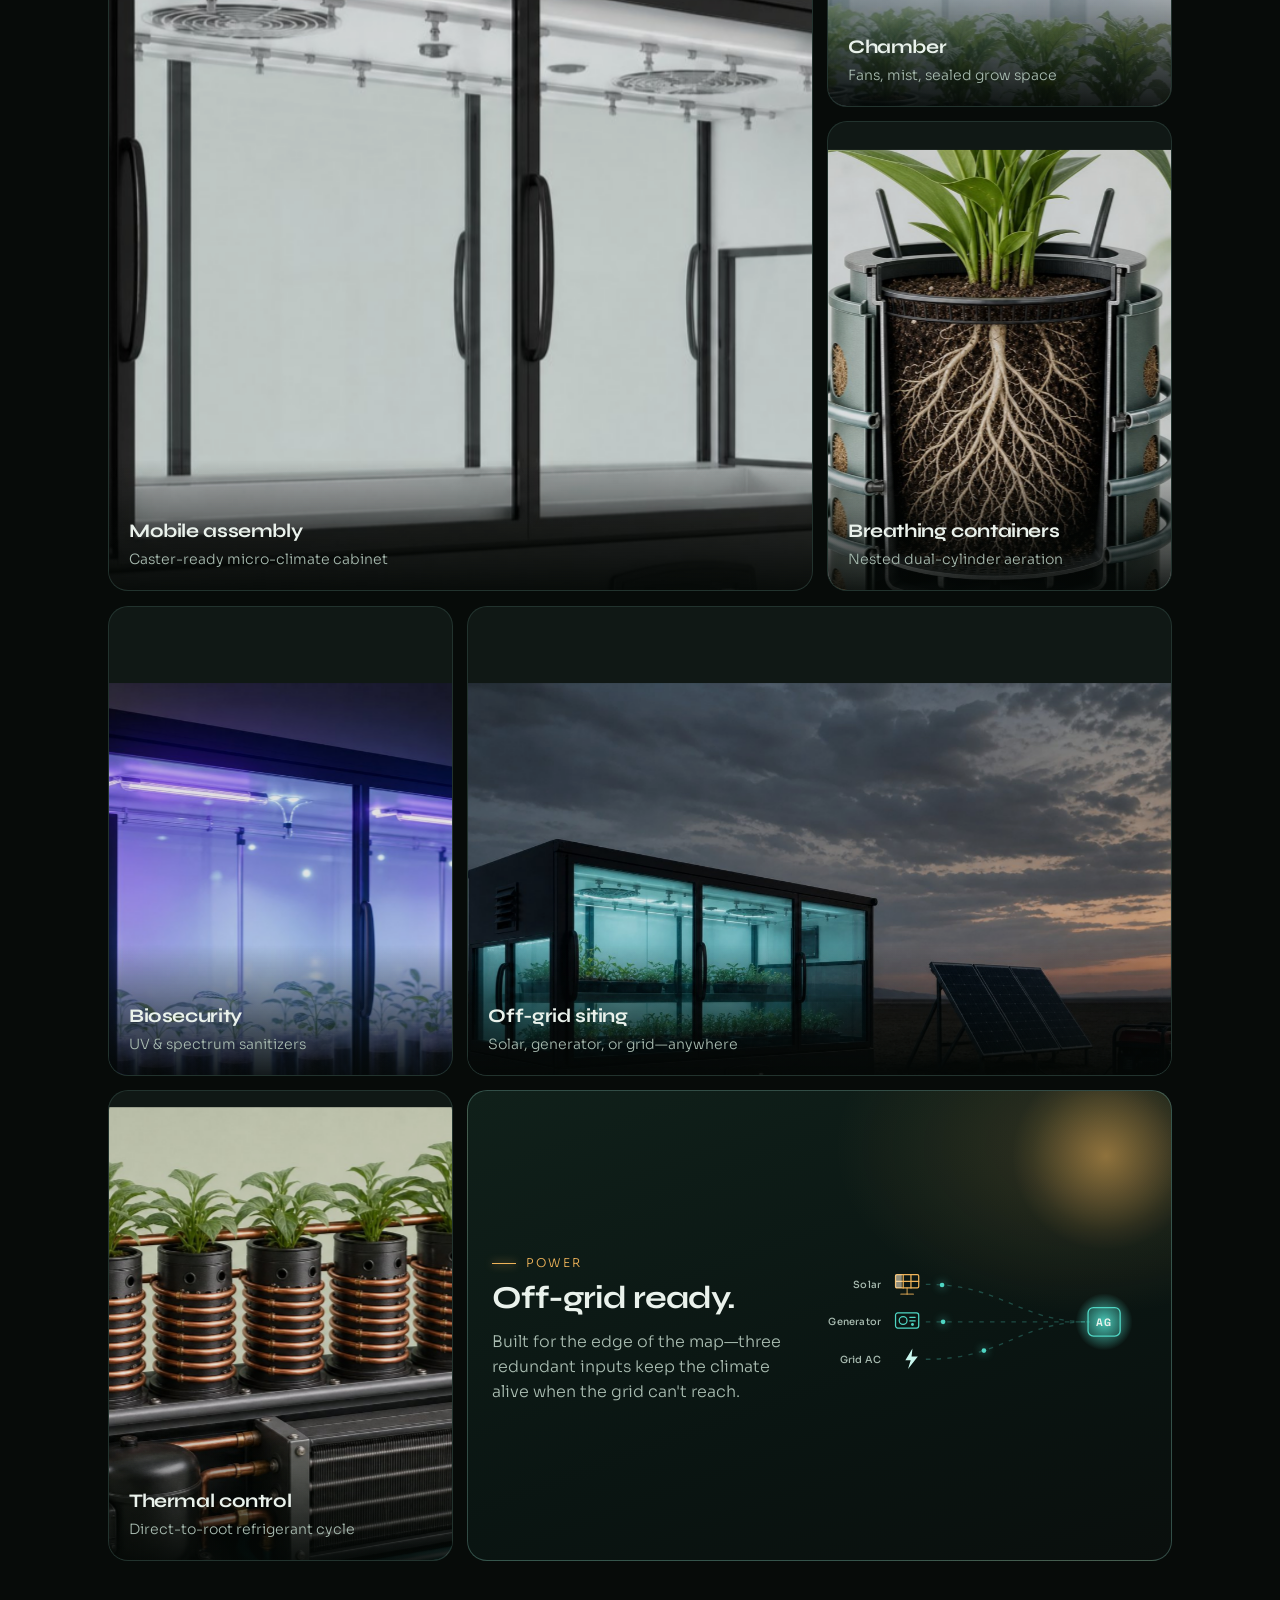
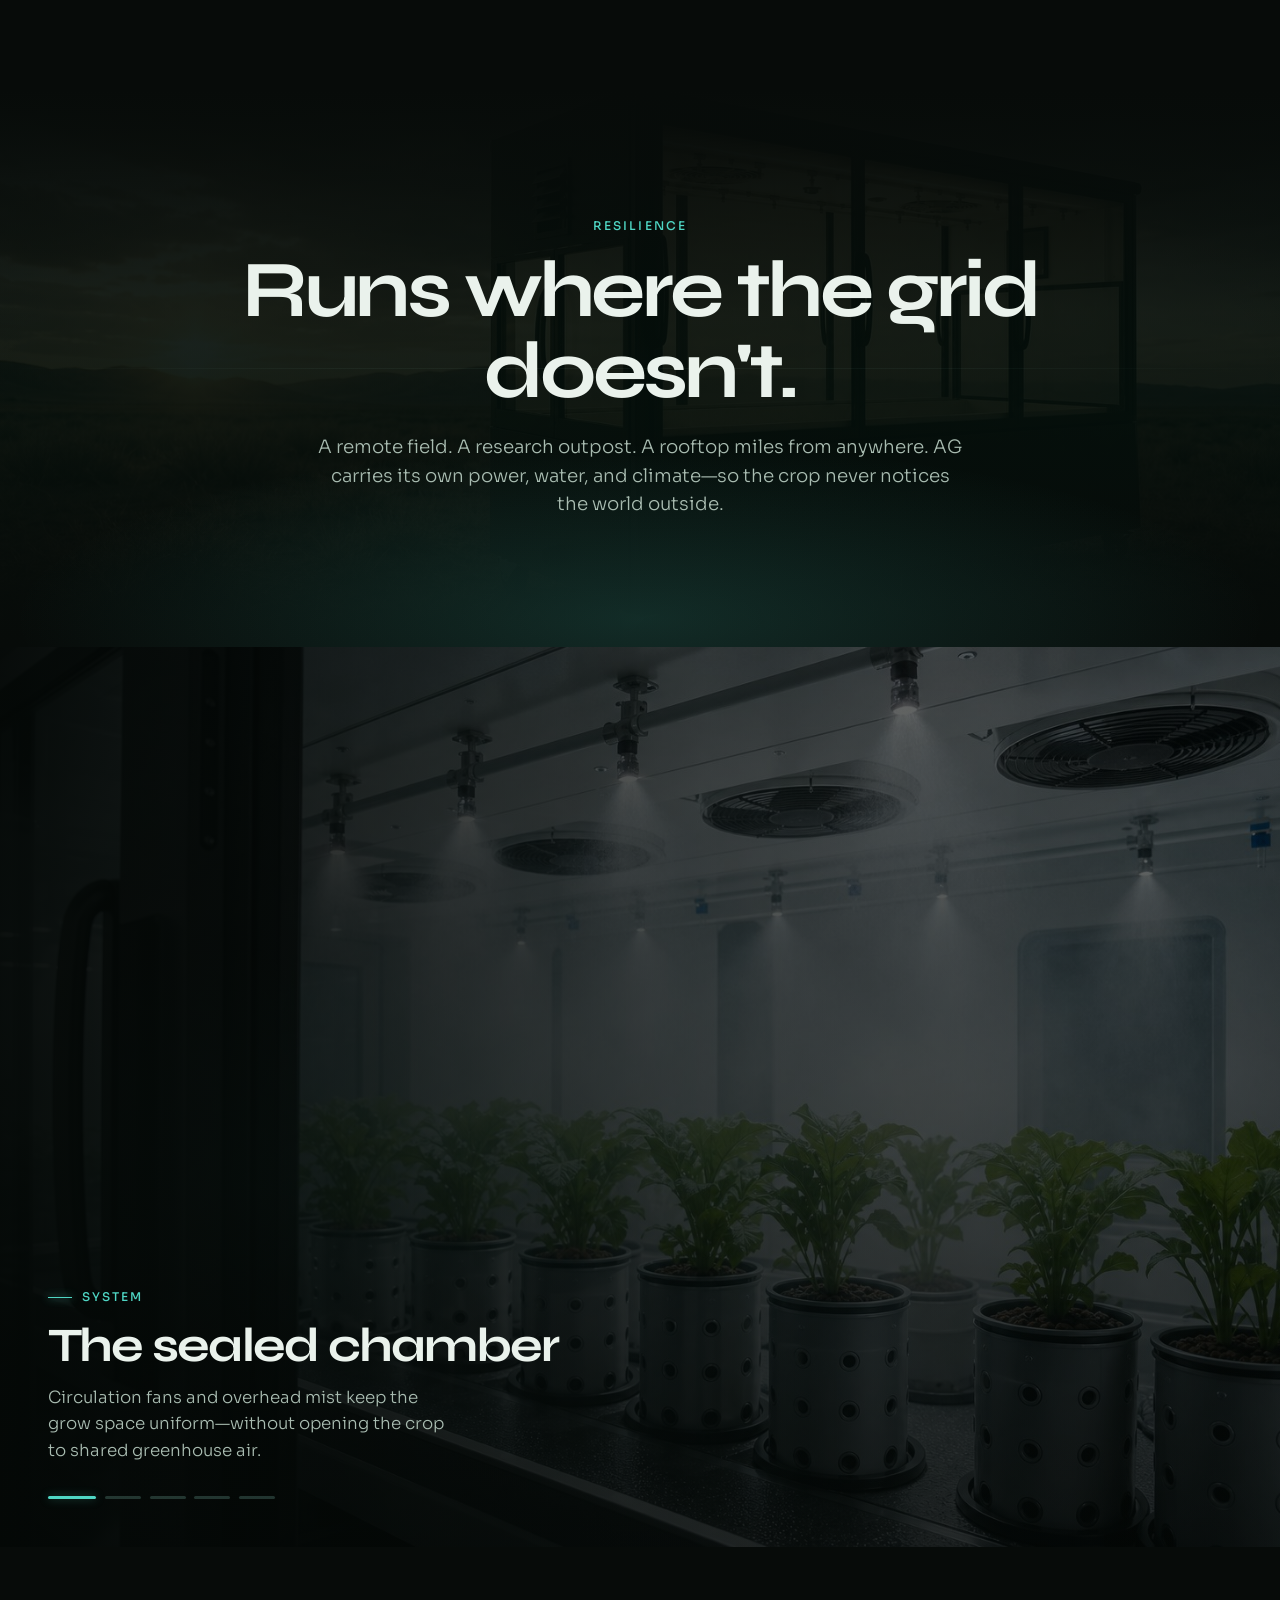
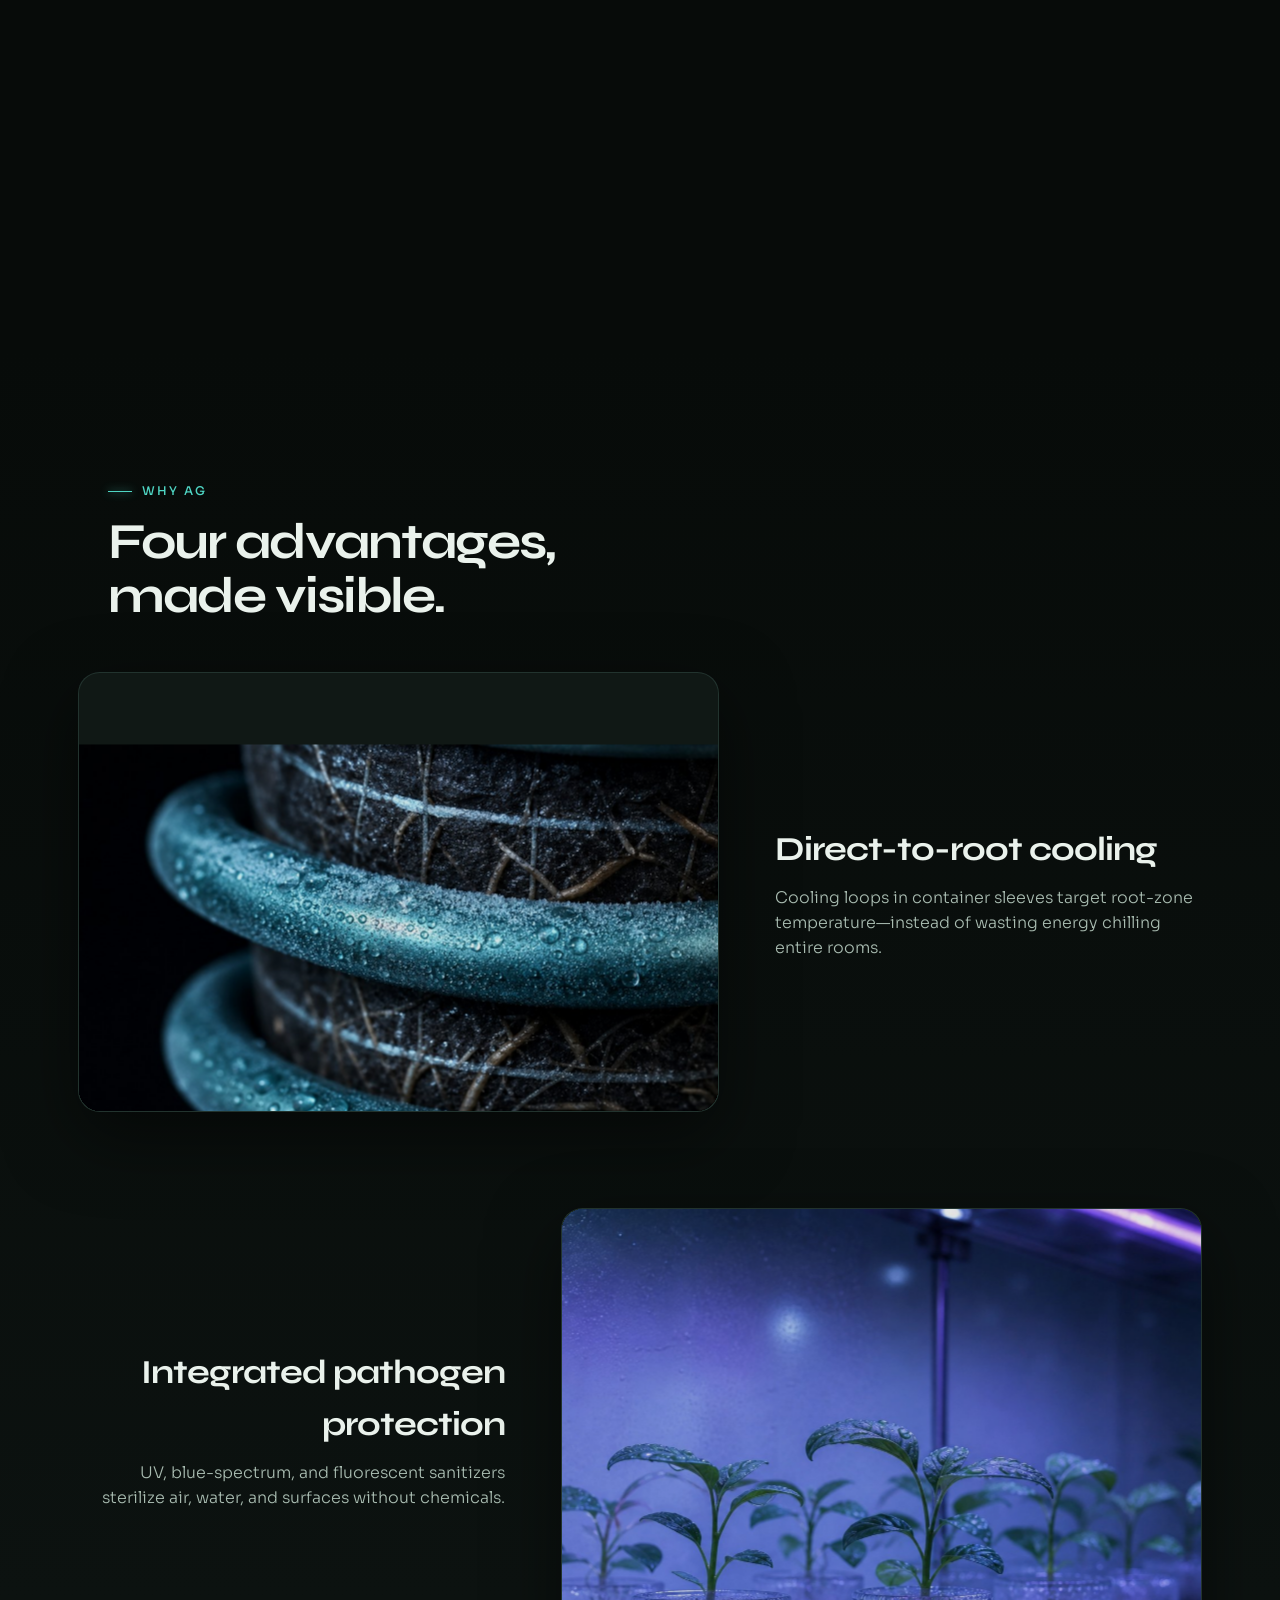
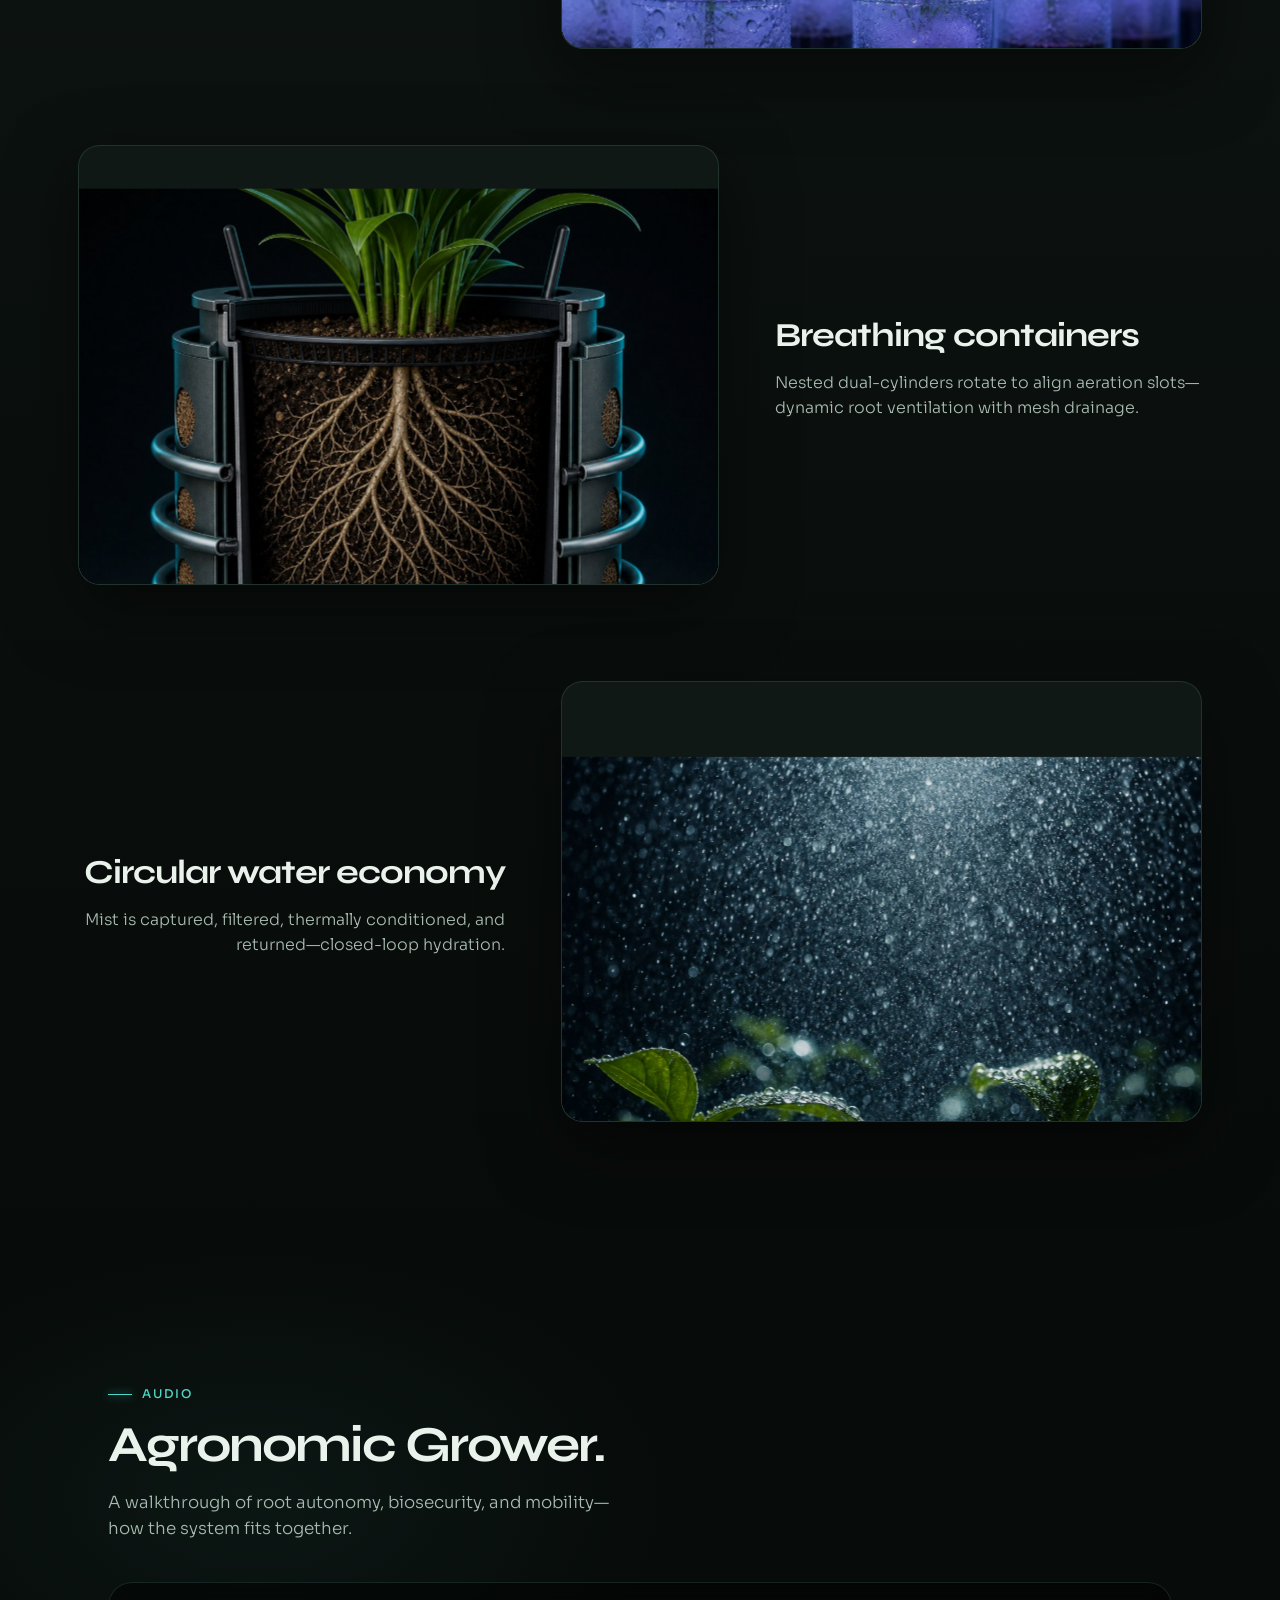
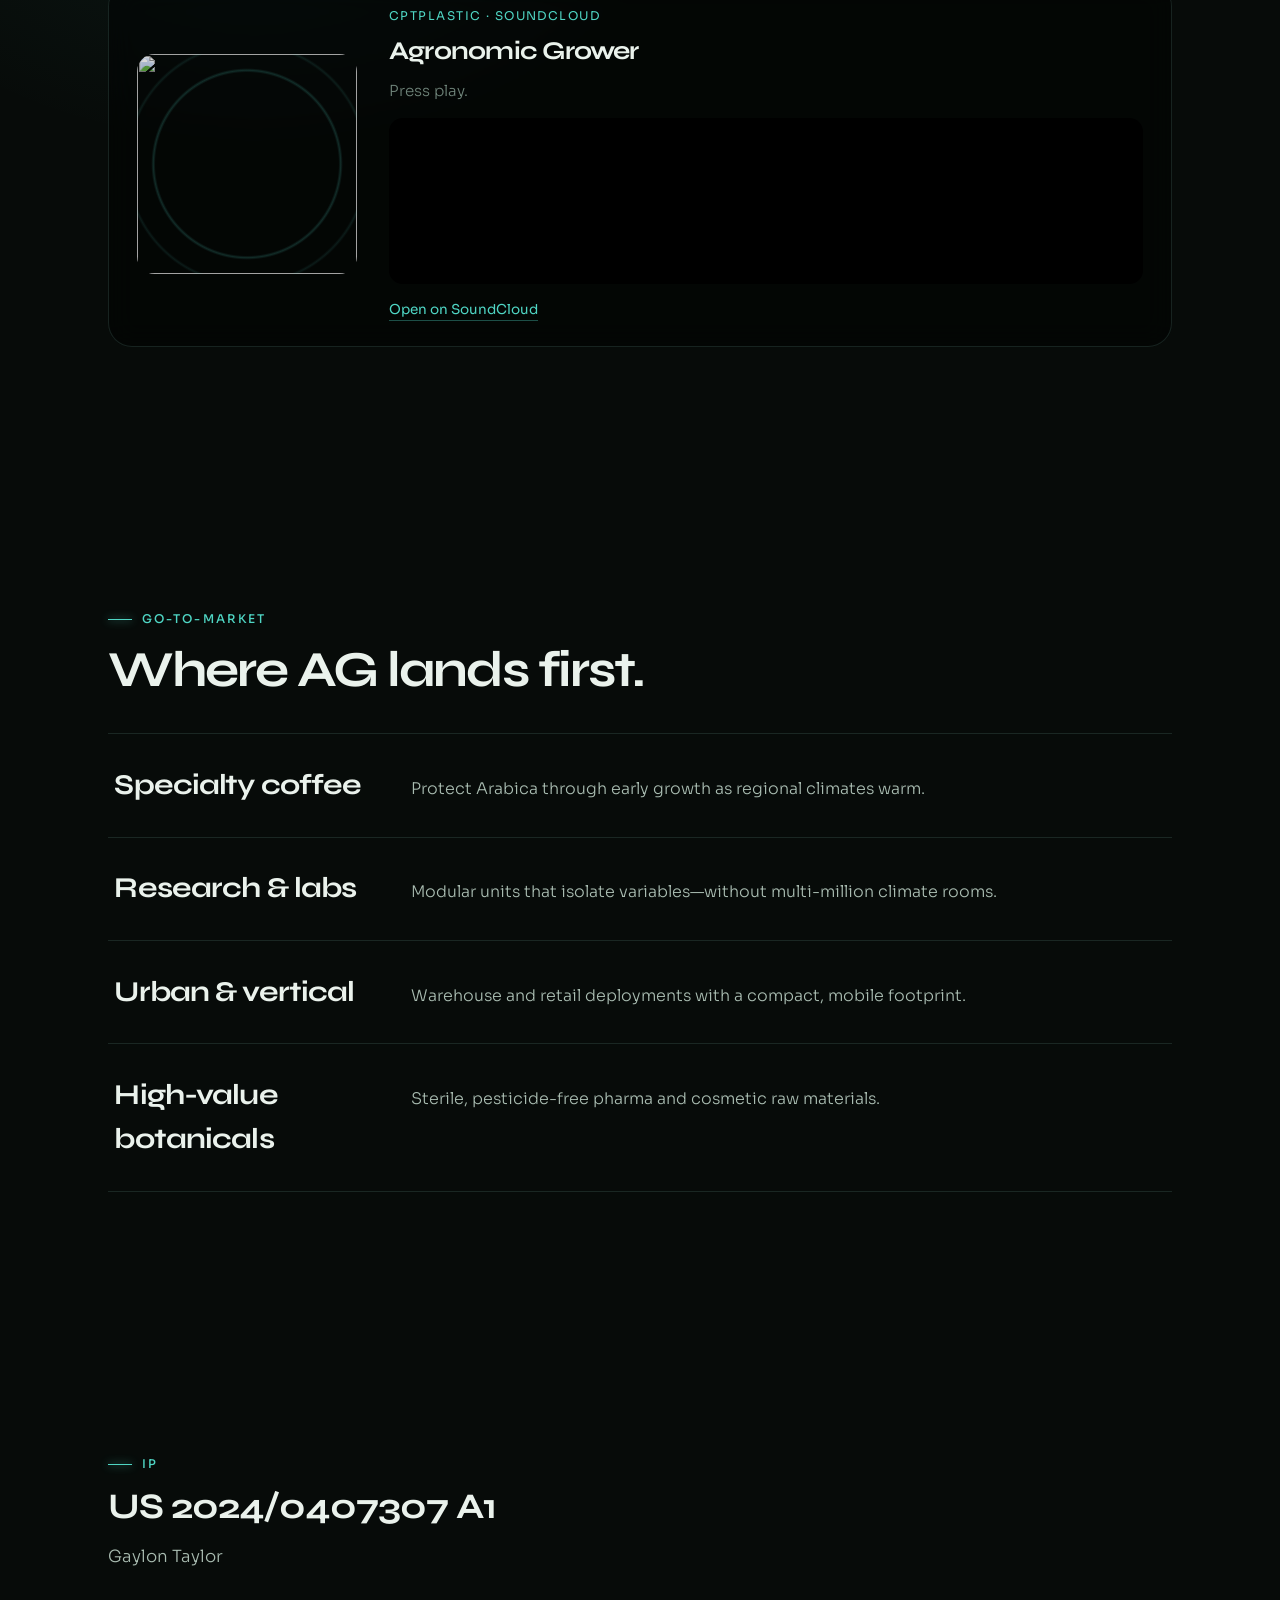
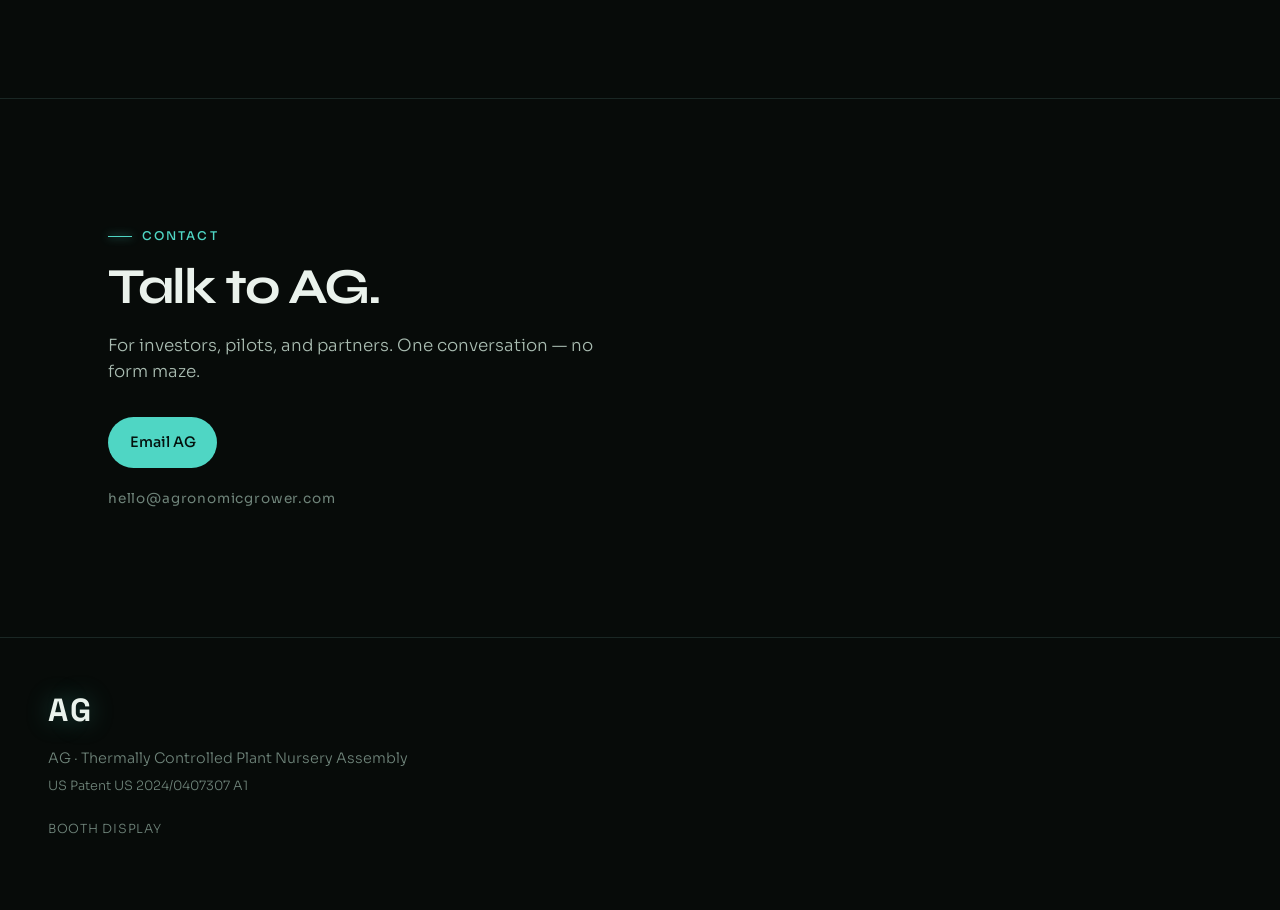
==== commit e1b92d66: "Switch brand typography to Space Grotesk Replace Syne with Space Grotesk for brand/logo elements acr" ====
--- a/index.html
+++ b/index.html
@@ -11,7 +11,7 @@
     <link rel="preconnect" href="https://fonts.googleapis.com" />
     <link rel="preconnect" href="https://fonts.gstatic.com" crossorigin />
     <link
-      href="https://fonts.googleapis.com/css2?family=Sora:wght@300;400;500;600&family=Syne:wght@600;700;800&display=swap"
+      href="https://fonts.googleapis.com/css2?family=Sora:wght@300;400;500;600&family=Space+Grotesk:wght@600;700&family=Syne:wght@600;700;800&display=swap"
       rel="stylesheet"
     />
     <link rel="stylesheet" href="css/styles.css" />
--- a/css/styles.css
+++ b/css/styles.css
@@ -14,6 +14,7 @@
   --ease: cubic-bezier(0.16, 1, 0.3, 1);
   --ease-smooth: cubic-bezier(0.65, 0, 0.35, 1);
   --font-display: "Syne", sans-serif;
+  --font-brand: "Space Grotesk", sans-serif;
   --font-body: "Sora", sans-serif;
 }
 
@@ -136,10 +137,10 @@
 }
 
 .nav__brand {
-  font-family: var(--font-display);
-  font-weight: 800;
+  font-family: var(--font-brand);
+  font-weight: 700;
   font-size: 1.35rem;
-  letter-spacing: -0.04em;
+  letter-spacing: 0.06em;
   color: var(--ink);
   text-shadow: 0 0 20px var(--glow-soft);
 }
@@ -301,10 +302,10 @@
 
 .hero__brand {
   margin: 0 0 0.75rem;
-  font-family: var(--font-display);
+  font-family: var(--font-brand);
   font-size: clamp(4.25rem, 15vw, 8rem);
-  font-weight: 800;
-  letter-spacing: -0.07em;
+  font-weight: 700;
+  letter-spacing: 0.04em;
   line-height: 0.85;
   text-shadow: 0 0 40px rgba(79, 214, 196, 0.25);
 }
@@ -726,10 +727,10 @@
 
 .hub-label {
   fill: var(--ink);
-  font-family: var(--font-display);
-  font-size: 13px;
-  font-weight: 800;
-  letter-spacing: -0.02em;
+  font-family: var(--font-brand);
+  font-size: 12px;
+  font-weight: 700;
+  letter-spacing: 0.08em;
 }
 
 .hub-glow {
@@ -1364,10 +1365,10 @@
 }
 
 .footer__brand {
-  font-family: var(--font-display);
-  font-weight: 800;
+  font-family: var(--font-brand);
+  font-weight: 700;
   font-size: 2rem;
-  letter-spacing: -0.05em;
+  letter-spacing: 0.05em;
   color: var(--ink);
   margin-bottom: 0.75rem;
   text-shadow: 0 0 24px var(--glow-soft);
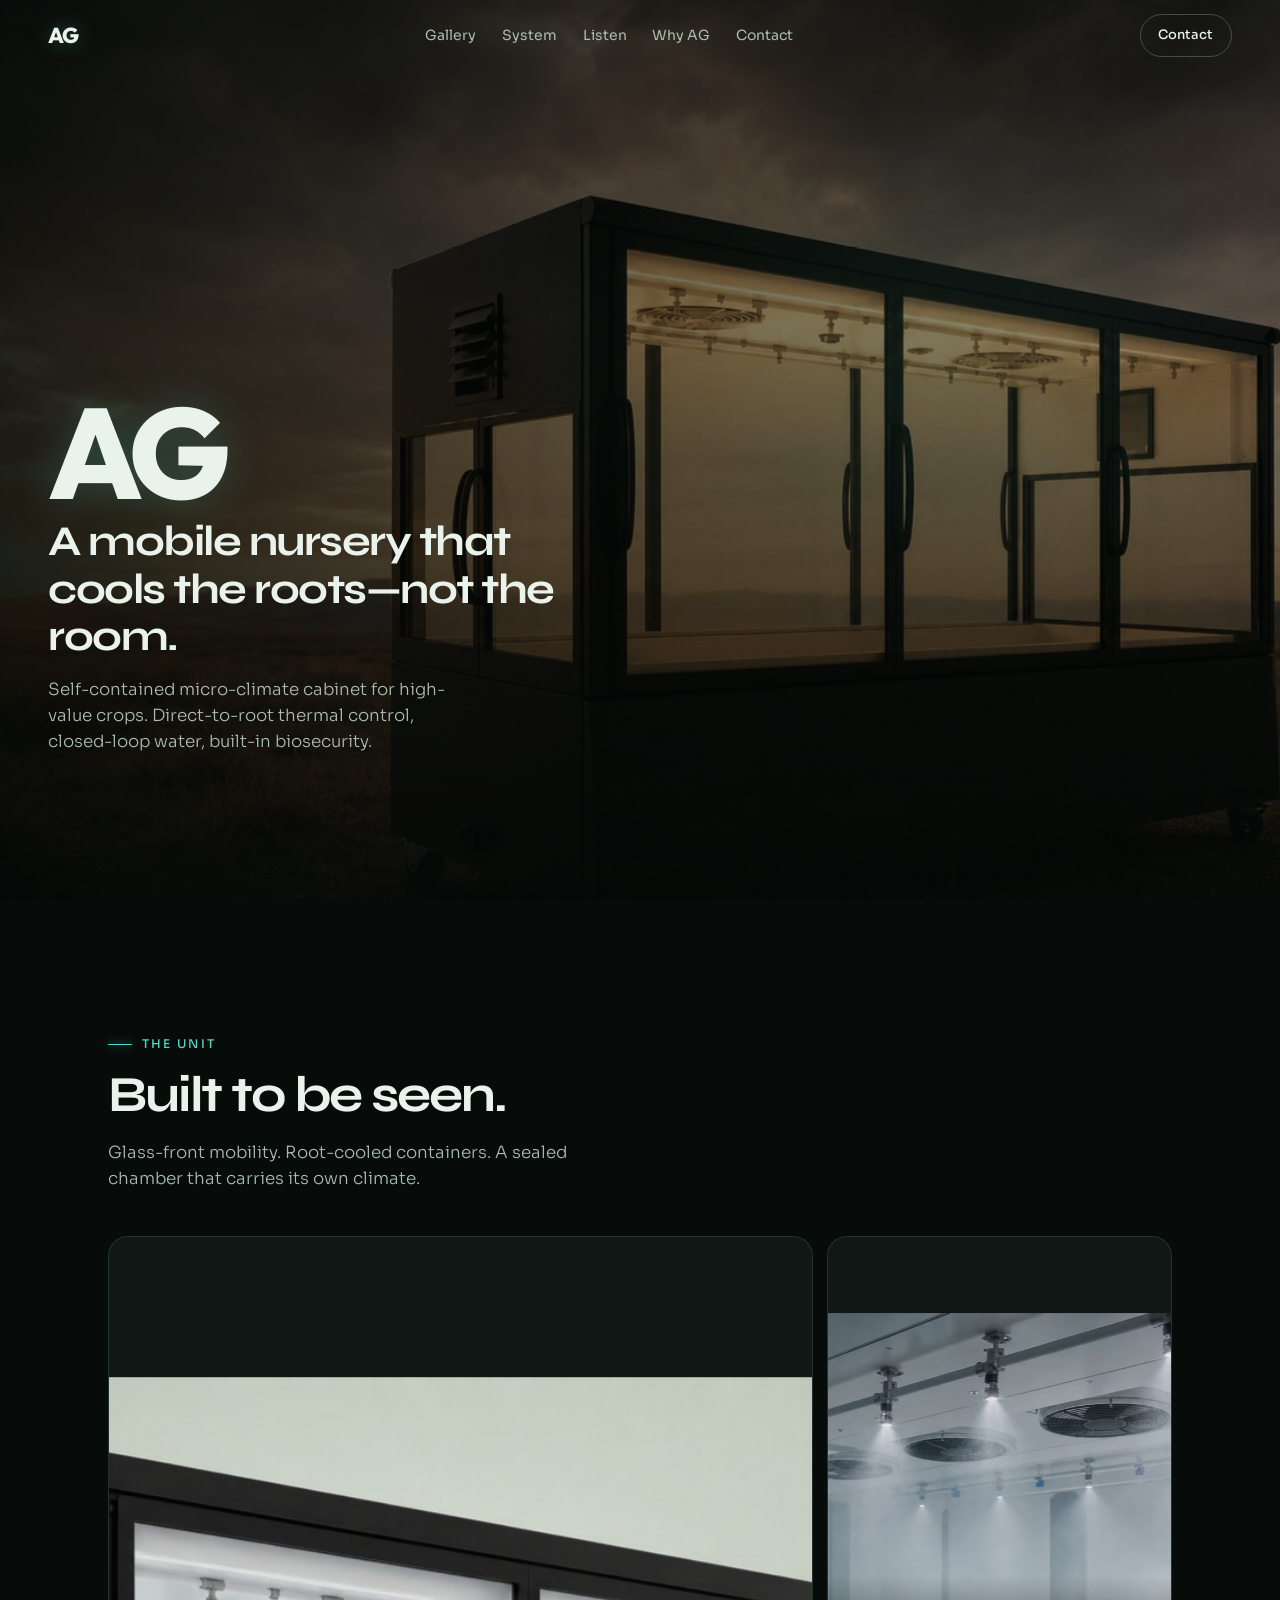
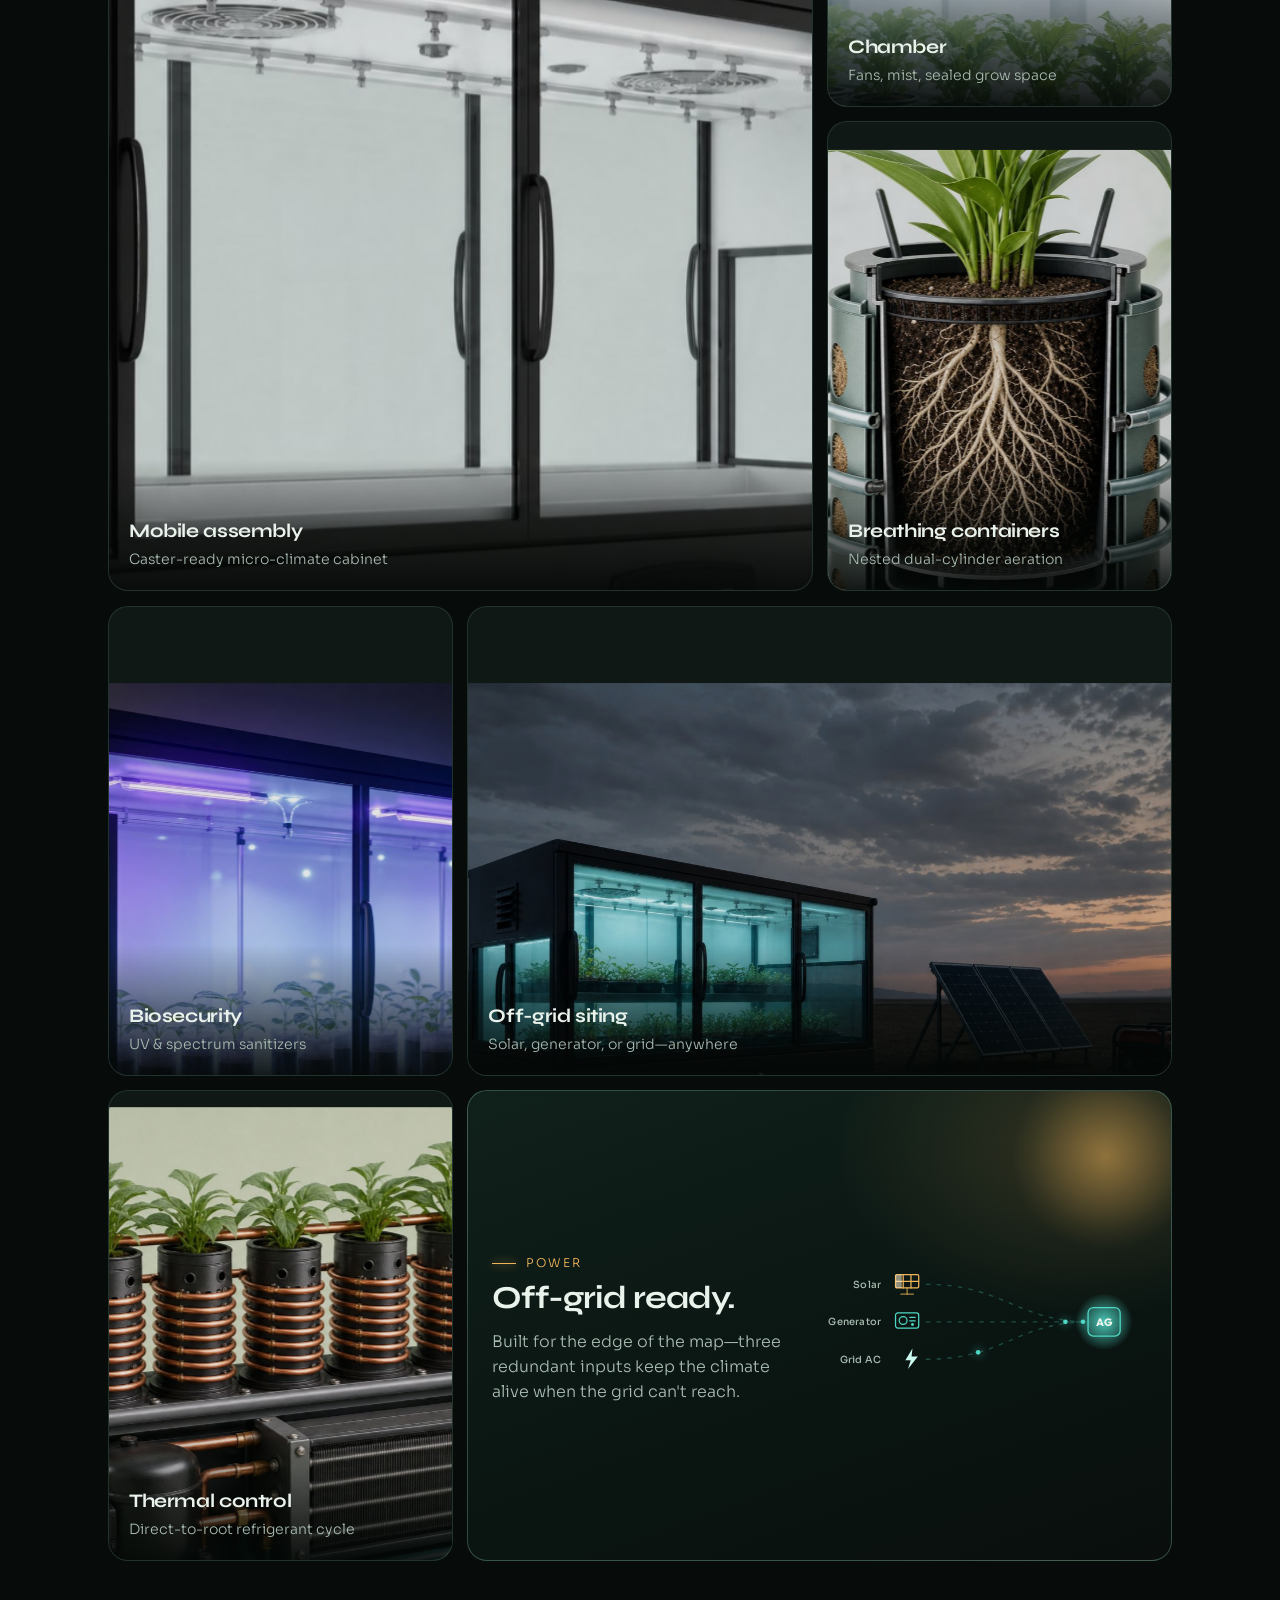
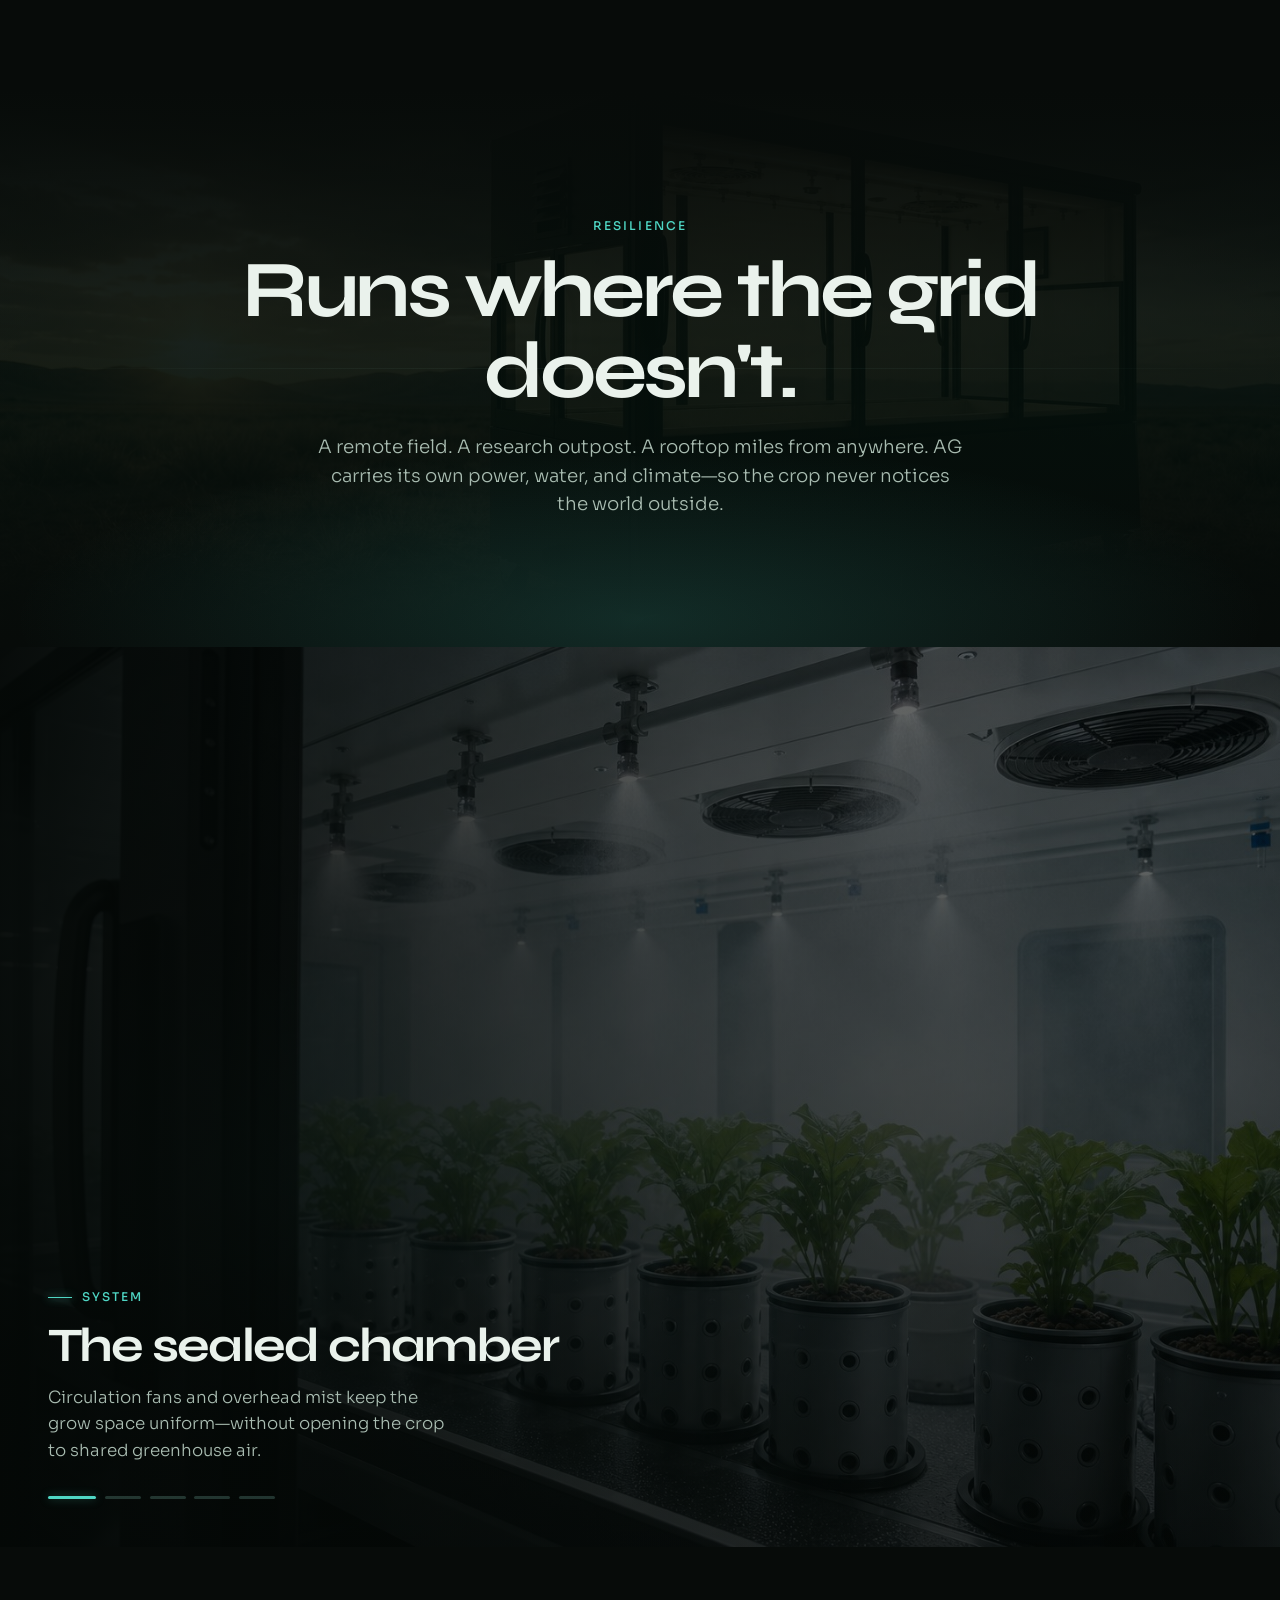
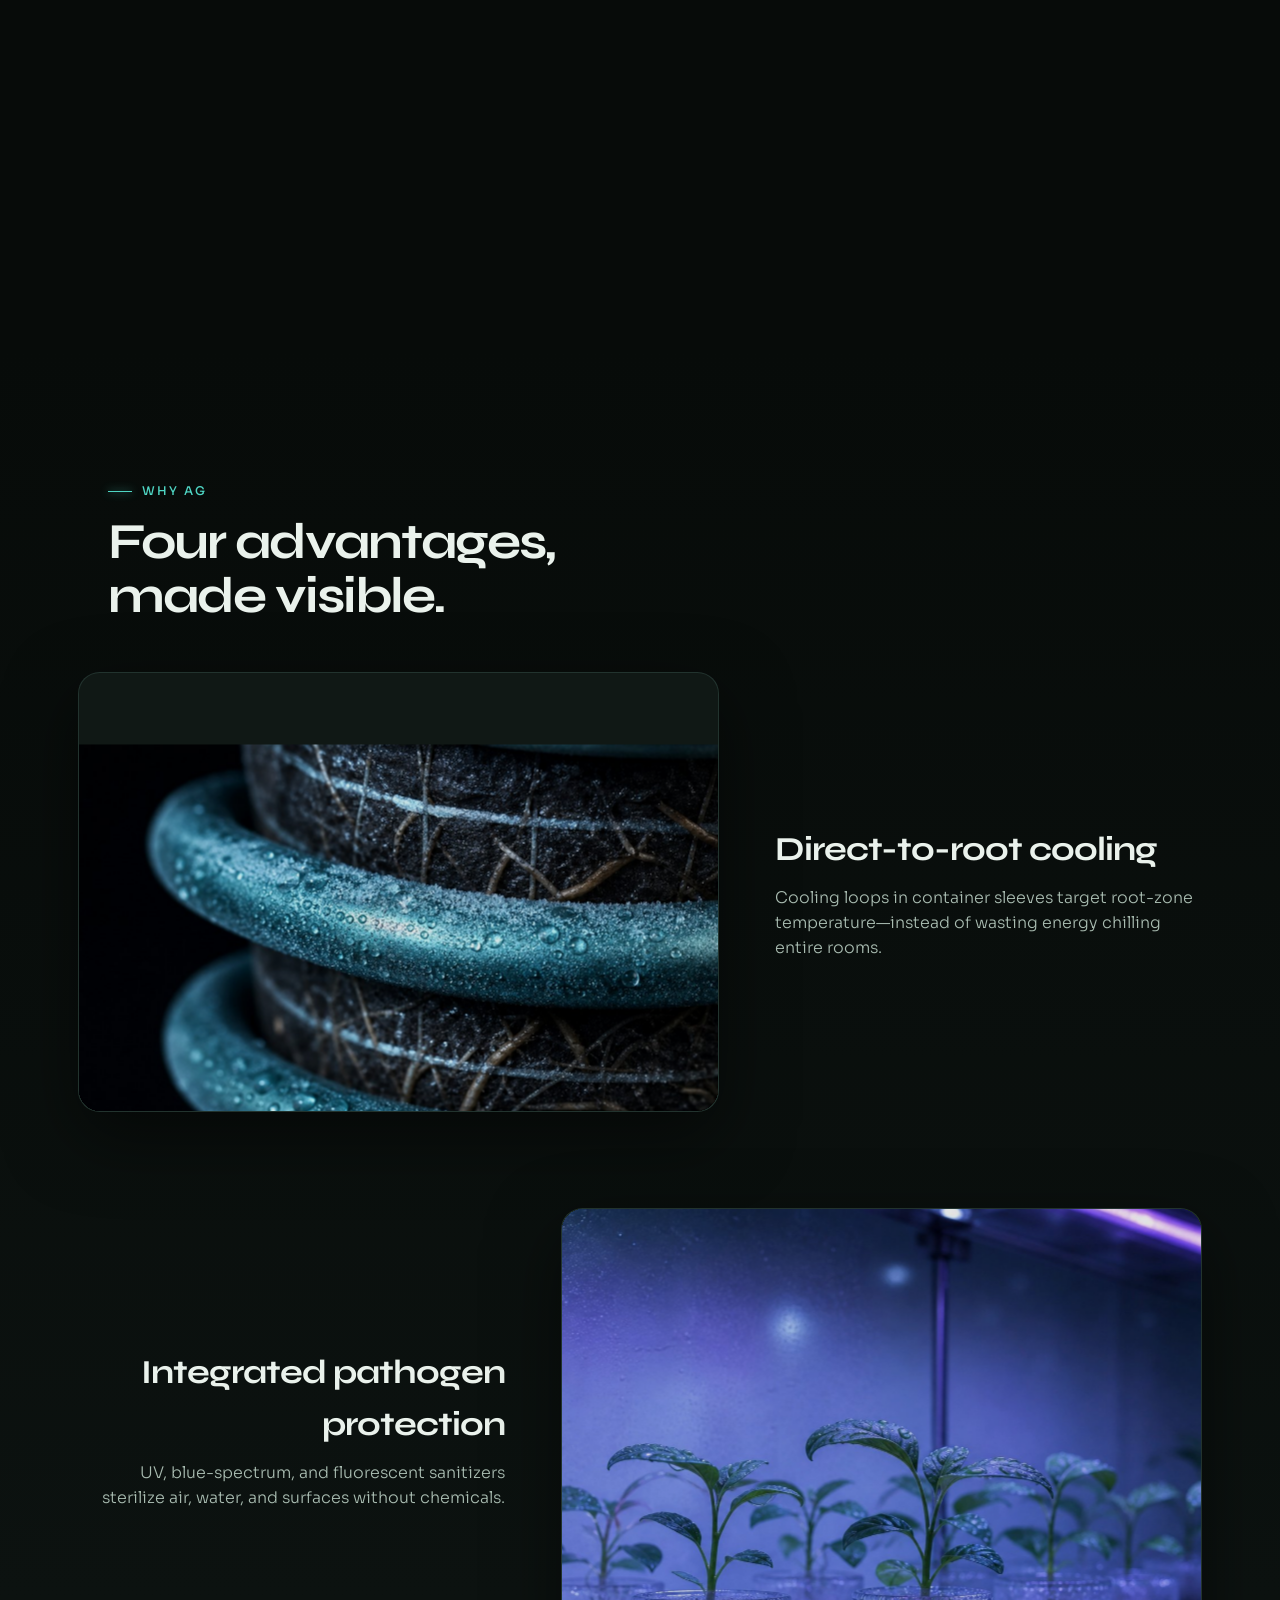
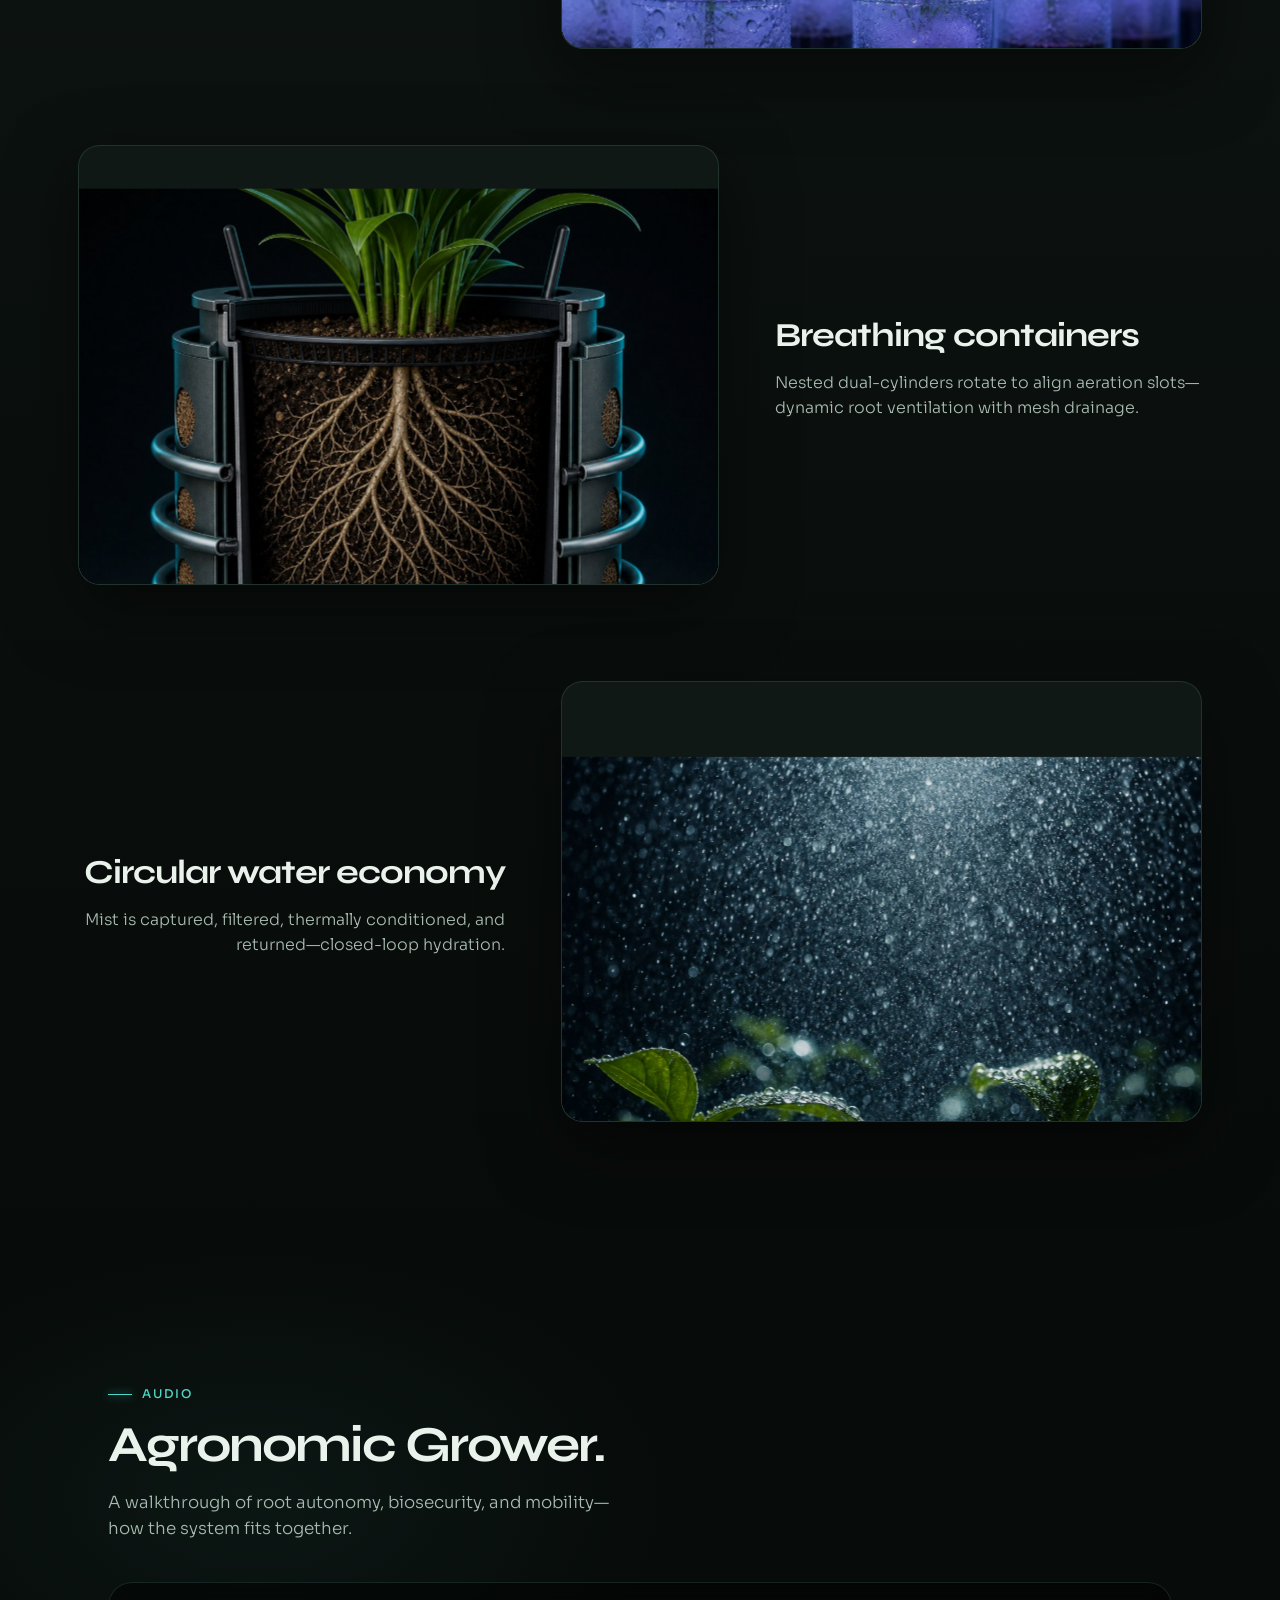
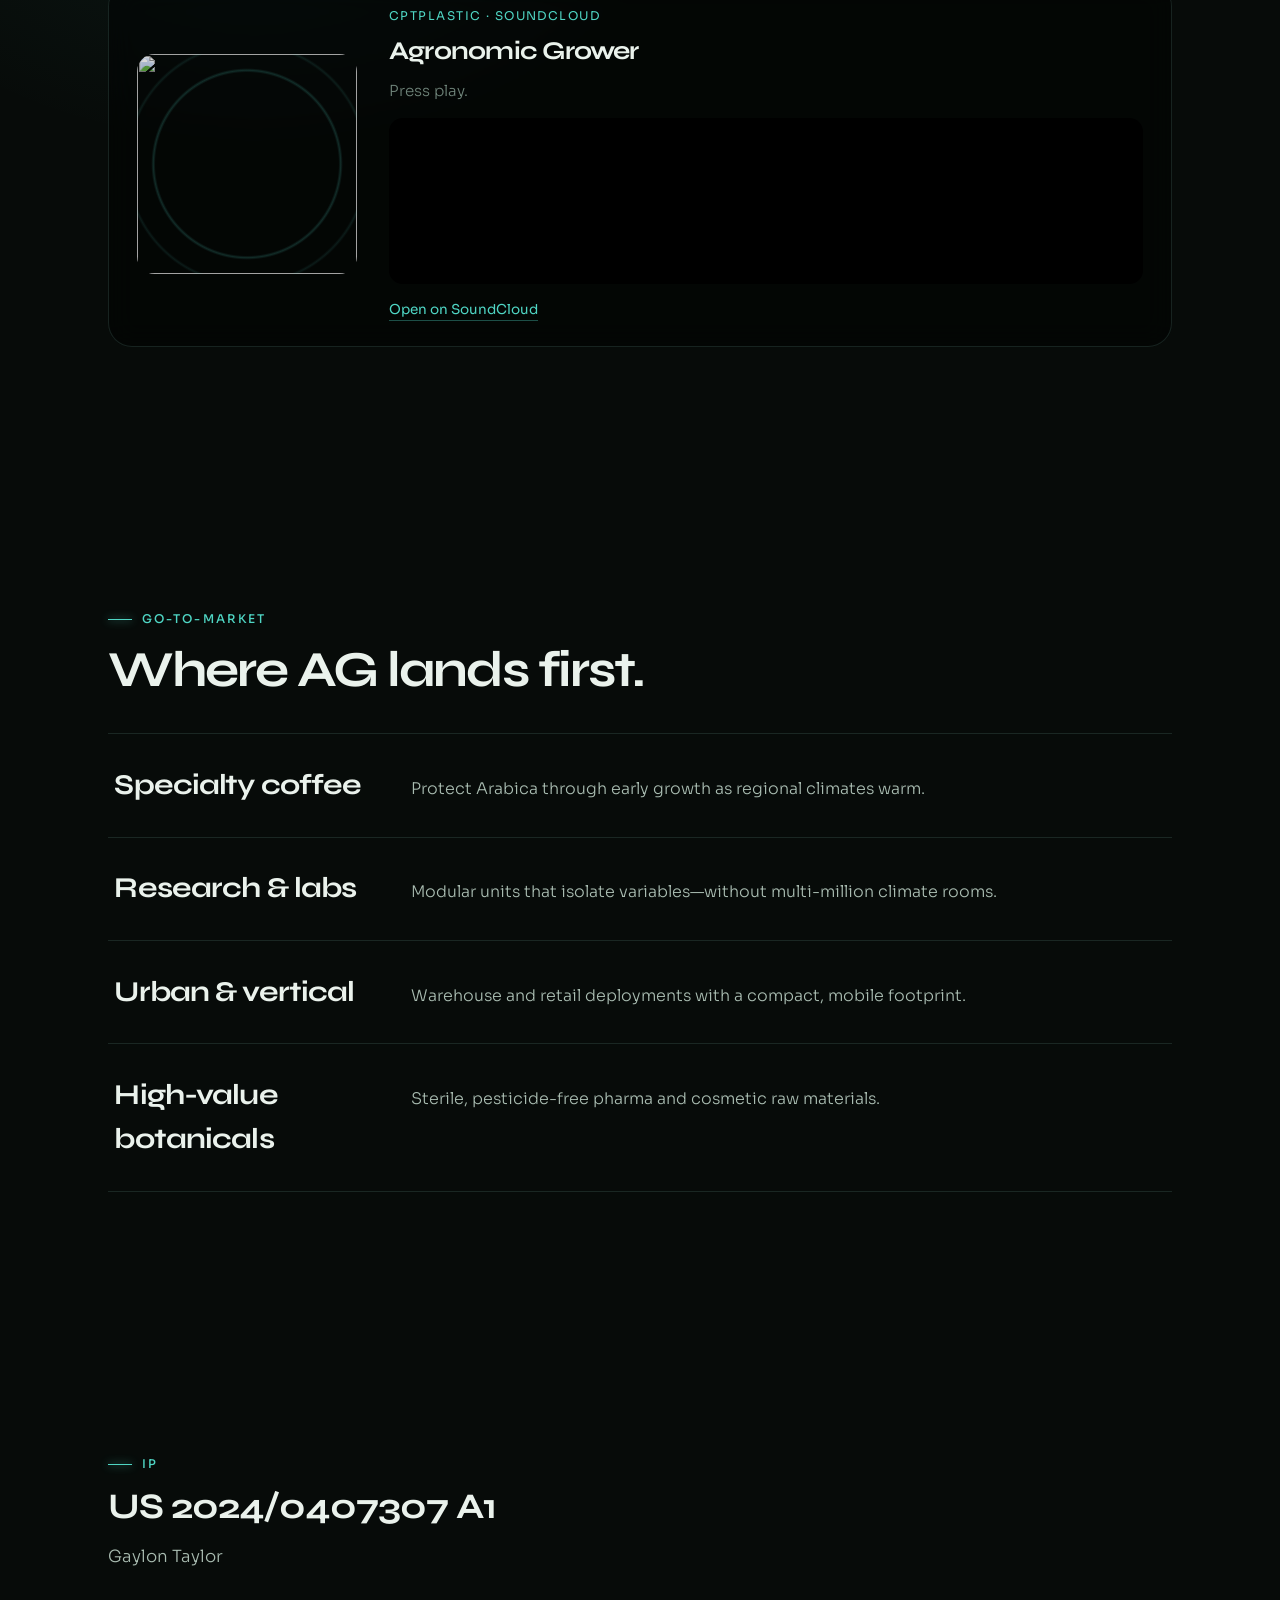
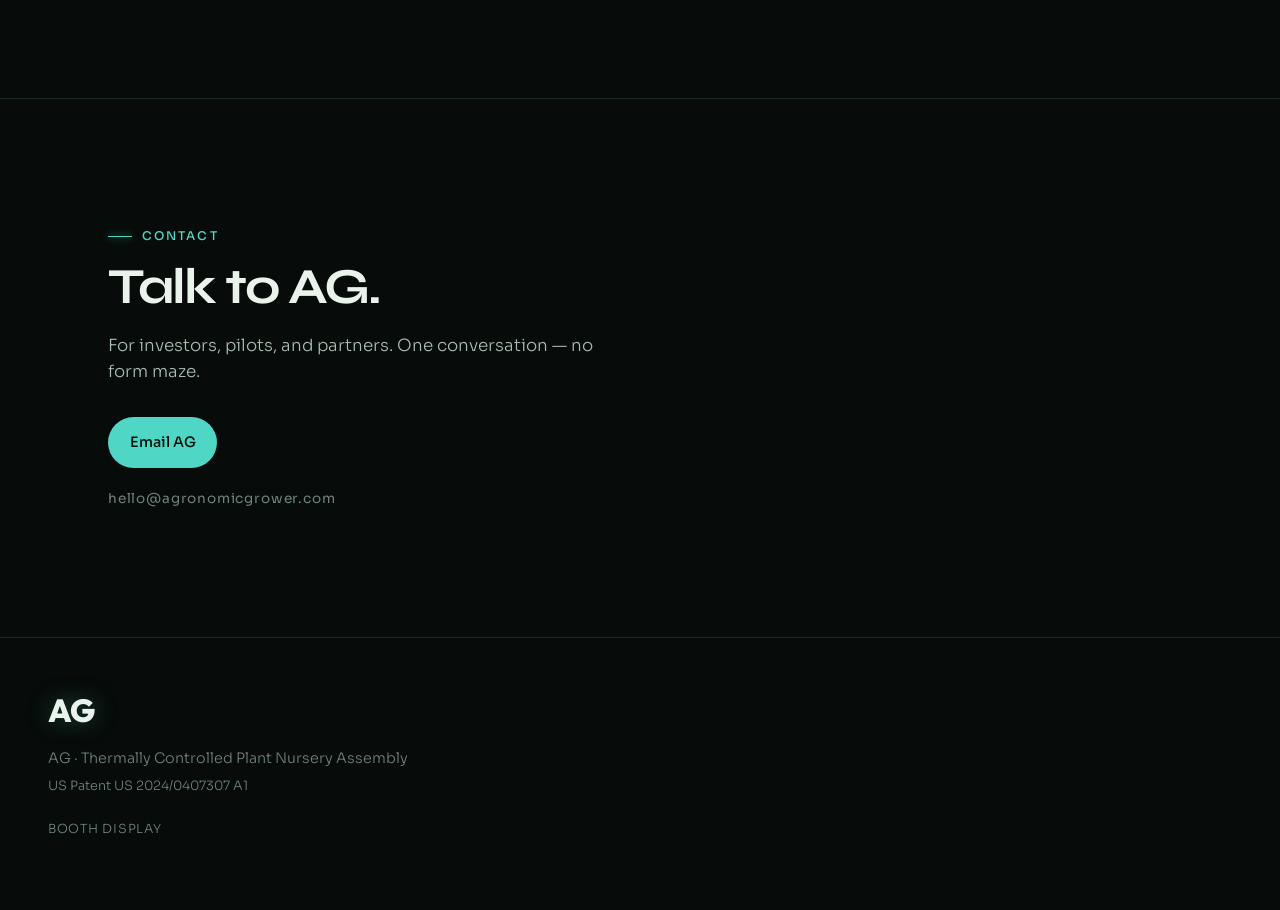
==== commit 76232d06: "Switch brand font to Outfit across UI Replaces the brand font token from Space Grotesk to Outfit in " ====
--- a/index.html
+++ b/index.html
@@ -11,7 +11,7 @@
     <link rel="preconnect" href="https://fonts.googleapis.com" />
     <link rel="preconnect" href="https://fonts.gstatic.com" crossorigin />
     <link
-      href="https://fonts.googleapis.com/css2?family=Sora:wght@300;400;500;600&family=Space+Grotesk:wght@600;700&family=Syne:wght@600;700;800&display=swap"
+      href="https://fonts.googleapis.com/css2?family=Outfit:wght@600;700;800&family=Sora:wght@300;400;500;600&family=Syne:wght@600;700;800&display=swap"
       rel="stylesheet"
     />
     <link rel="stylesheet" href="css/styles.css" />
--- a/css/styles.css
+++ b/css/styles.css
@@ -14,7 +14,7 @@
   --ease: cubic-bezier(0.16, 1, 0.3, 1);
   --ease-smooth: cubic-bezier(0.65, 0, 0.35, 1);
   --font-display: "Syne", sans-serif;
-  --font-brand: "Space Grotesk", sans-serif;
+  --font-brand: "Outfit", sans-serif;
   --font-body: "Sora", sans-serif;
 }
 
@@ -138,9 +138,9 @@
 
 .nav__brand {
   font-family: var(--font-brand);
-  font-weight: 700;
+  font-weight: 800;
   font-size: 1.35rem;
-  letter-spacing: 0.06em;
+  letter-spacing: -0.04em;
   color: var(--ink);
   text-shadow: 0 0 20px var(--glow-soft);
 }
@@ -304,8 +304,8 @@
   margin: 0 0 0.75rem;
   font-family: var(--font-brand);
   font-size: clamp(4.25rem, 15vw, 8rem);
-  font-weight: 700;
-  letter-spacing: 0.04em;
+  font-weight: 800;
+  letter-spacing: -0.06em;
   line-height: 0.85;
   text-shadow: 0 0 40px rgba(79, 214, 196, 0.25);
 }
@@ -729,8 +729,8 @@
   fill: var(--ink);
   font-family: var(--font-brand);
   font-size: 12px;
-  font-weight: 700;
-  letter-spacing: 0.08em;
+  font-weight: 800;
+  letter-spacing: -0.03em;
 }
 
 .hub-glow {
@@ -1366,9 +1366,9 @@
 
 .footer__brand {
   font-family: var(--font-brand);
-  font-weight: 700;
+  font-weight: 800;
   font-size: 2rem;
-  letter-spacing: 0.05em;
+  letter-spacing: -0.04em;
   color: var(--ink);
   margin-bottom: 0.75rem;
   text-shadow: 0 0 24px var(--glow-soft);
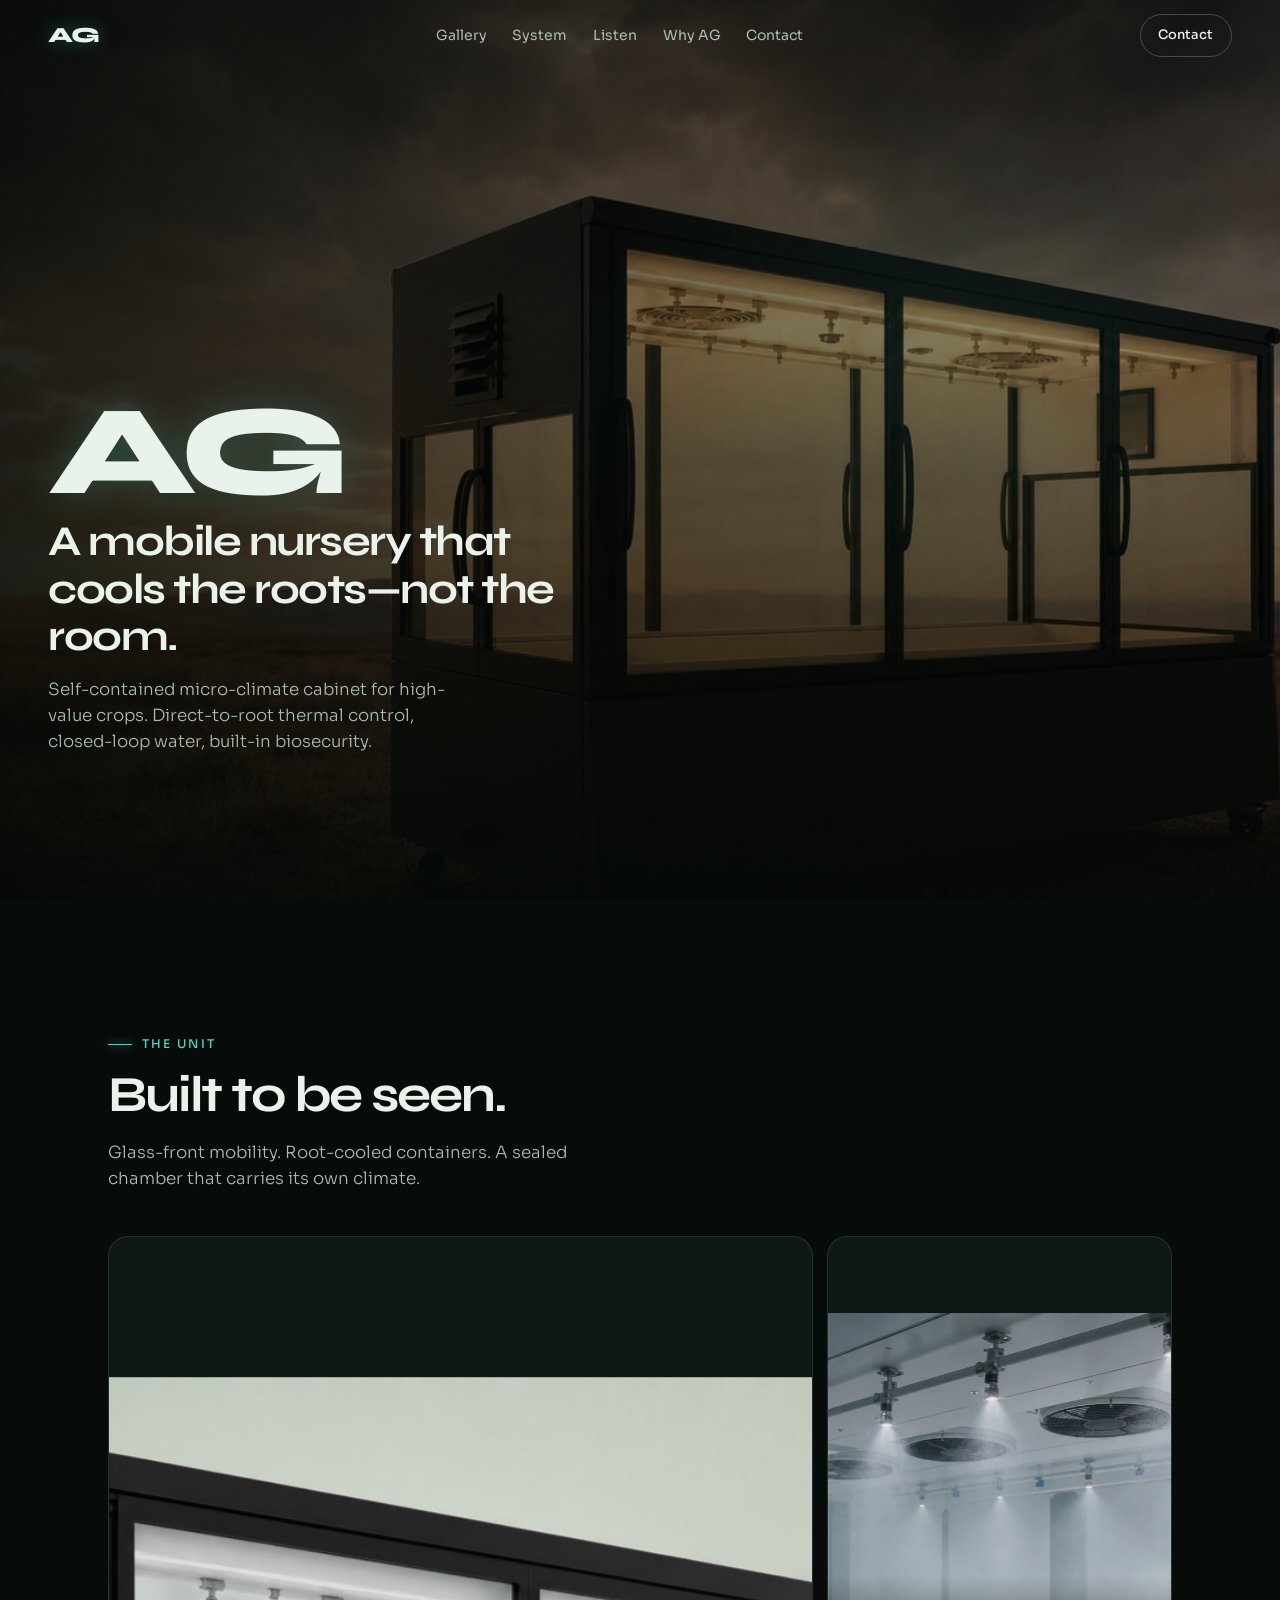
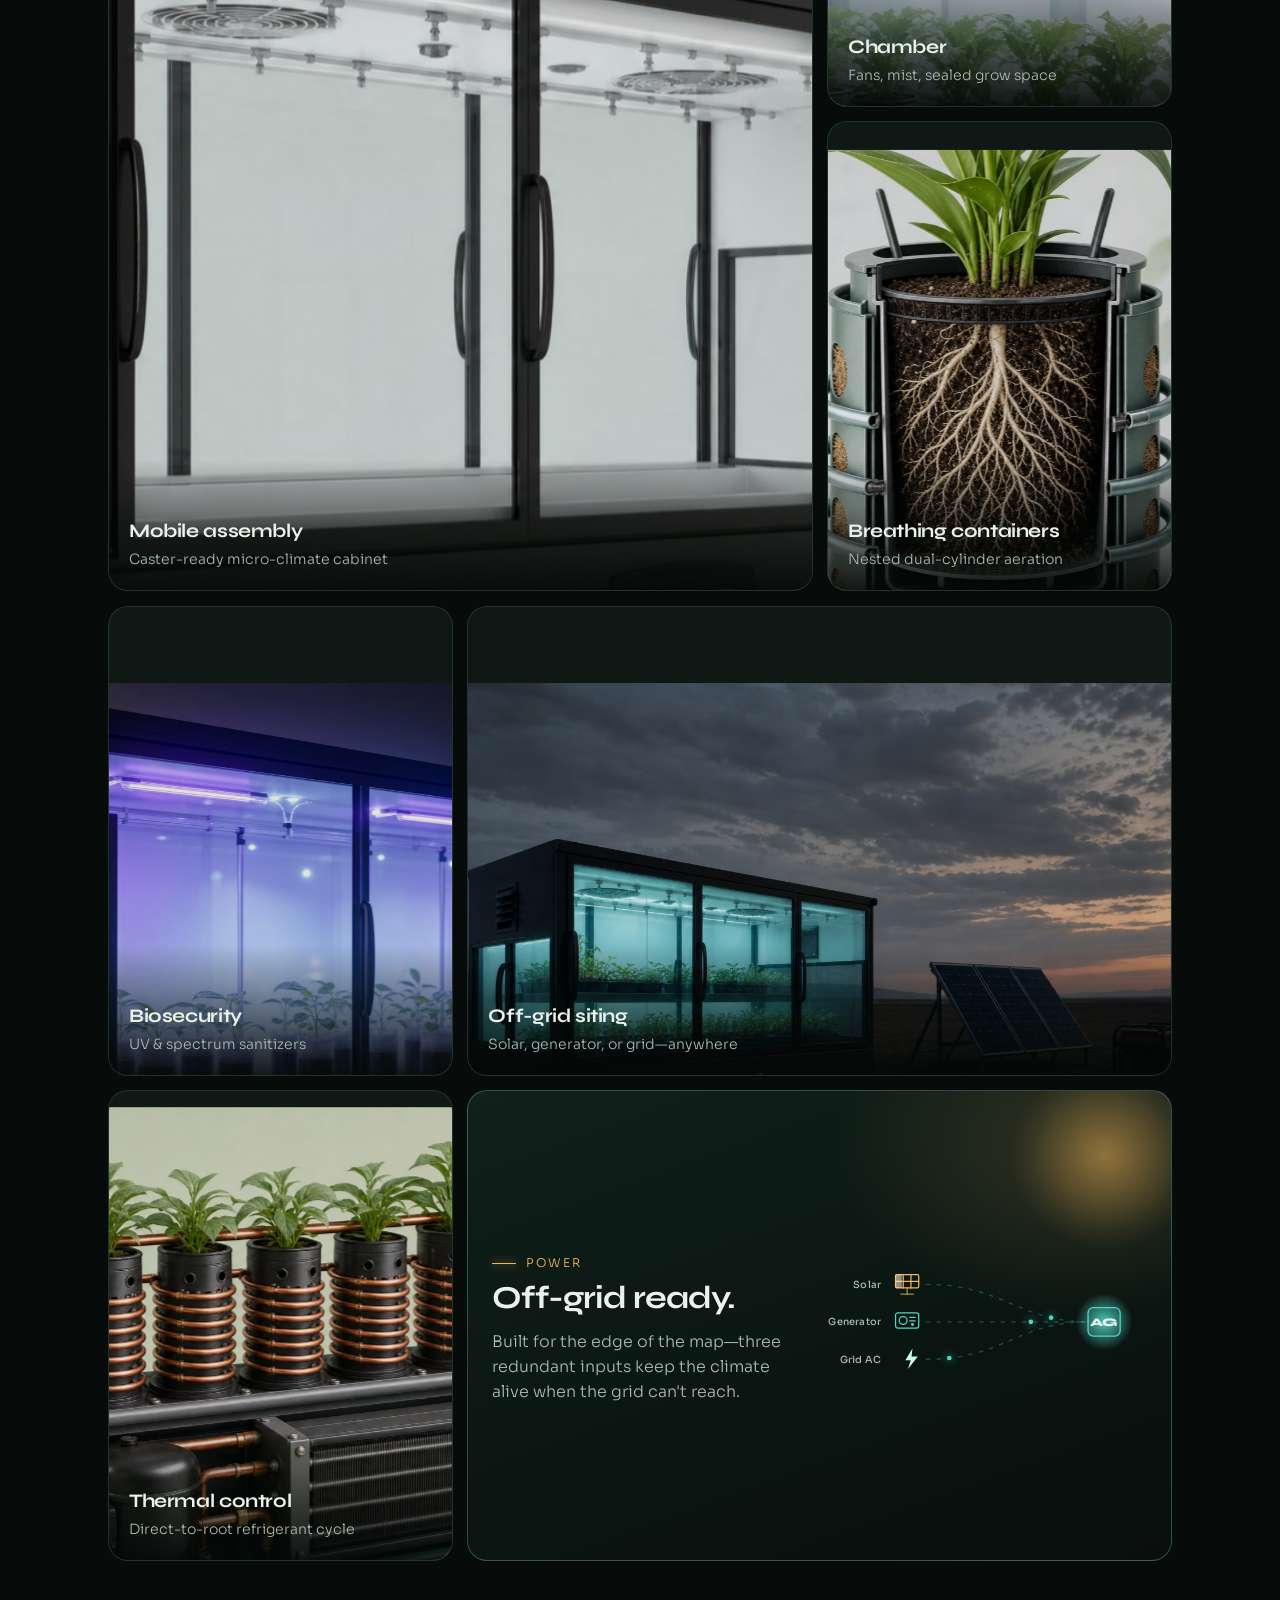
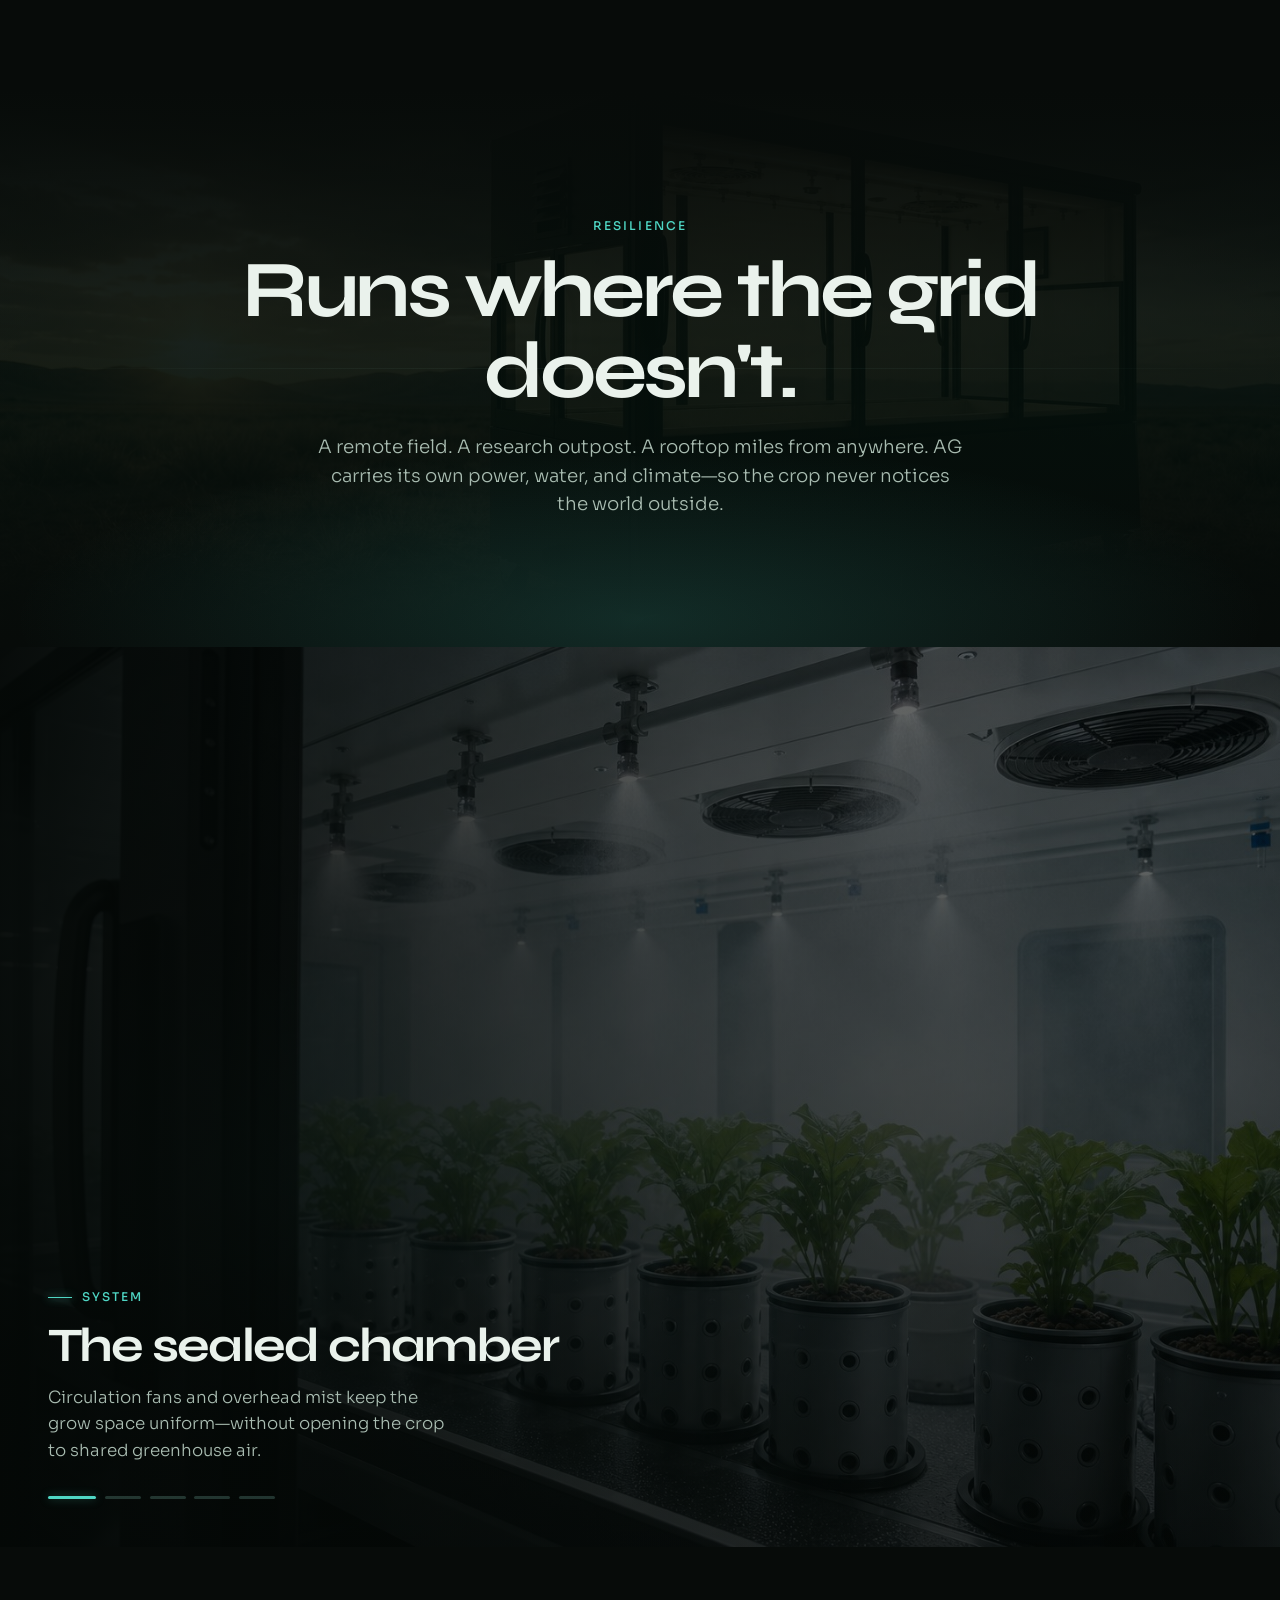
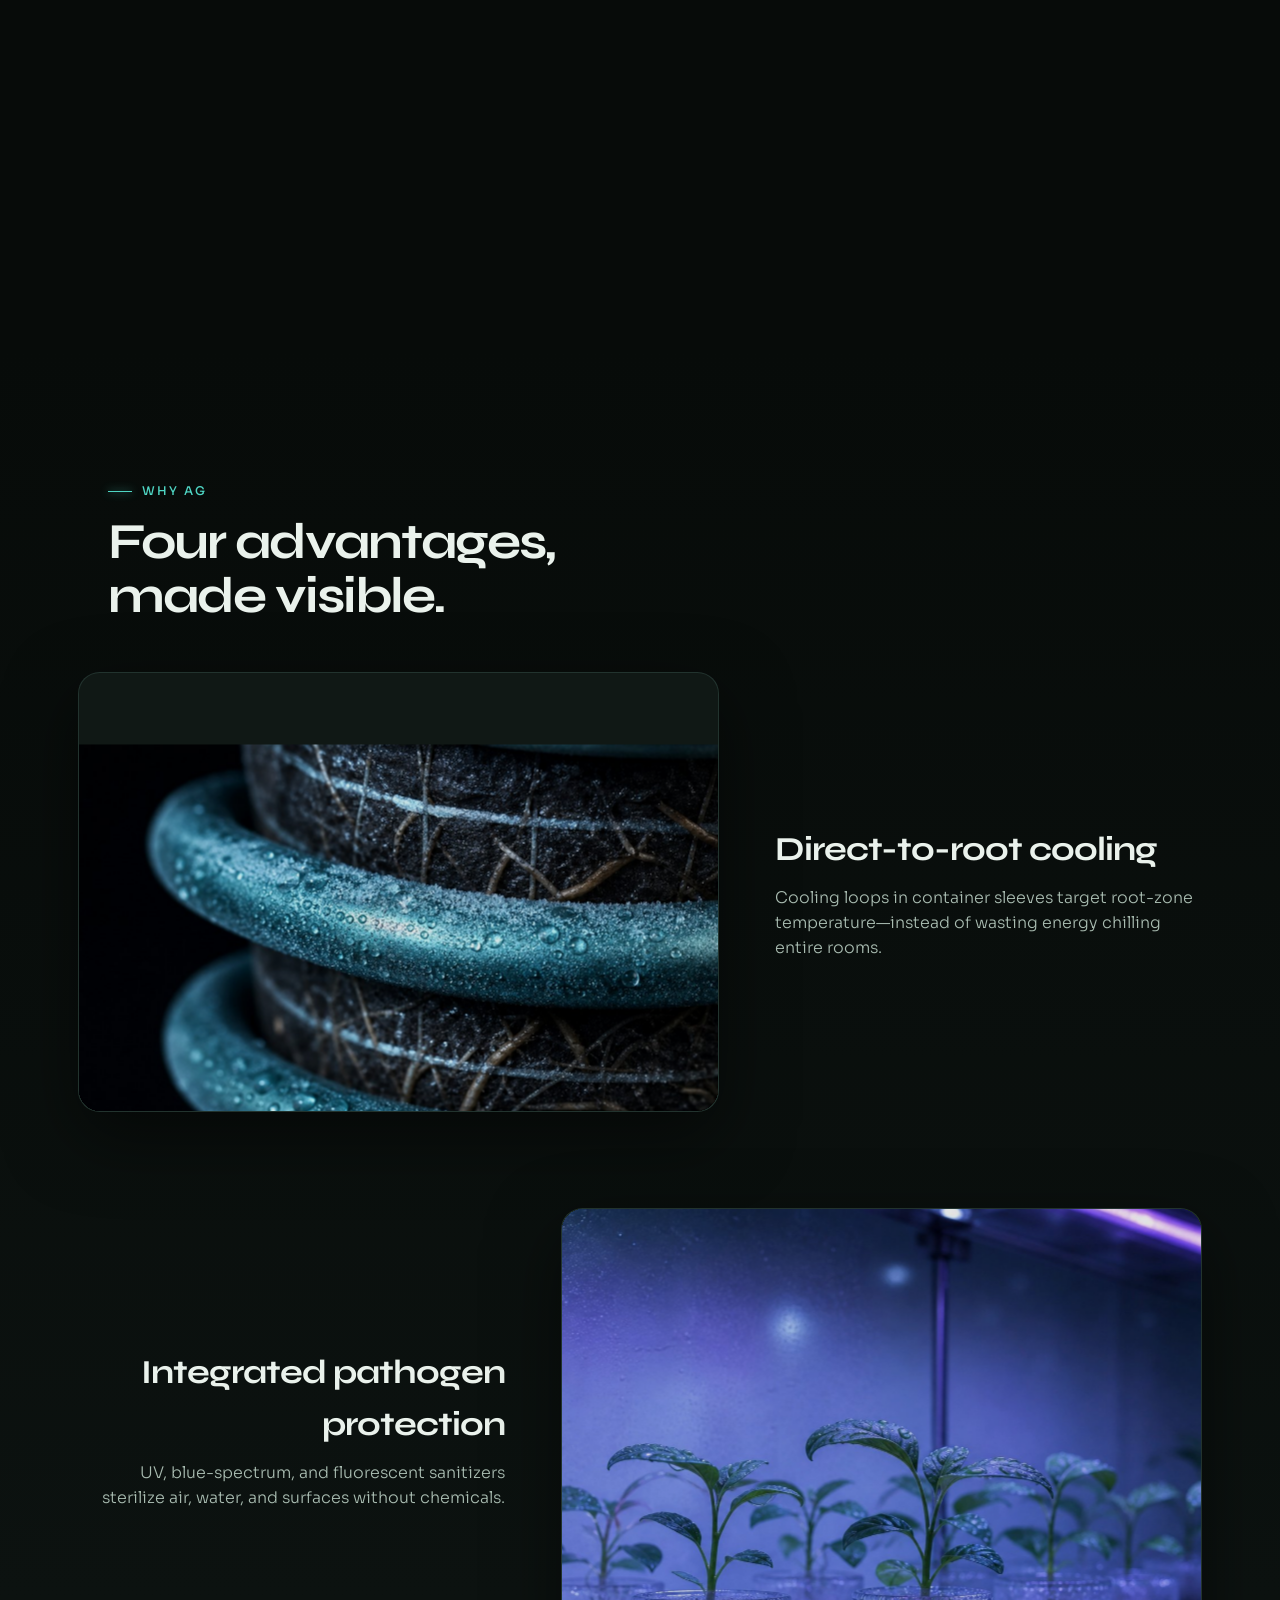
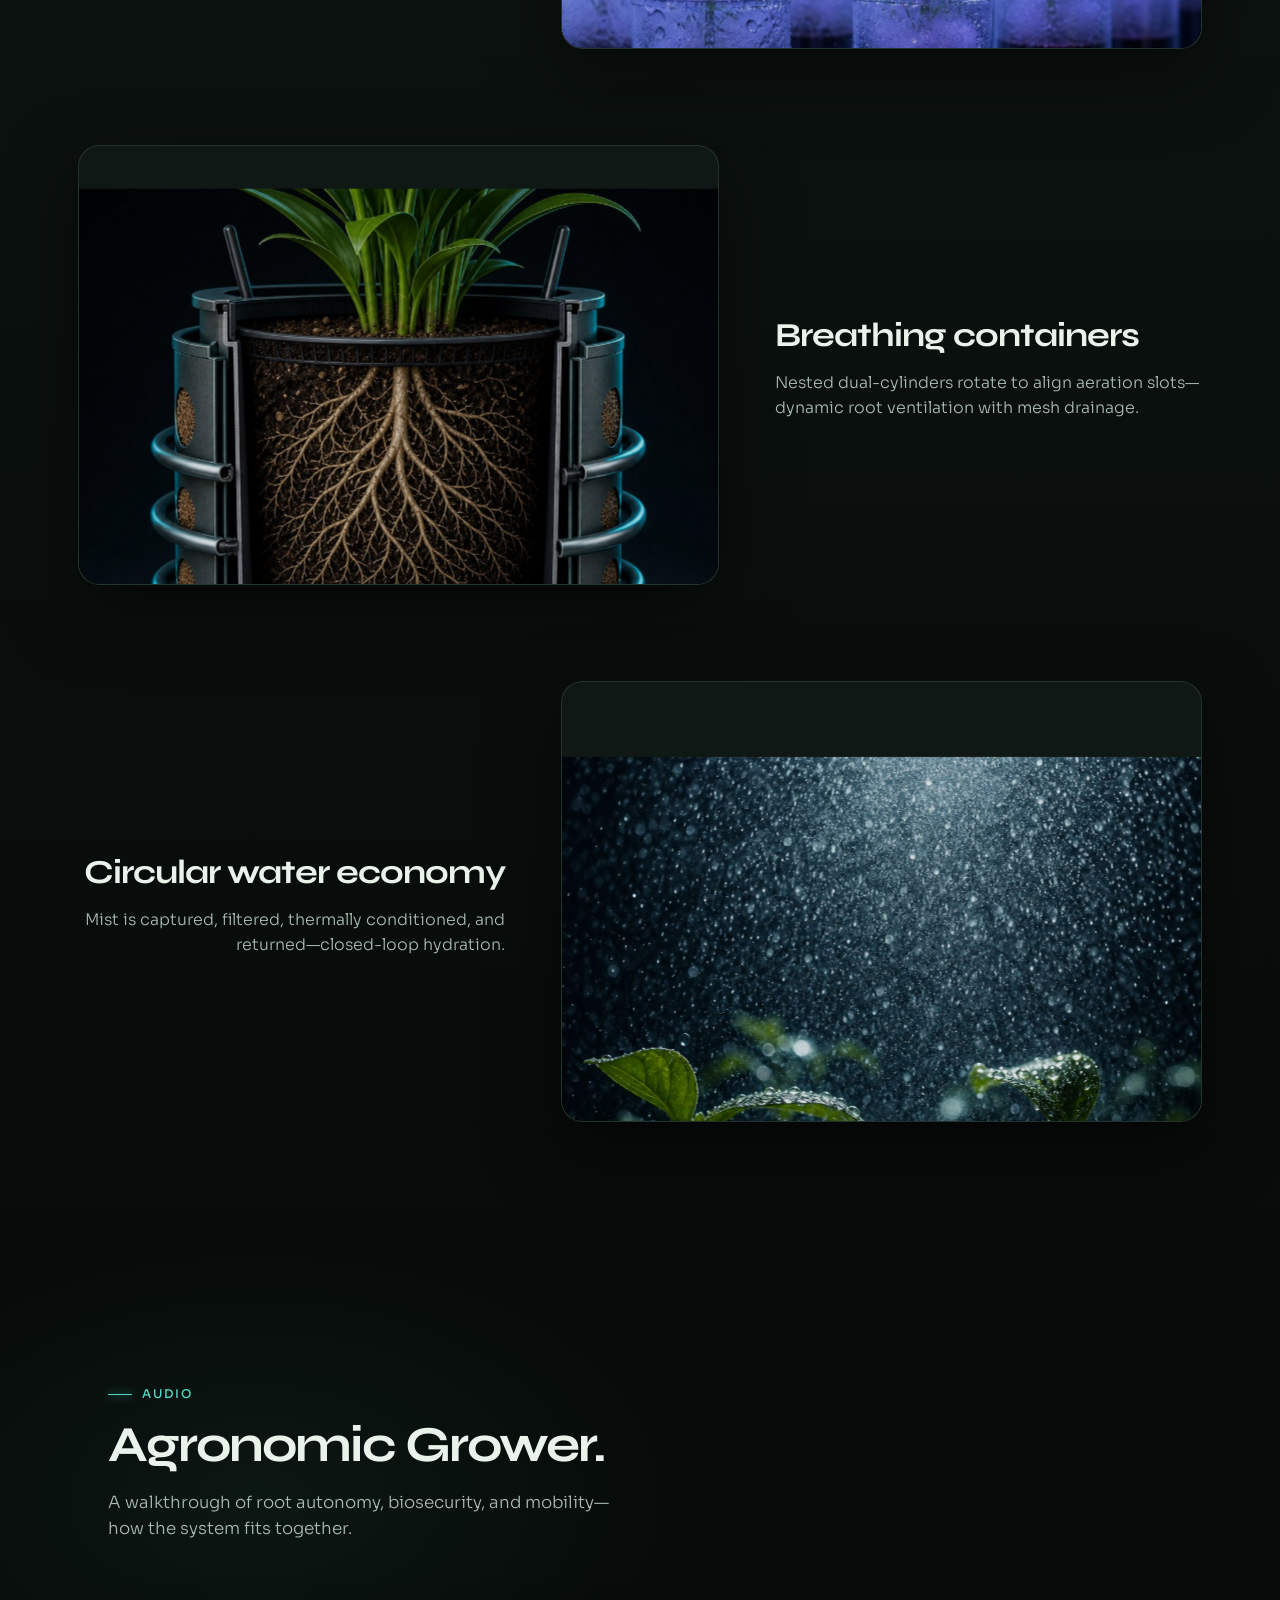
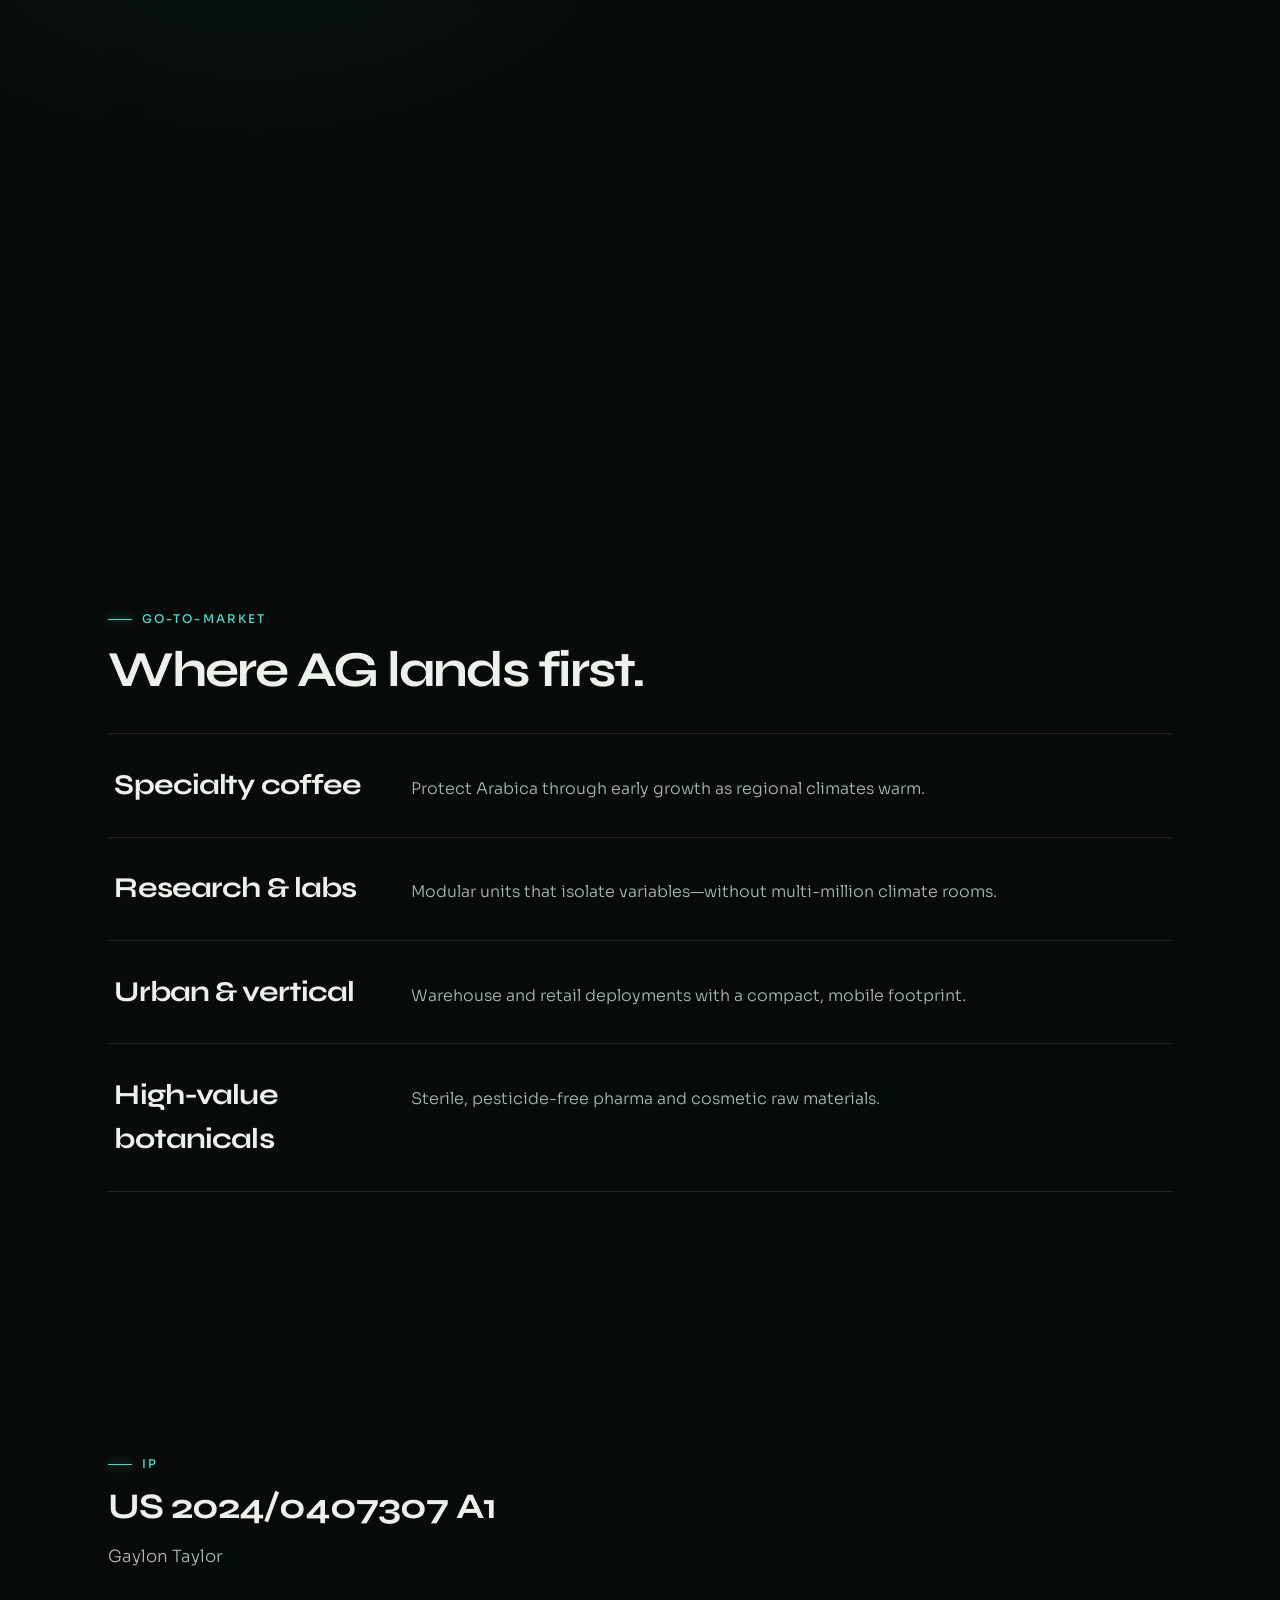
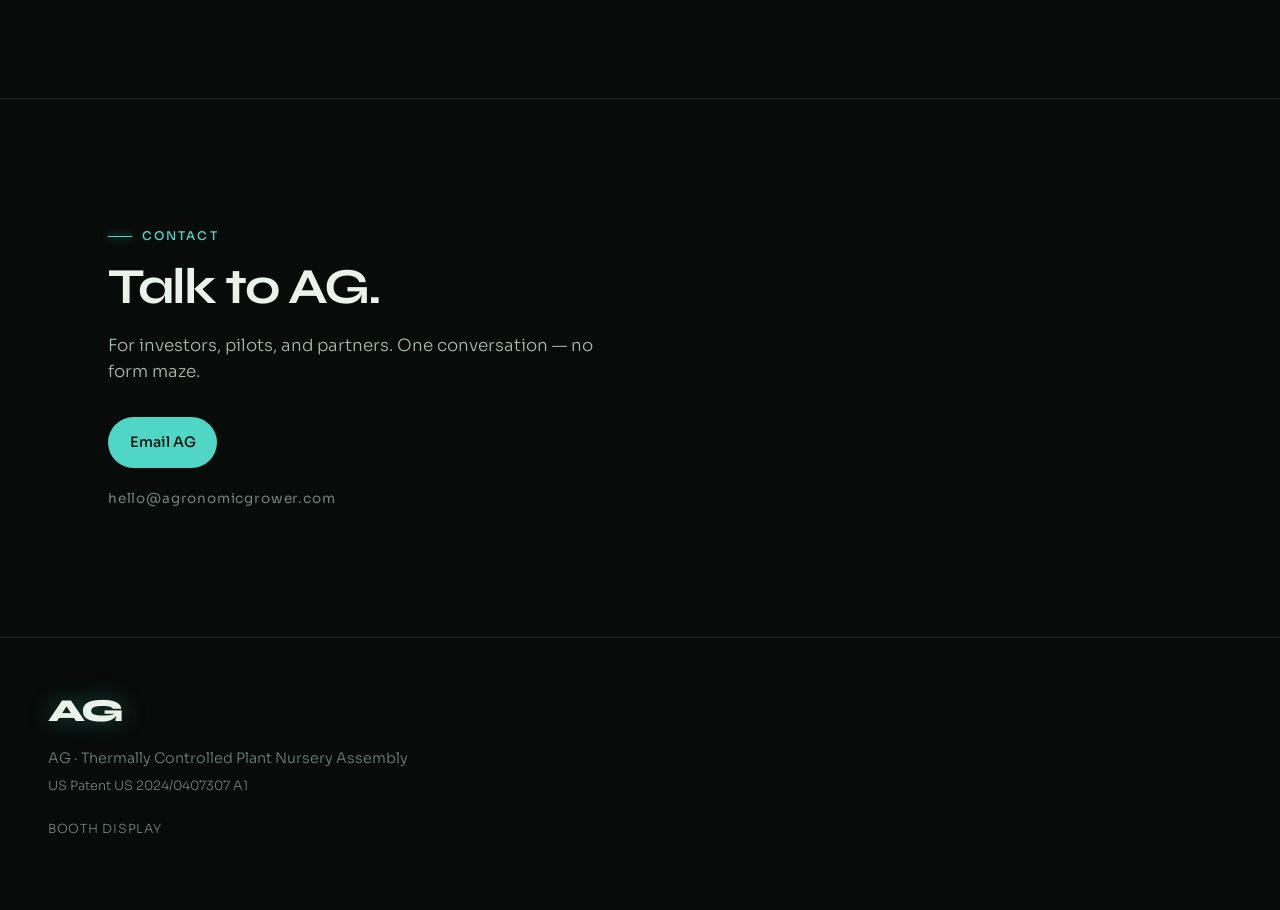
==== commit 12e32061: "Unify brand typography with Syne font Removes the unused Outfit font from both HTML font imports and" ====
--- a/index.html
+++ b/index.html
@@ -11,7 +11,7 @@
     <link rel="preconnect" href="https://fonts.googleapis.com" />
     <link rel="preconnect" href="https://fonts.gstatic.com" crossorigin />
     <link
-      href="https://fonts.googleapis.com/css2?family=Outfit:wght@600;700;800&family=Sora:wght@300;400;500;600&family=Syne:wght@600;700;800&display=swap"
+      href="https://fonts.googleapis.com/css2?family=Sora:wght@300;400;500;600&family=Syne:wght@600;700;800&display=swap"
       rel="stylesheet"
     />
     <link rel="stylesheet" href="css/styles.css" />
--- a/css/styles.css
+++ b/css/styles.css
@@ -14,7 +14,6 @@
   --ease: cubic-bezier(0.16, 1, 0.3, 1);
   --ease-smooth: cubic-bezier(0.65, 0, 0.35, 1);
   --font-display: "Syne", sans-serif;
-  --font-brand: "Outfit", sans-serif;
   --font-body: "Sora", sans-serif;
 }
 
@@ -137,7 +136,7 @@
 }
 
 .nav__brand {
-  font-family: var(--font-brand);
+  font-family: var(--font-display);
   font-weight: 800;
   font-size: 1.35rem;
   letter-spacing: -0.04em;
@@ -302,10 +301,10 @@
 
 .hero__brand {
   margin: 0 0 0.75rem;
-  font-family: var(--font-brand);
+  font-family: var(--font-display);
   font-size: clamp(4.25rem, 15vw, 8rem);
   font-weight: 800;
-  letter-spacing: -0.06em;
+  letter-spacing: -0.07em;
   line-height: 0.85;
   text-shadow: 0 0 40px rgba(79, 214, 196, 0.25);
 }
@@ -727,10 +726,10 @@
 
 .hub-label {
   fill: var(--ink);
-  font-family: var(--font-brand);
-  font-size: 12px;
+  font-family: var(--font-display);
+  font-size: 13px;
   font-weight: 800;
-  letter-spacing: -0.03em;
+  letter-spacing: -0.02em;
 }
 
 .hub-glow {
@@ -1365,10 +1364,10 @@
 }
 
 .footer__brand {
-  font-family: var(--font-brand);
+  font-family: var(--font-display);
   font-weight: 800;
   font-size: 2rem;
-  letter-spacing: -0.04em;
+  letter-spacing: -0.05em;
   color: var(--ink);
   margin-bottom: 0.75rem;
   text-shadow: 0 0 24px var(--glow-soft);
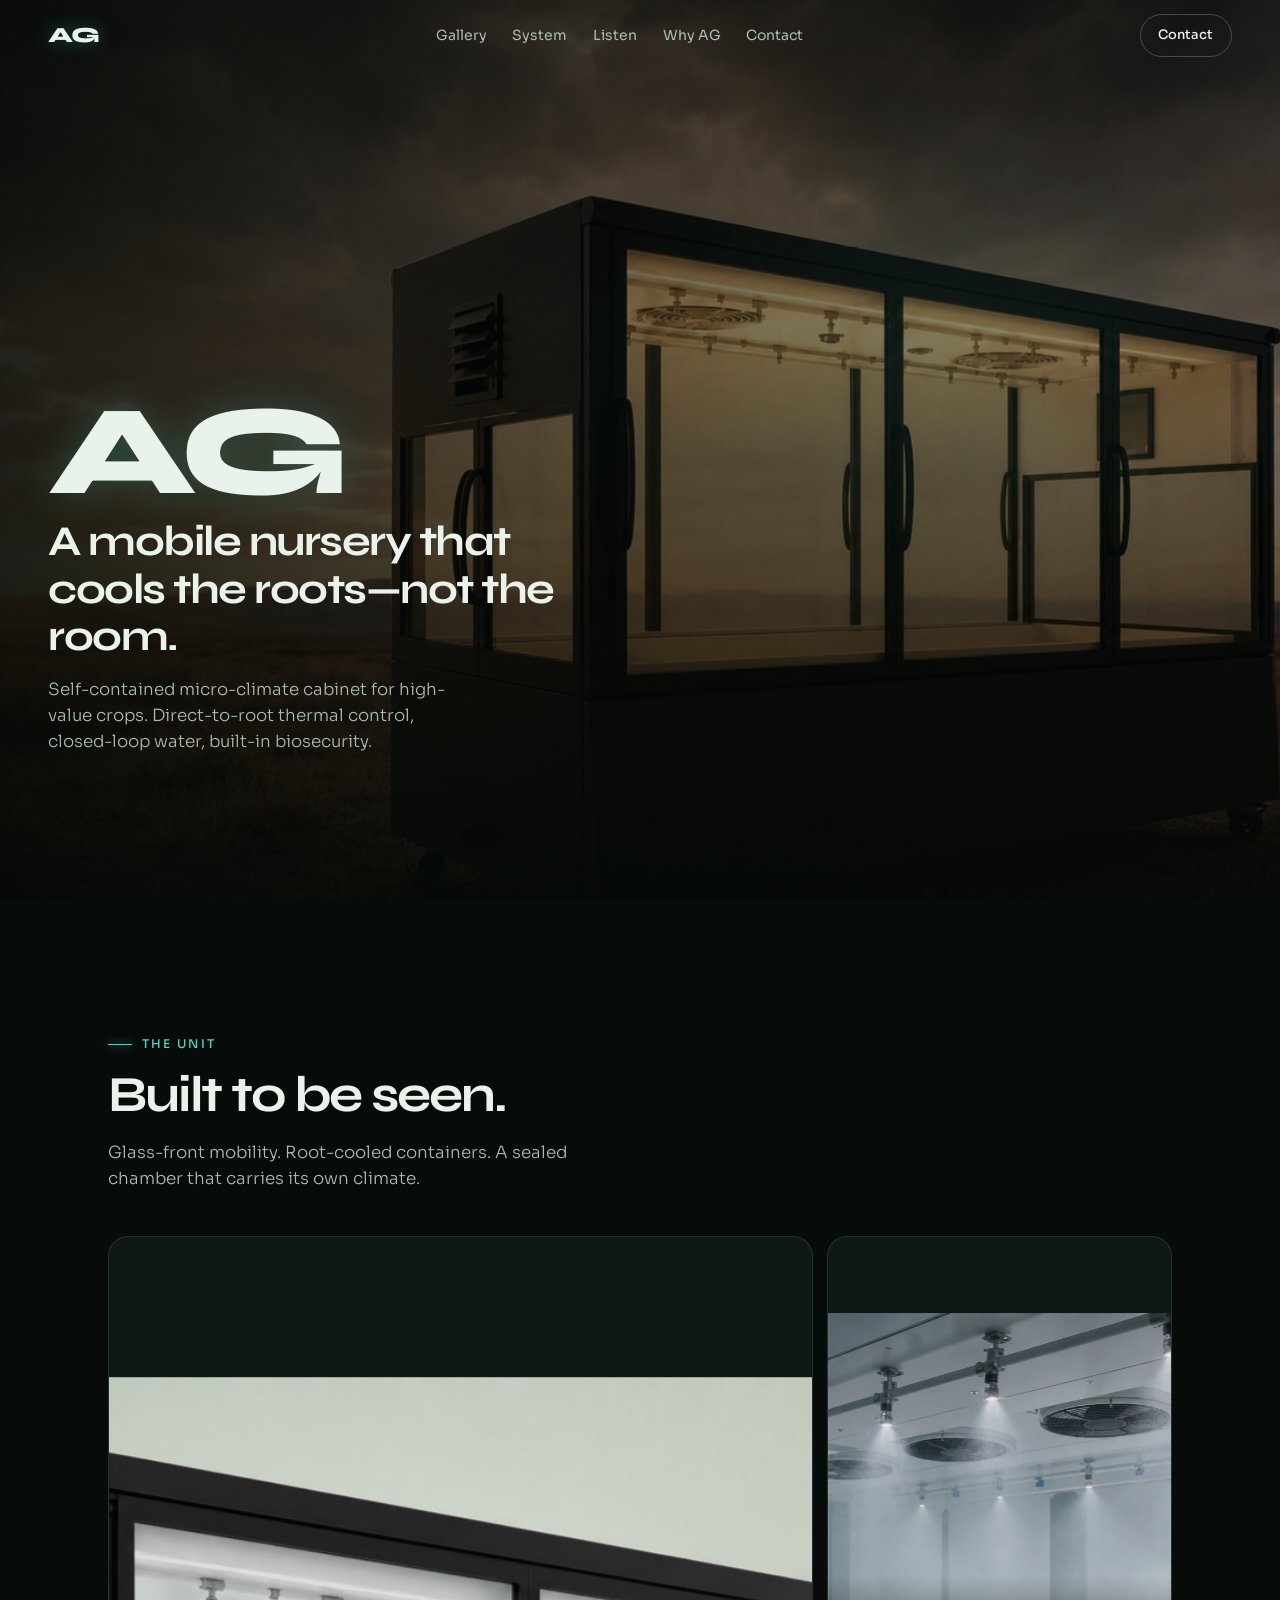
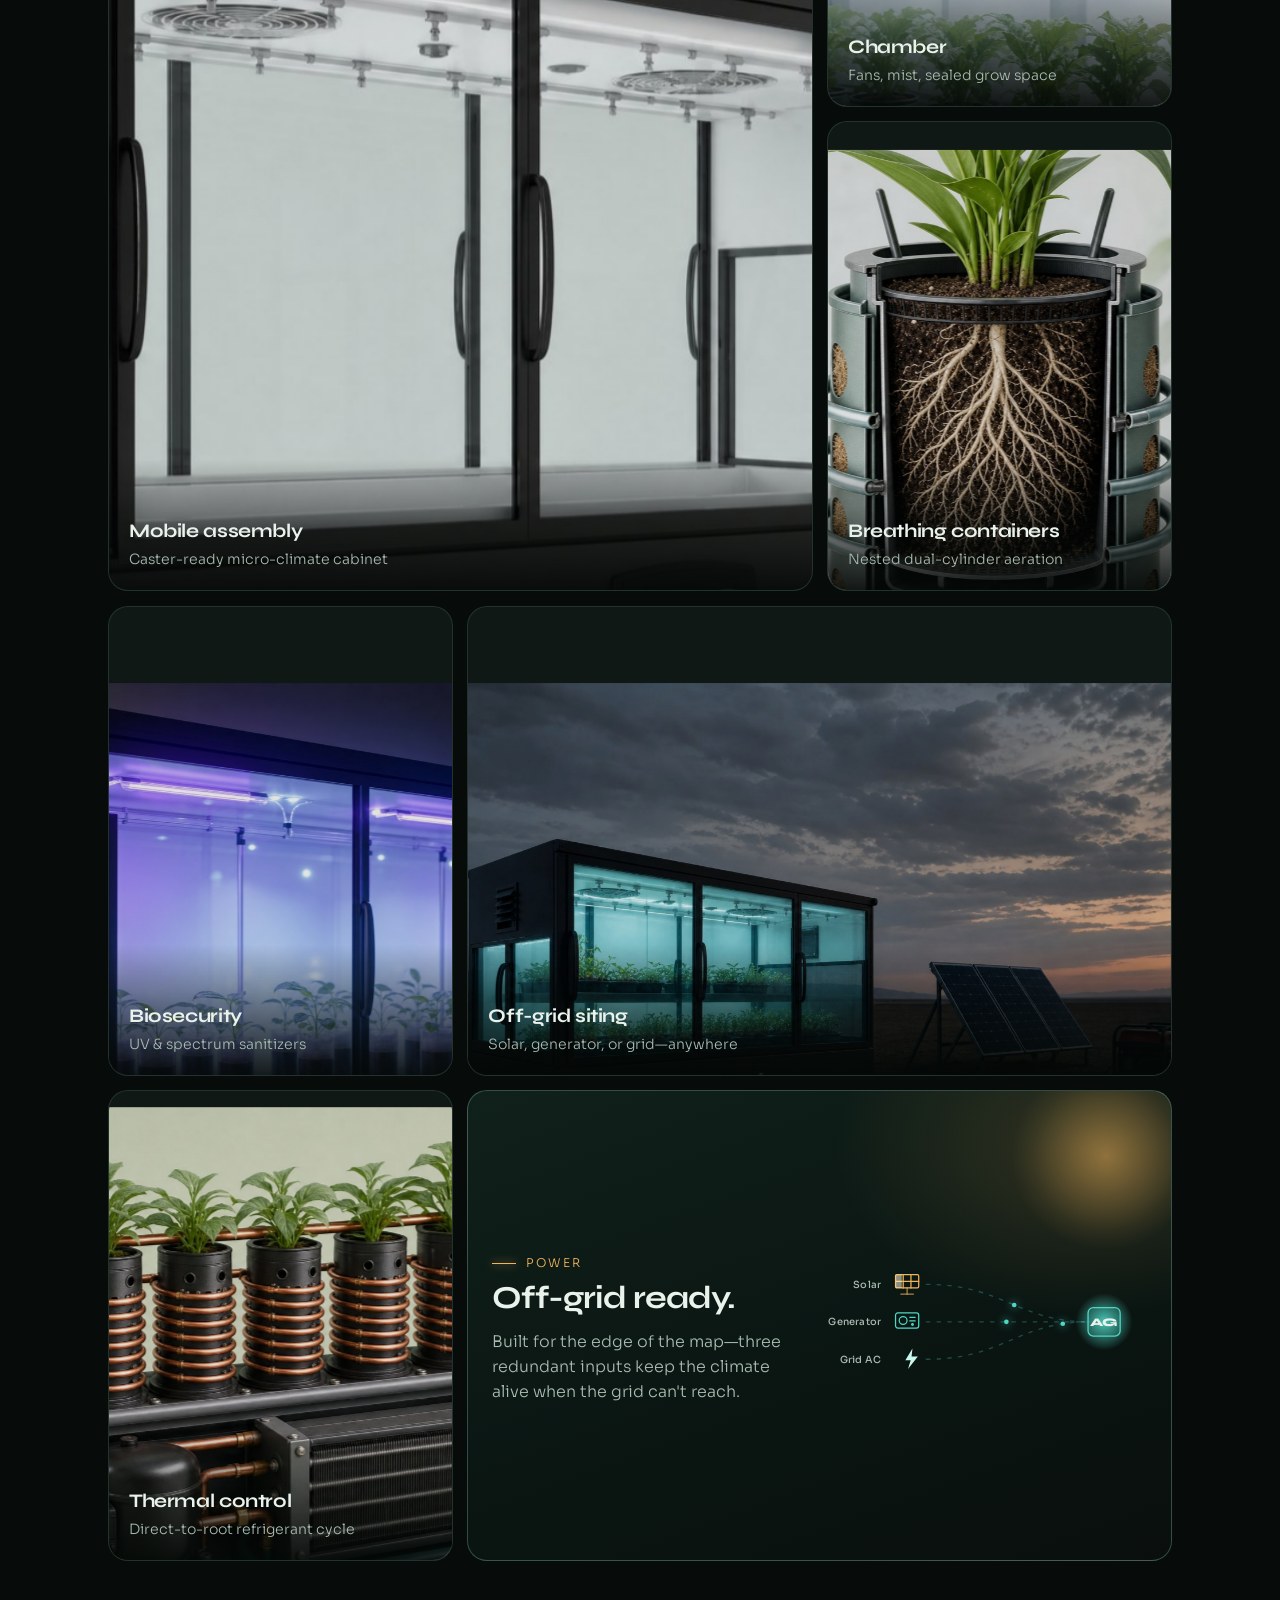
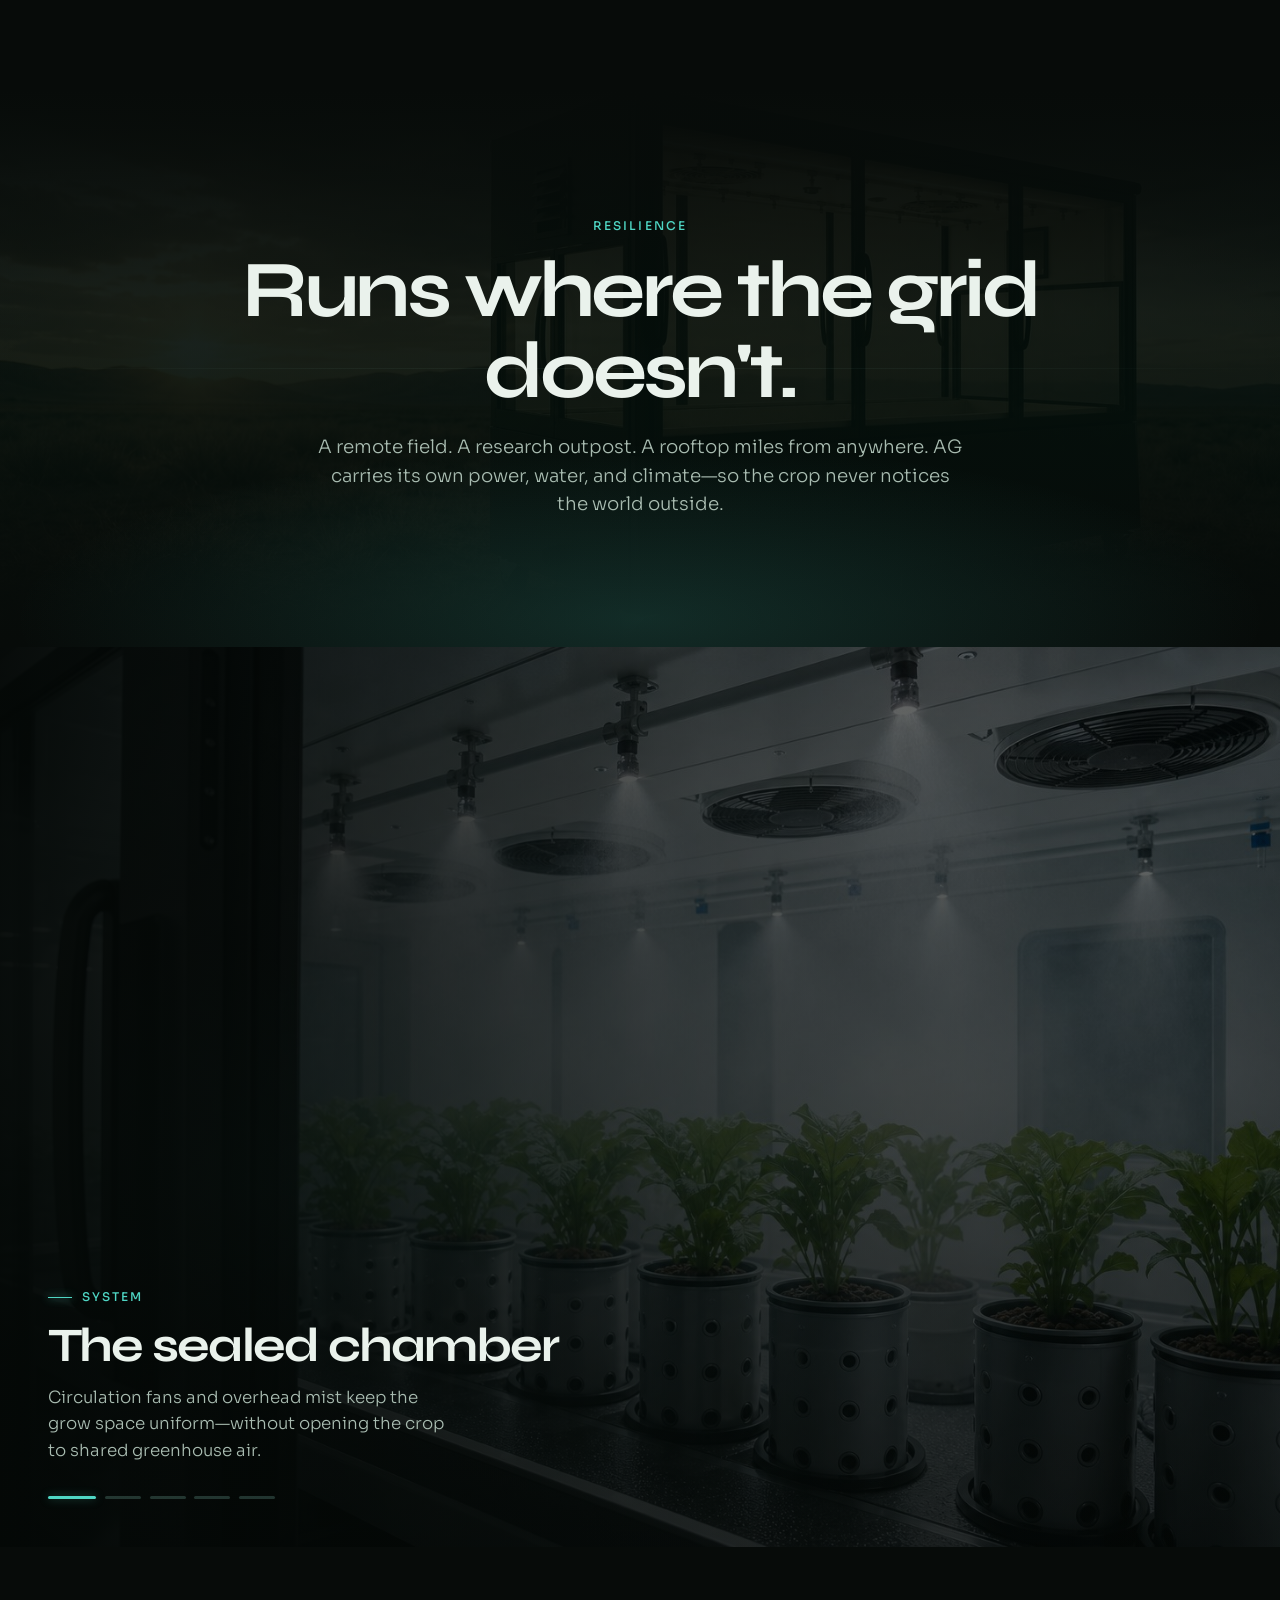
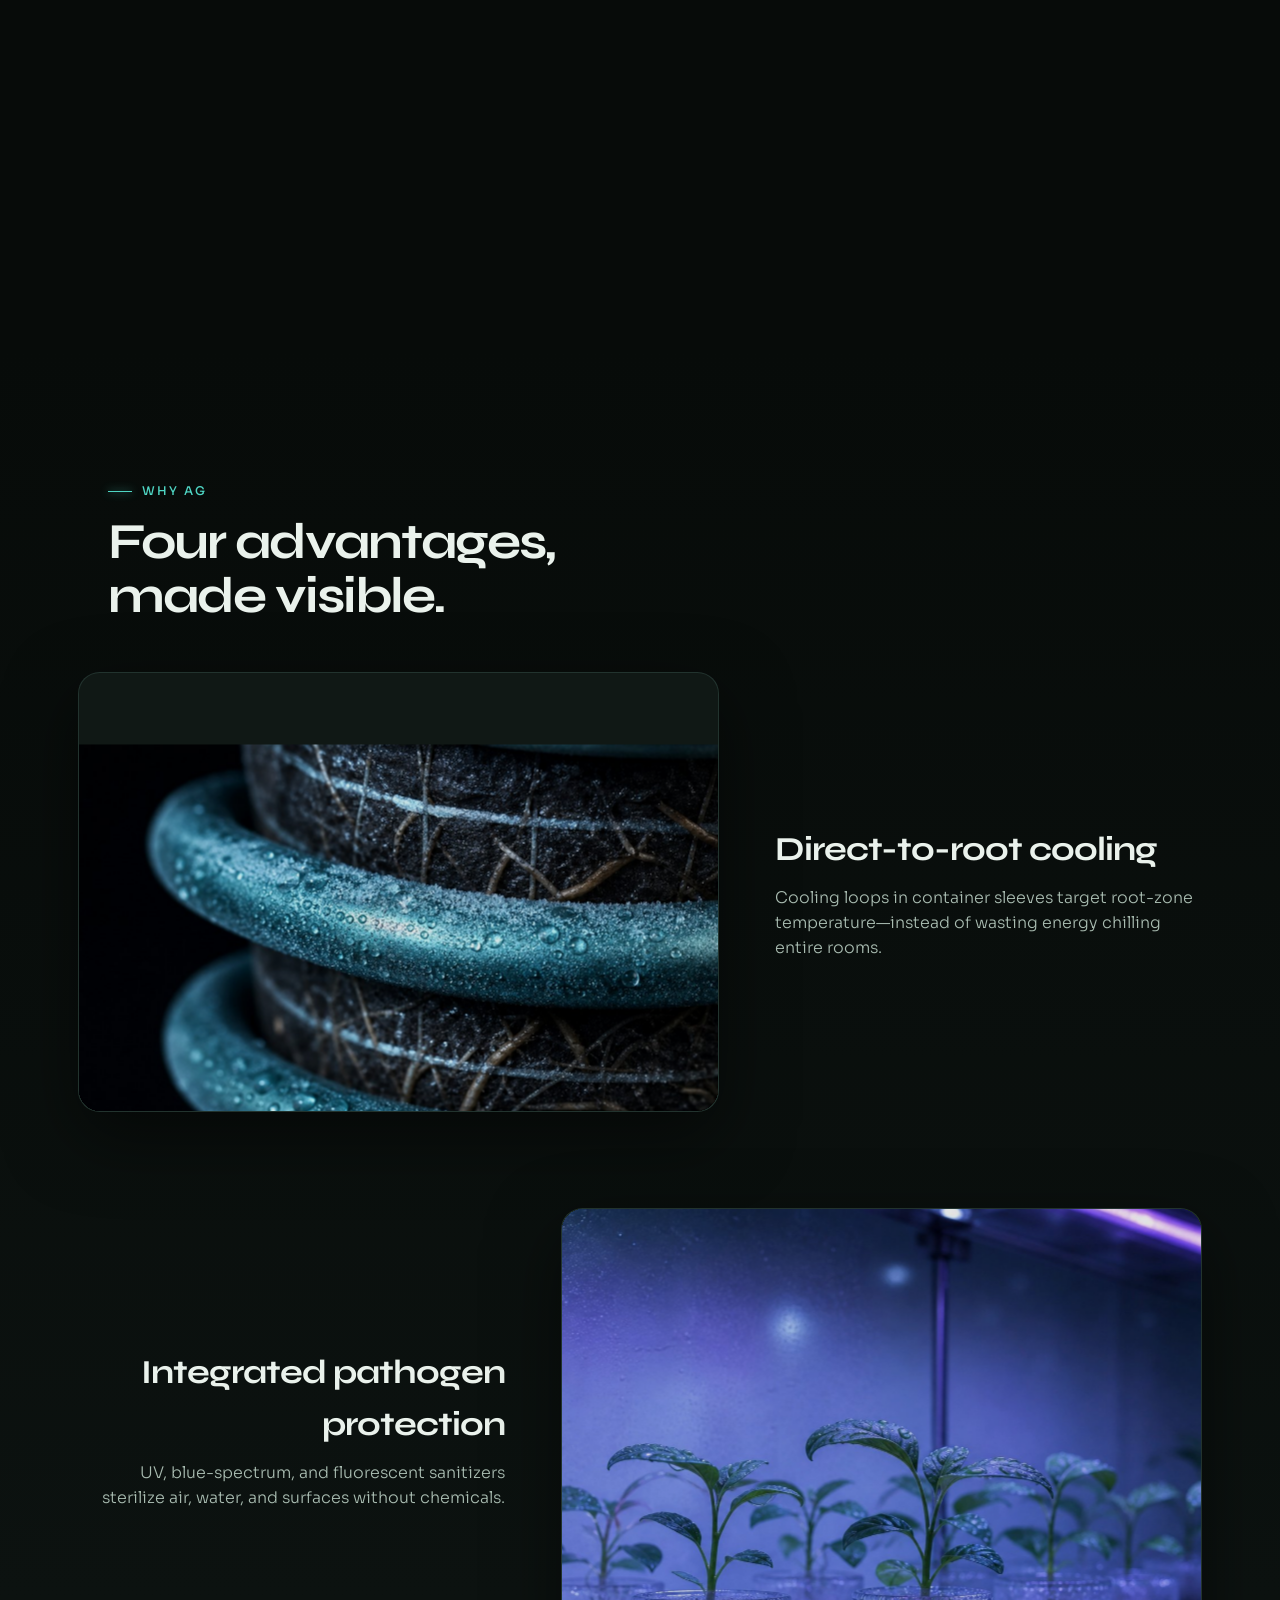
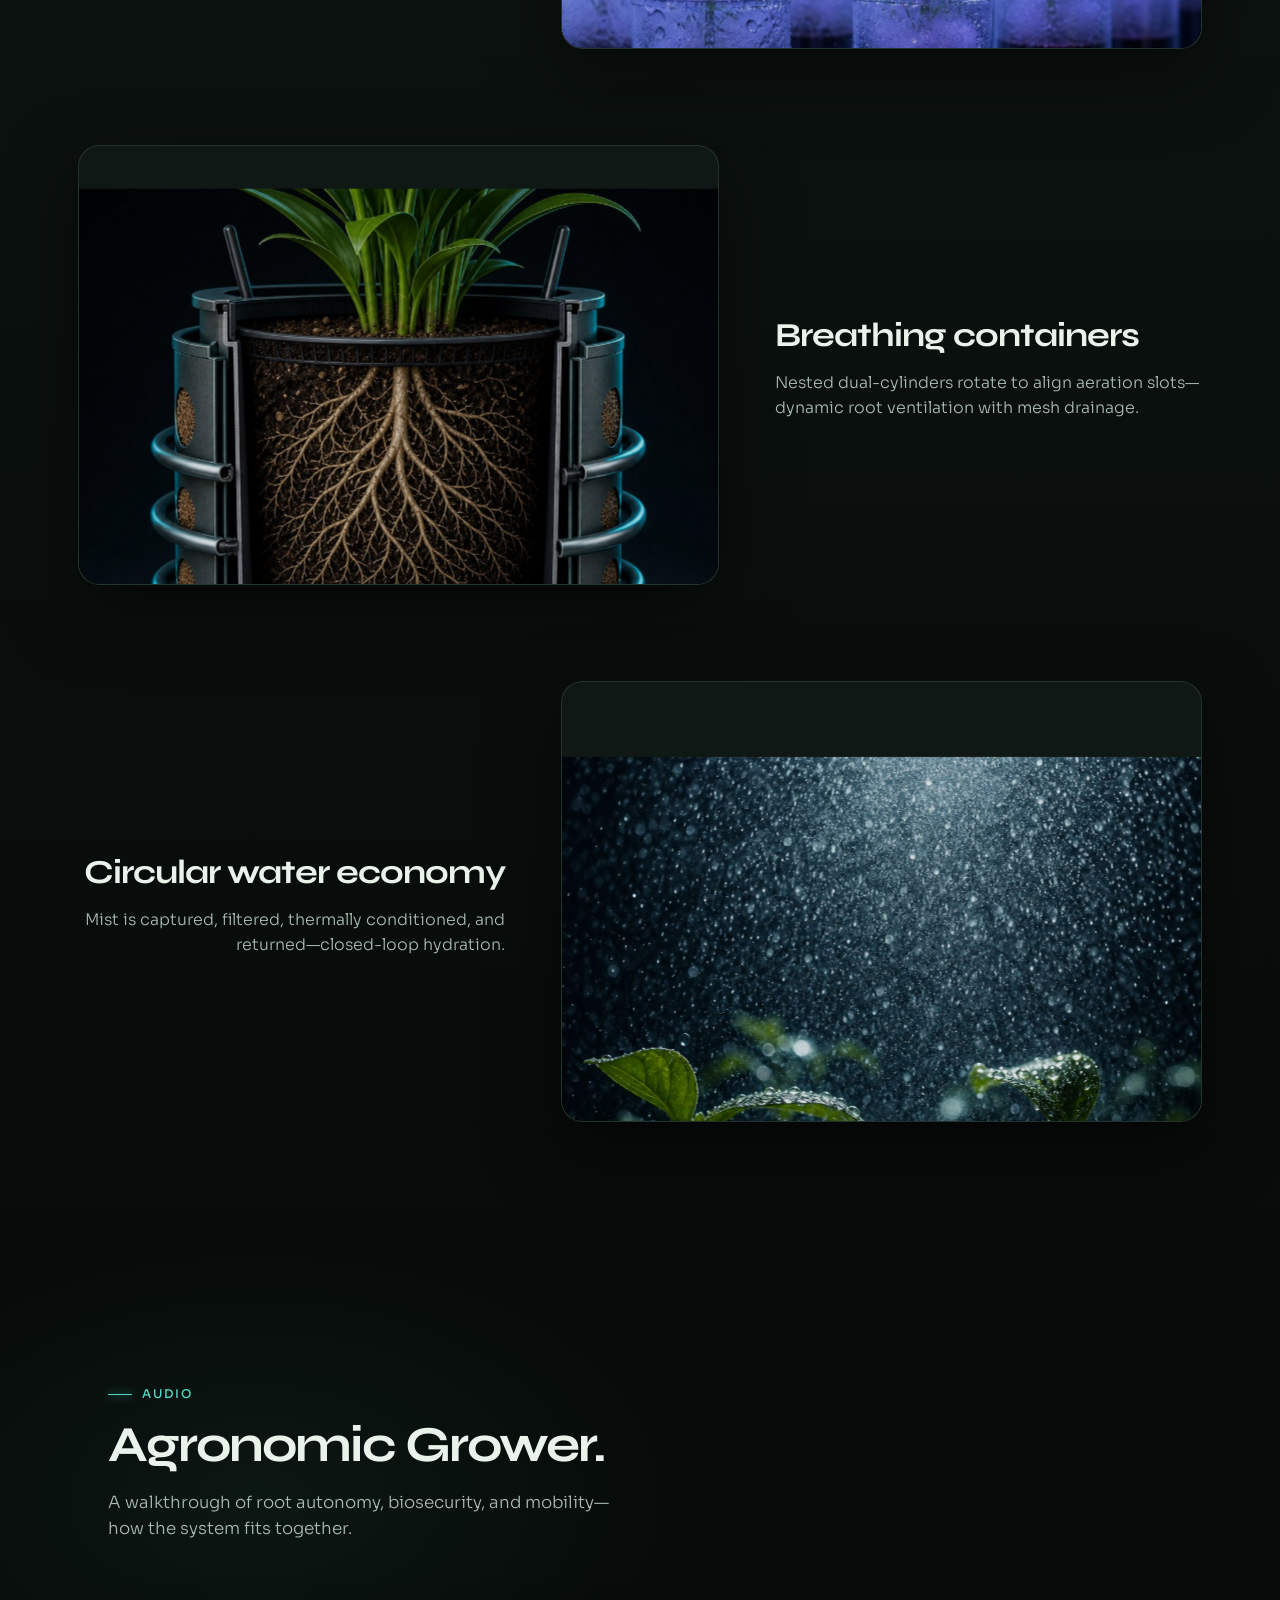
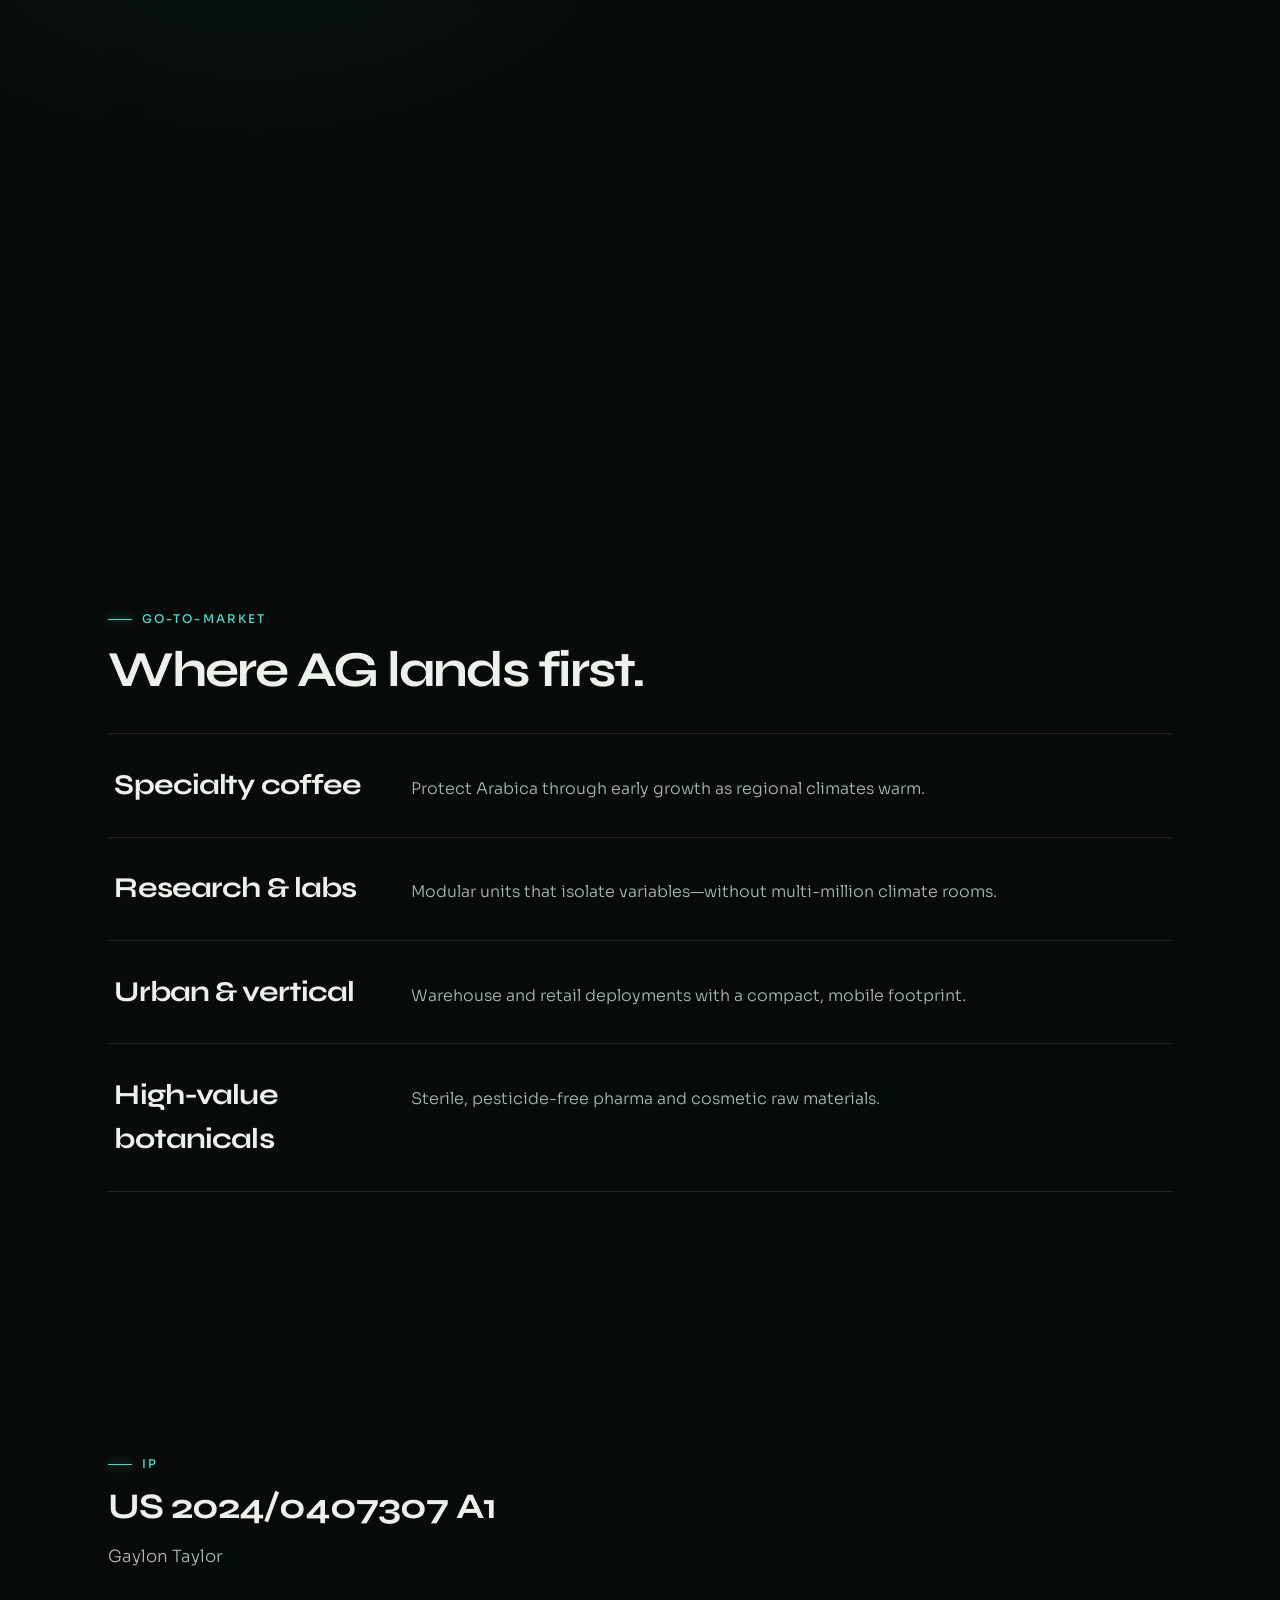
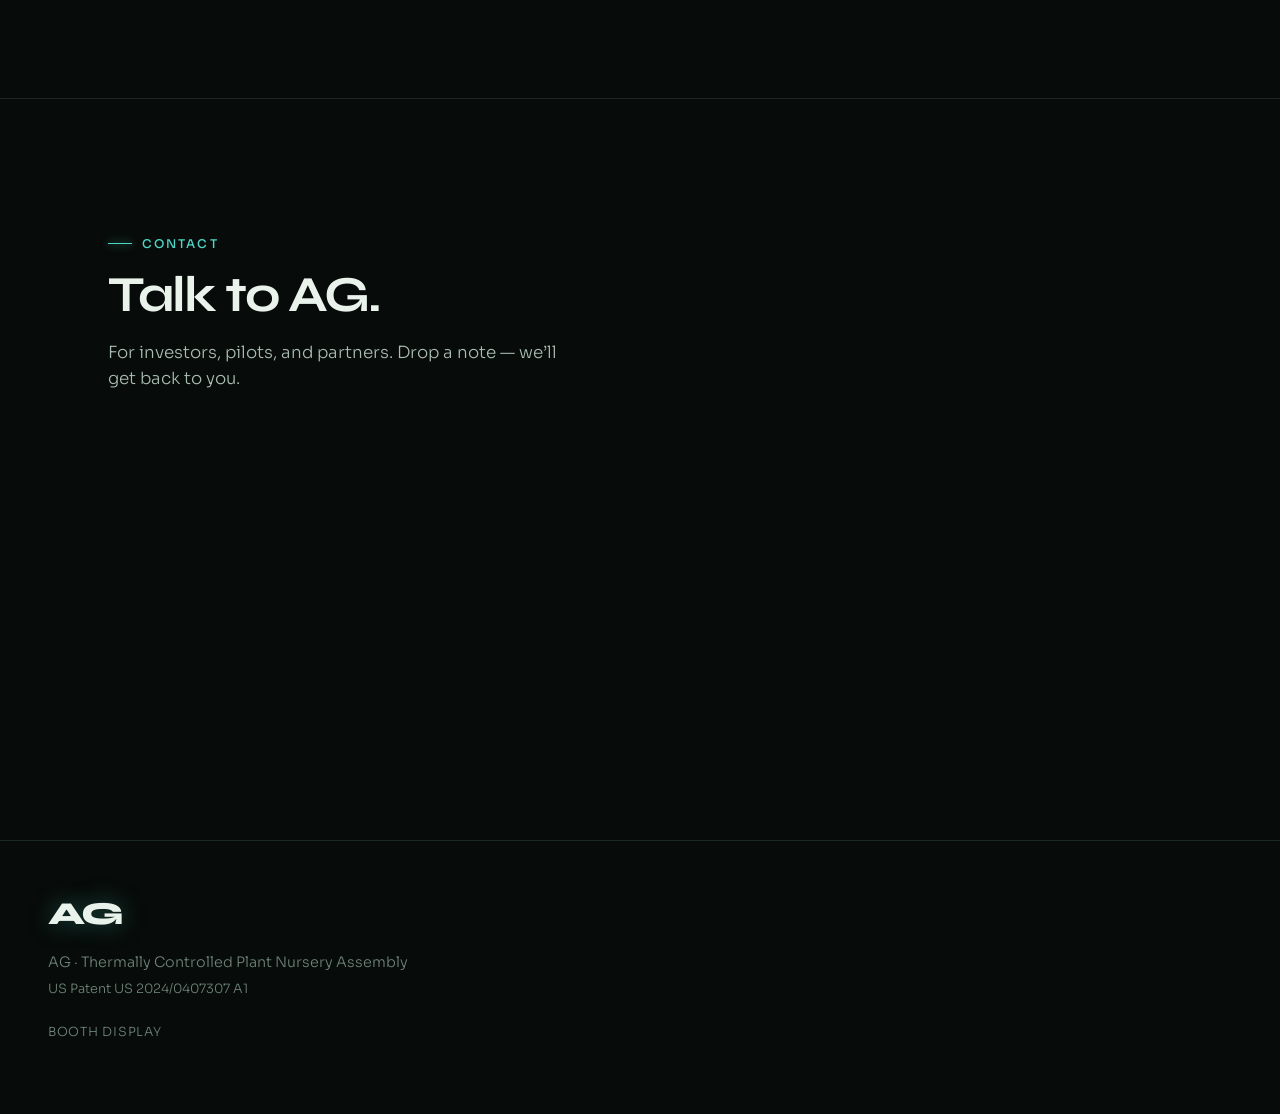
==== commit e0cfe121: "Add Formspree contact form and thank-you page Reworks the homepage contact section from a mailto CTA" ====
--- a/index.html
+++ b/index.html
@@ -438,15 +438,61 @@
 
       <section class="section contact" id="contact">
         <div class="section__inner contact__inner">
-          <p class="eyebrow reveal">Contact</p>
-          <h2 class="section__title reveal">Talk to AG.</h2>
-          <p class="section__body reveal">
-            For investors, pilots, and partners. One conversation — no form maze.
-          </p>
-          <div class="contact__actions reveal" data-delay="1">
-            <a class="btn btn--primary" href="mailto:hello@agronomicgrower.com?subject=Agronomic%20Grower">Email AG</a>
-          </div>
-          <p class="contact__meta reveal" data-delay="2">hello@agronomicgrower.com</p>
+          <div class="contact__copy">
+            <p class="eyebrow reveal">Contact</p>
+            <h2 class="section__title reveal">Talk to AG.</h2>
+            <p class="section__body reveal">
+              For investors, pilots, and partners. Drop a note — we’ll get back to you.
+            </p>
+          </div>
+
+          <form
+            class="contact-form reveal"
+            data-delay="1"
+            data-contact-form
+            action="https://formspree.io/f/REPLACE_WITH_YOUR_ID"
+            method="POST"
+          >
+            <div class="contact-form__row">
+              <label class="field">
+                <span class="field__label">Name</span>
+                <input type="text" name="name" autocomplete="name" required placeholder="Your name" />
+              </label>
+              <label class="field">
+                <span class="field__label">Email</span>
+                <input type="email" name="email" autocomplete="email" required placeholder="you@company.com" />
+              </label>
+            </div>
+
+            <div class="contact-form__row">
+              <label class="field">
+                <span class="field__label">Organization</span>
+                <input type="text" name="organization" autocomplete="organization" placeholder="Company or fund" />
+              </label>
+              <label class="field">
+                <span class="field__label">Interest</span>
+                <select name="interest" required>
+                  <option value="" disabled selected>Select one</option>
+                  <option value="Investor">Investor</option>
+                  <option value="Pilot">Pilot / deployment</option>
+                  <option value="Partner">Partner</option>
+                  <option value="Other">Other</option>
+                </select>
+              </label>
+            </div>
+
+            <label class="field">
+              <span class="field__label">Message</span>
+              <textarea name="message" rows="5" required placeholder="What are you exploring?"></textarea>
+            </label>
+
+            <input type="text" name="_gotcha" class="contact-form__honeypot" tabindex="-1" autocomplete="off" aria-hidden="true" />
+
+            <div class="contact-form__foot">
+              <button class="btn btn--primary" type="submit" data-contact-submit>Send message</button>
+              <p class="contact-form__status" data-contact-status hidden aria-live="polite"></p>
+            </div>
+          </form>
         </div>
       </section>
     </main>
--- a/css/styles.css
+++ b/css/styles.css
@@ -1323,35 +1323,135 @@
 }
 
 .contact__inner {
-  display: flex;
-  flex-direction: column;
-  align-items: flex-start;
-}
-
-.contact__actions {
+  display: grid;
+  gap: clamp(2rem, 5vw, 3.5rem);
+}
+
+.contact__copy {
+  max-width: 34rem;
+}
+
+.contact-form {
+  width: 100%;
+  max-width: 40rem;
+  display: grid;
+  gap: 1rem;
+  padding: clamp(1.25rem, 3vw, 1.75rem);
+  border: 1px solid var(--line);
+  border-radius: 1.25rem;
+  background: linear-gradient(160deg, rgba(79, 214, 196, 0.05), rgba(0, 0, 0, 0.35));
+  box-shadow: inset 0 0 40px rgba(79, 214, 196, 0.03), 0 20px 60px rgba(0, 0, 0, 0.35);
+}
+
+.contact-form__row {
+  display: grid;
+  gap: 1rem;
+}
+
+@media (min-width: 640px) {
+  .contact-form__row {
+    grid-template-columns: 1fr 1fr;
+  }
+}
+
+.field {
+  display: grid;
+  gap: 0.45rem;
+}
+
+.field__label {
+  font-size: 0.68rem;
+  letter-spacing: 0.14em;
+  text-transform: uppercase;
+  color: var(--muted);
+}
+
+.field input,
+.field select,
+.field textarea {
+  width: 100%;
+  padding: 0.85rem 1rem;
+  border: 1px solid var(--line);
+  border-radius: 0.75rem;
+  background: rgba(7, 11, 9, 0.85);
+  color: var(--ink);
+  font: inherit;
+  font-size: 0.95rem;
+  transition: border-color 0.35s var(--ease), box-shadow 0.35s var(--ease);
+}
+
+.field input::placeholder,
+.field textarea::placeholder {
+  color: var(--muted);
+}
+
+.field select {
+  appearance: none;
+  background-image: url("data:image/svg+xml,%3Csvg xmlns='http://www.w3.org/2000/svg' width='12' height='8' viewBox='0 0 12 8'%3E%3Cpath fill='%236f847a' d='M1 1l5 5 5-5'/%3E%3C/svg%3E");
+  background-repeat: no-repeat;
+  background-position: right 1rem center;
+  padding-right: 2.5rem;
+}
+
+.field input:focus,
+.field select:focus,
+.field textarea:focus {
+  outline: none;
+  border-color: rgba(79, 214, 196, 0.55);
+  box-shadow: 0 0 0 3px rgba(79, 214, 196, 0.12), 0 0 20px rgba(79, 214, 196, 0.15);
+}
+
+.field textarea {
+  resize: vertical;
+  min-height: 7.5rem;
+}
+
+.contact-form__honeypot {
+  position: absolute;
+  left: -9999px;
+  width: 1px;
+  height: 1px;
+  opacity: 0;
+}
+
+.contact-form__foot {
   display: flex;
   flex-wrap: wrap;
-  gap: 0.75rem;
-  margin-top: 2rem;
-}
-
-.btn--ghost-dark {
-  border: 1px solid var(--line-strong);
-  background: rgba(79, 214, 196, 0.04);
-  color: var(--ink);
-}
-
-.btn--ghost-dark:hover {
-  border-color: var(--glow);
-  box-shadow: inset 0 0 24px rgba(79, 214, 196, 0.08);
-  color: var(--ink);
-}
-
-.contact__meta {
-  margin: 1.25rem 0 0;
-  font-size: 0.85rem;
-  letter-spacing: 0.06em;
-  color: var(--muted);
+  align-items: center;
+  gap: 1rem;
+  margin-top: 0.35rem;
+}
+
+.contact-form__status {
+  margin: 0;
+  font-size: 0.88rem;
+  color: var(--glow);
+}
+
+.contact-form__status.is-error {
+  color: #ff9b7a;
+}
+
+.contact-form.is-success .field,
+.contact-form.is-success .contact-form__foot button {
+  opacity: 0.45;
+  pointer-events: none;
+}
+
+.contact-form.is-loading [data-contact-submit] {
+  opacity: 0.7;
+  pointer-events: none;
+}
+
+@media (min-width: 900px) {
+  .contact__inner {
+    grid-template-columns: minmax(0, 0.9fr) minmax(0, 1.1fr);
+    align-items: start;
+  }
+
+  .contact-form {
+    justify-self: end;
+  }
 }
 
 /* Footer */
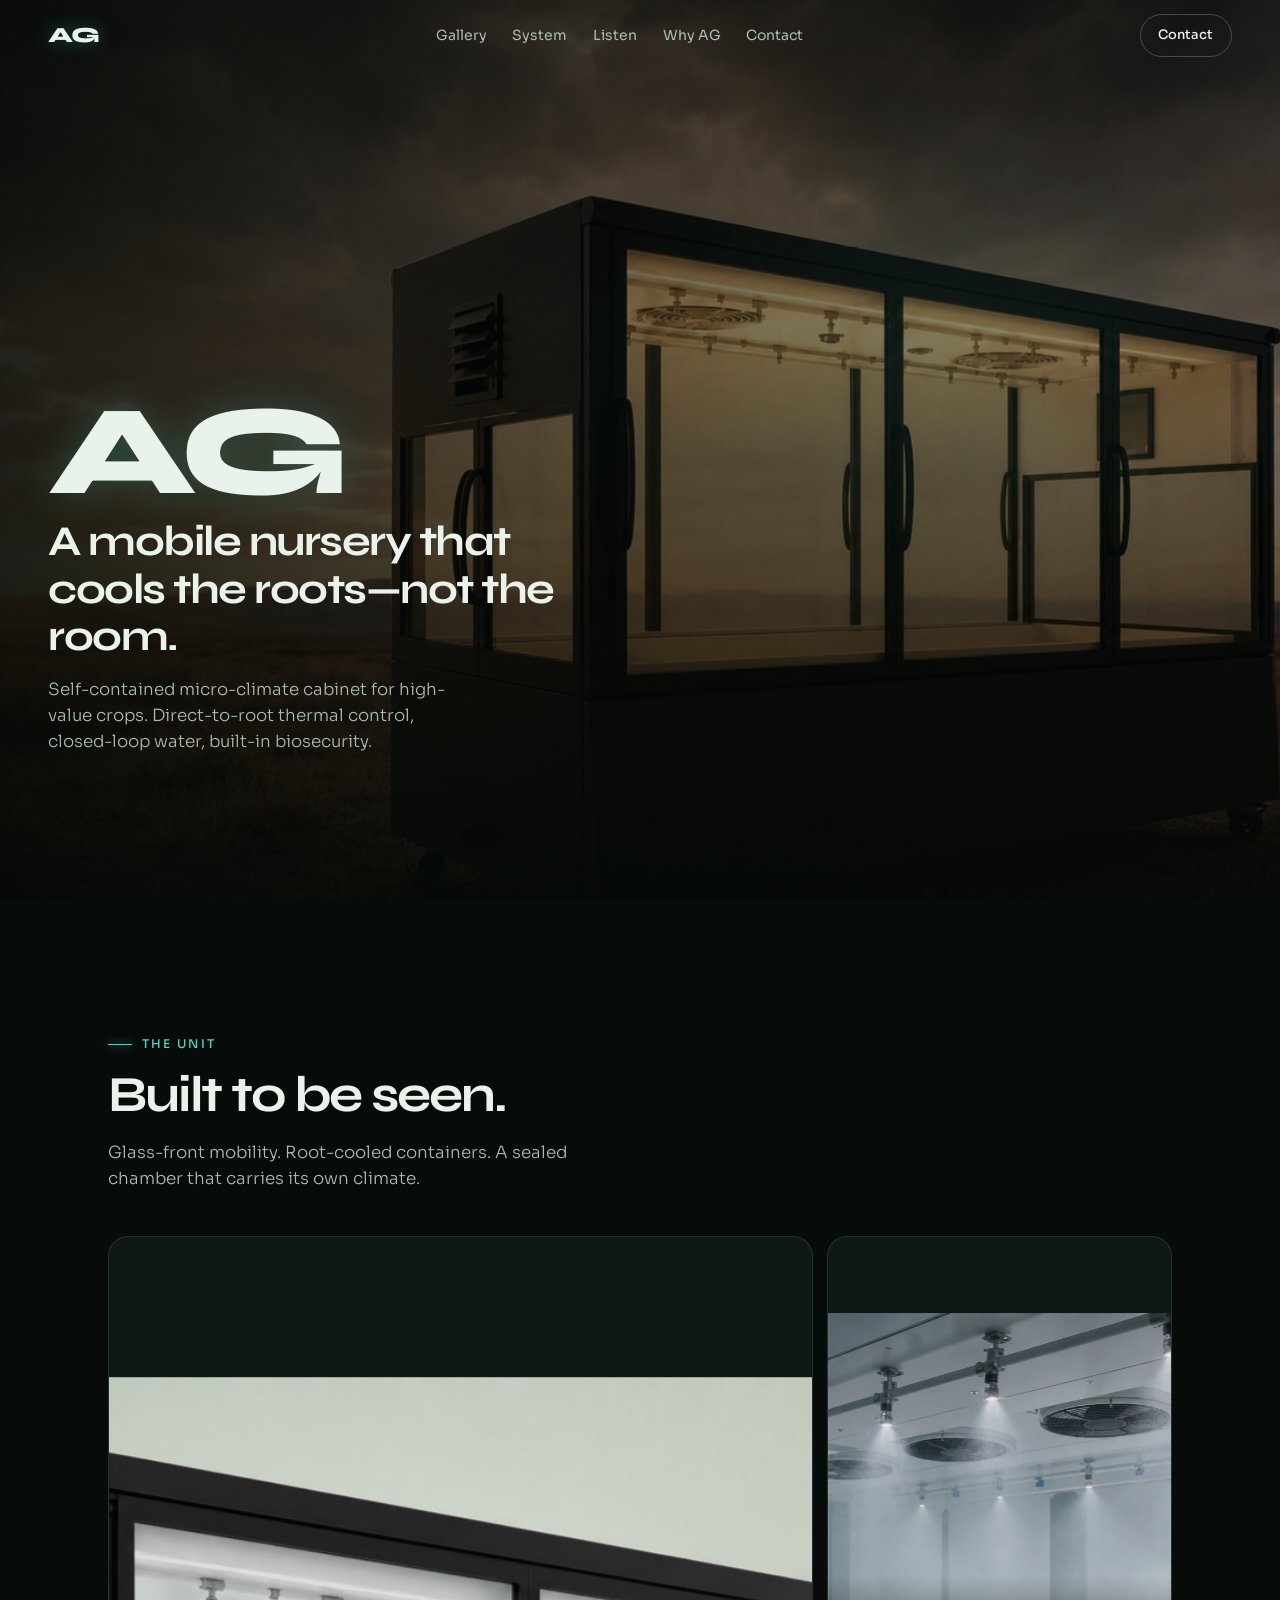
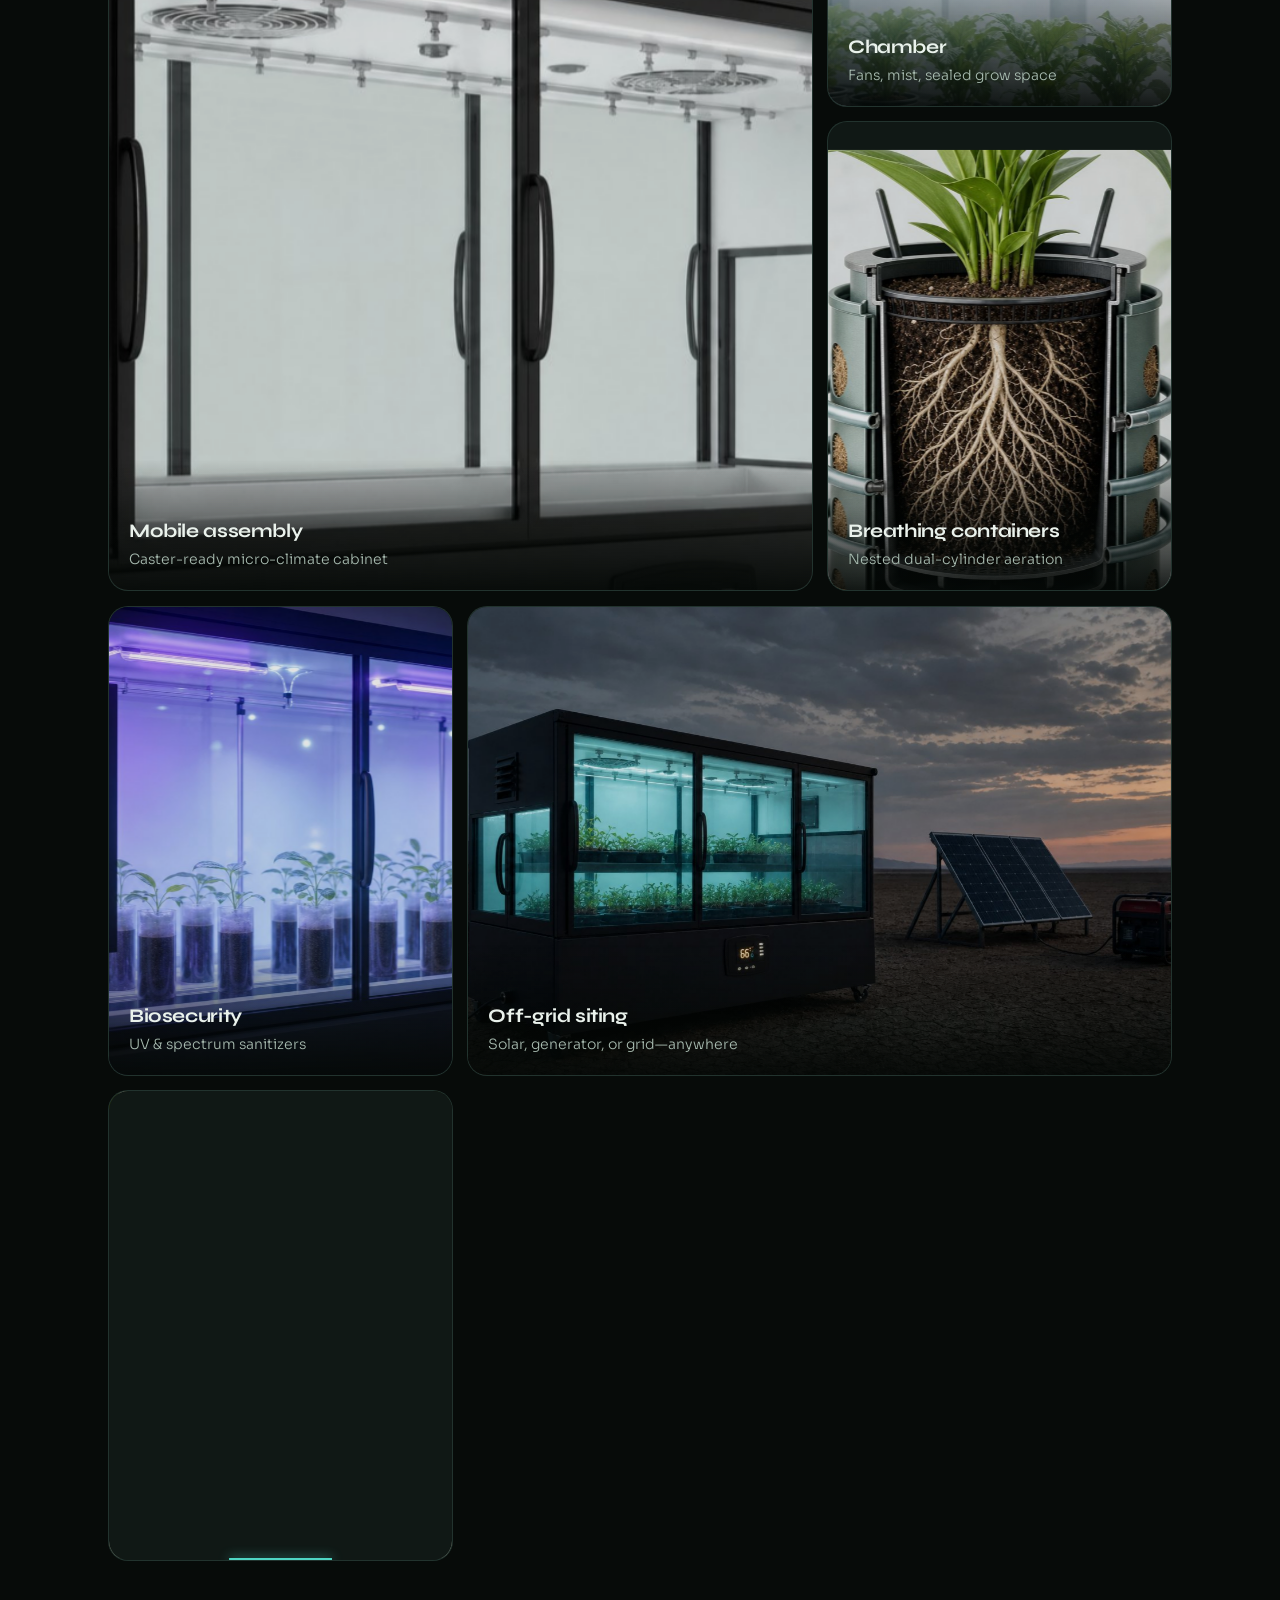
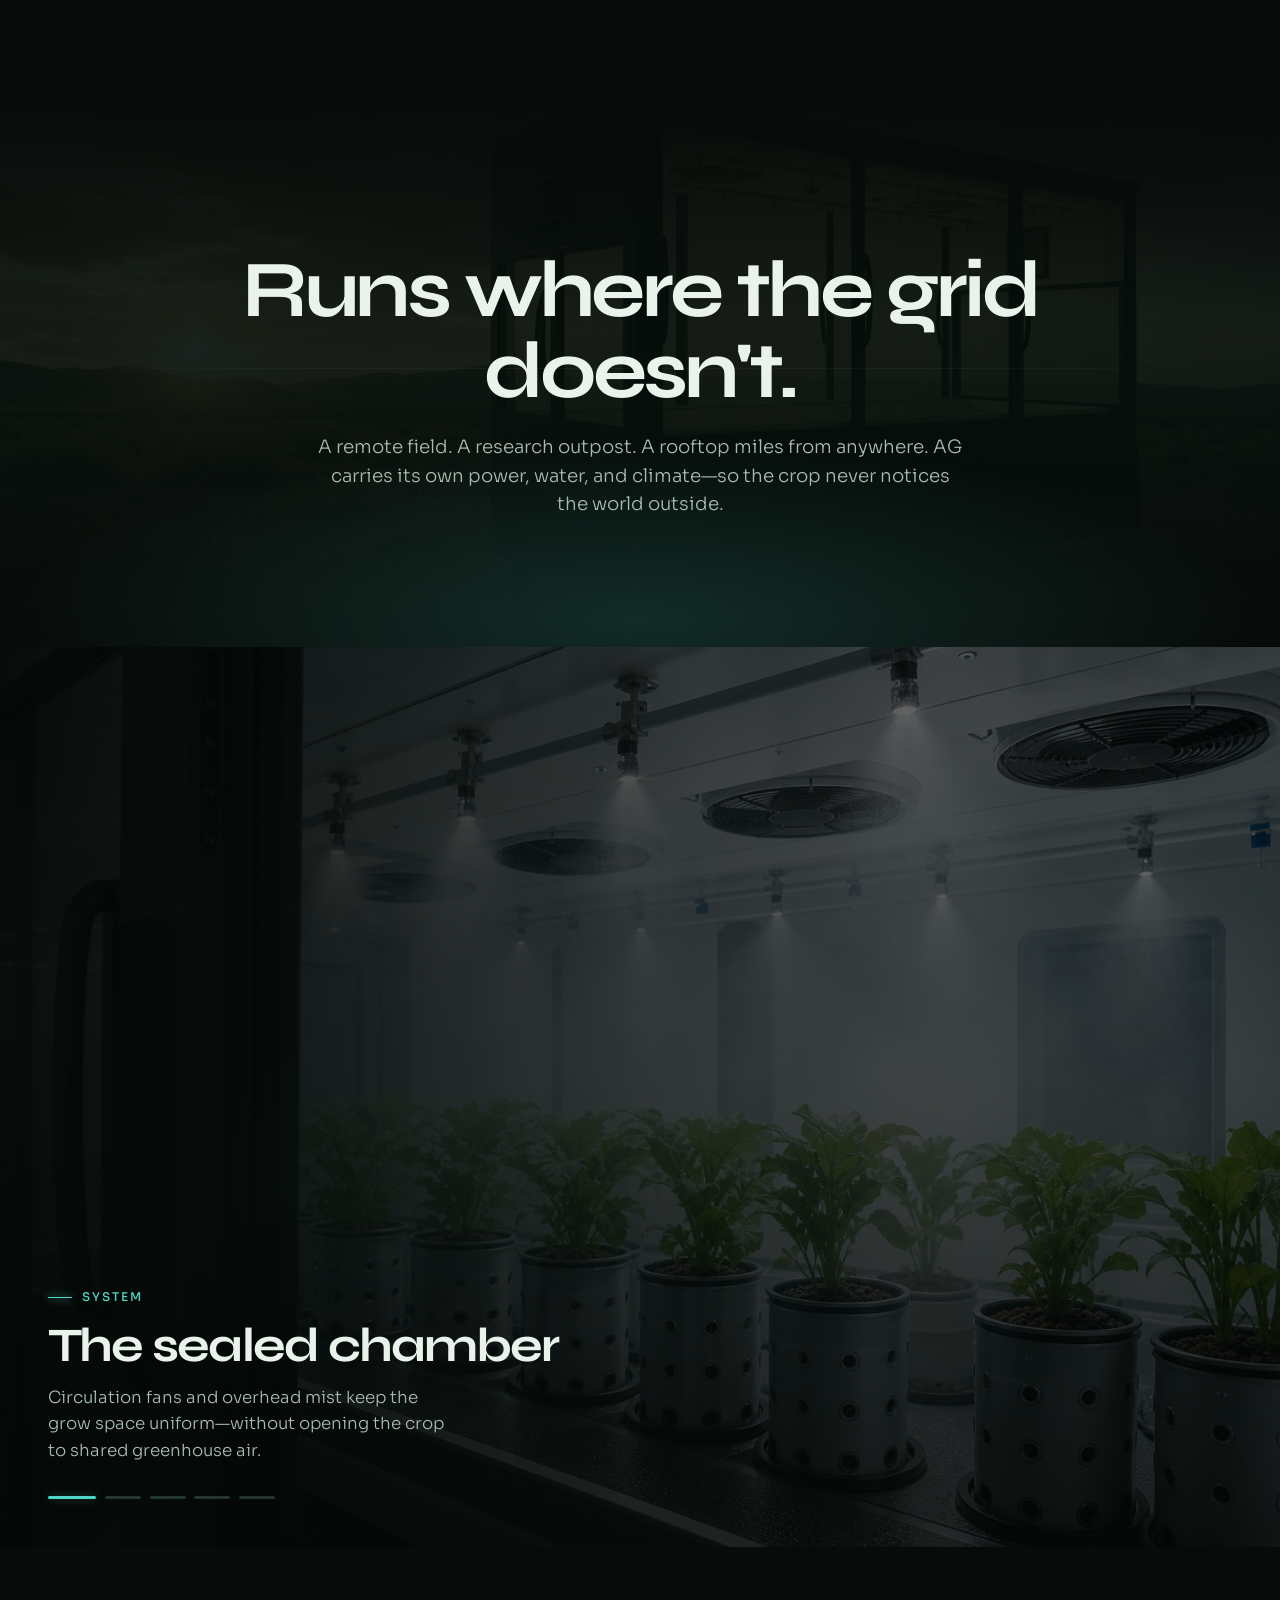
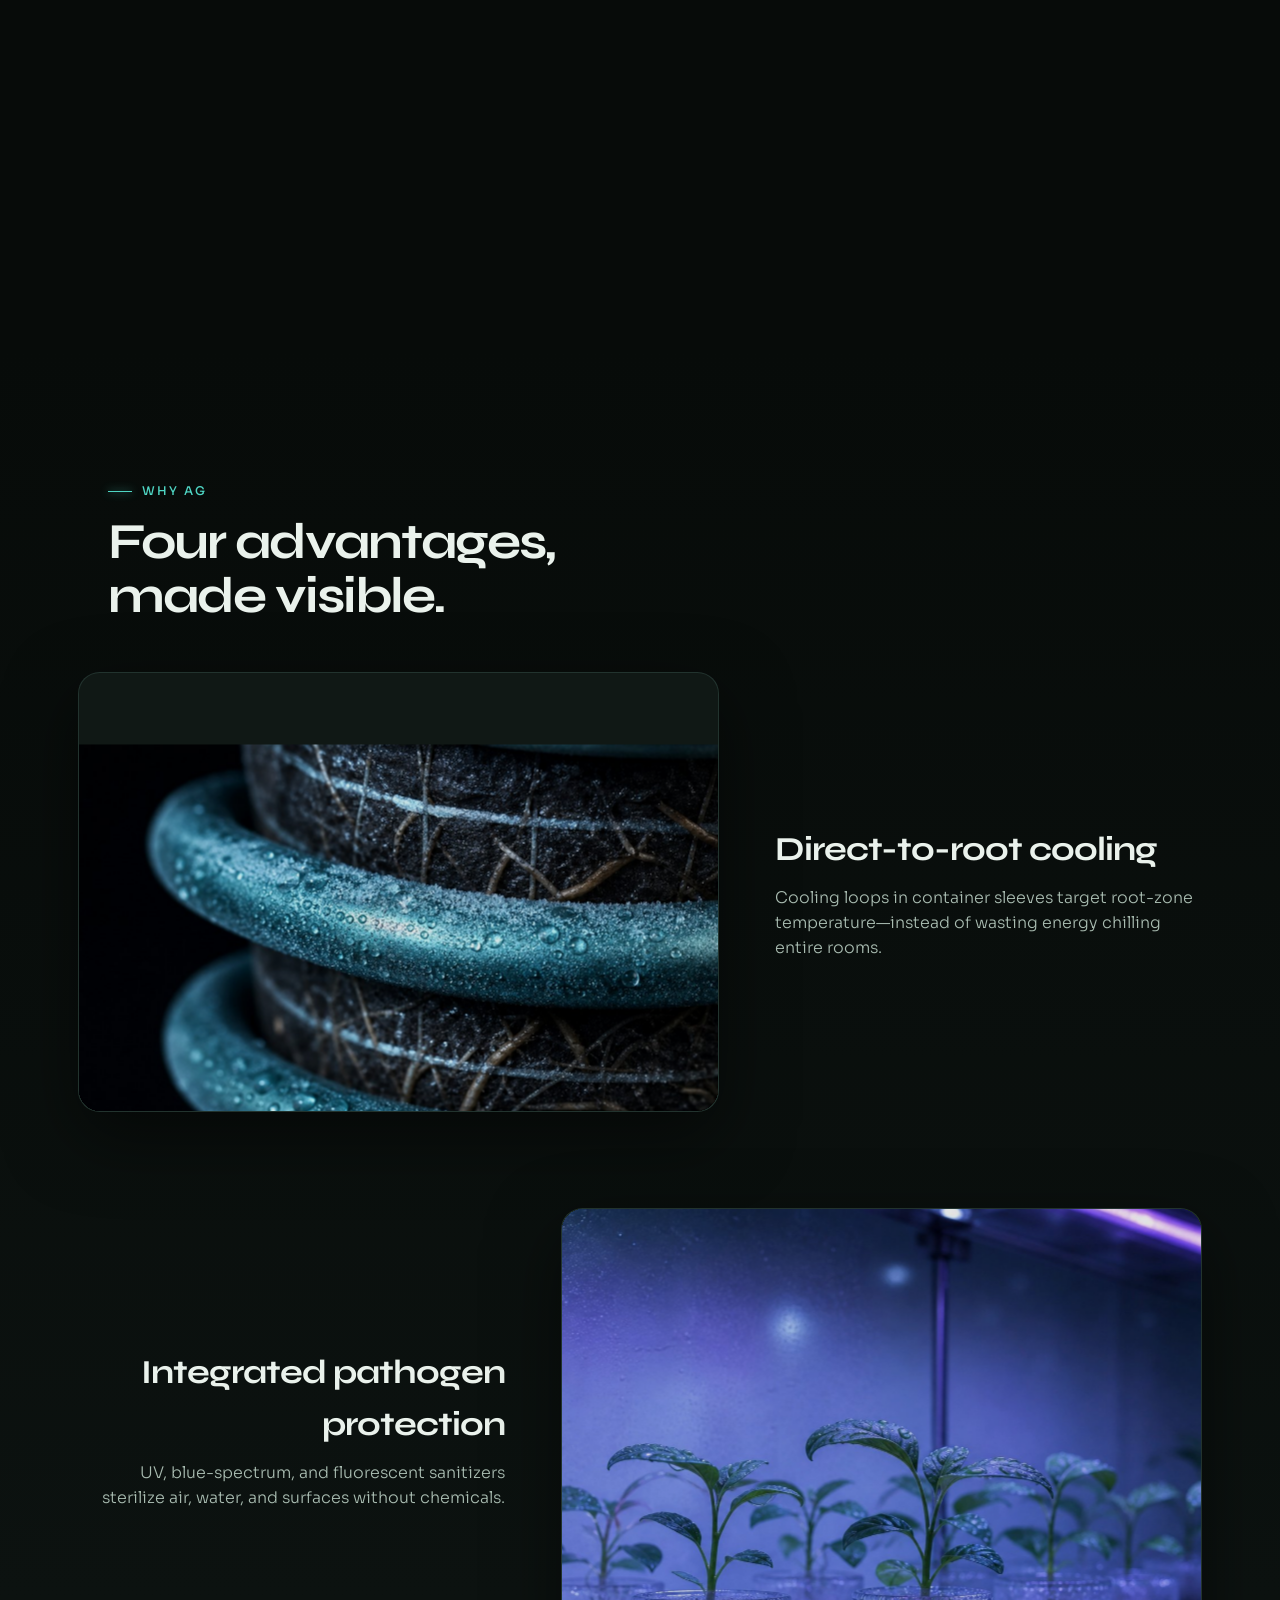
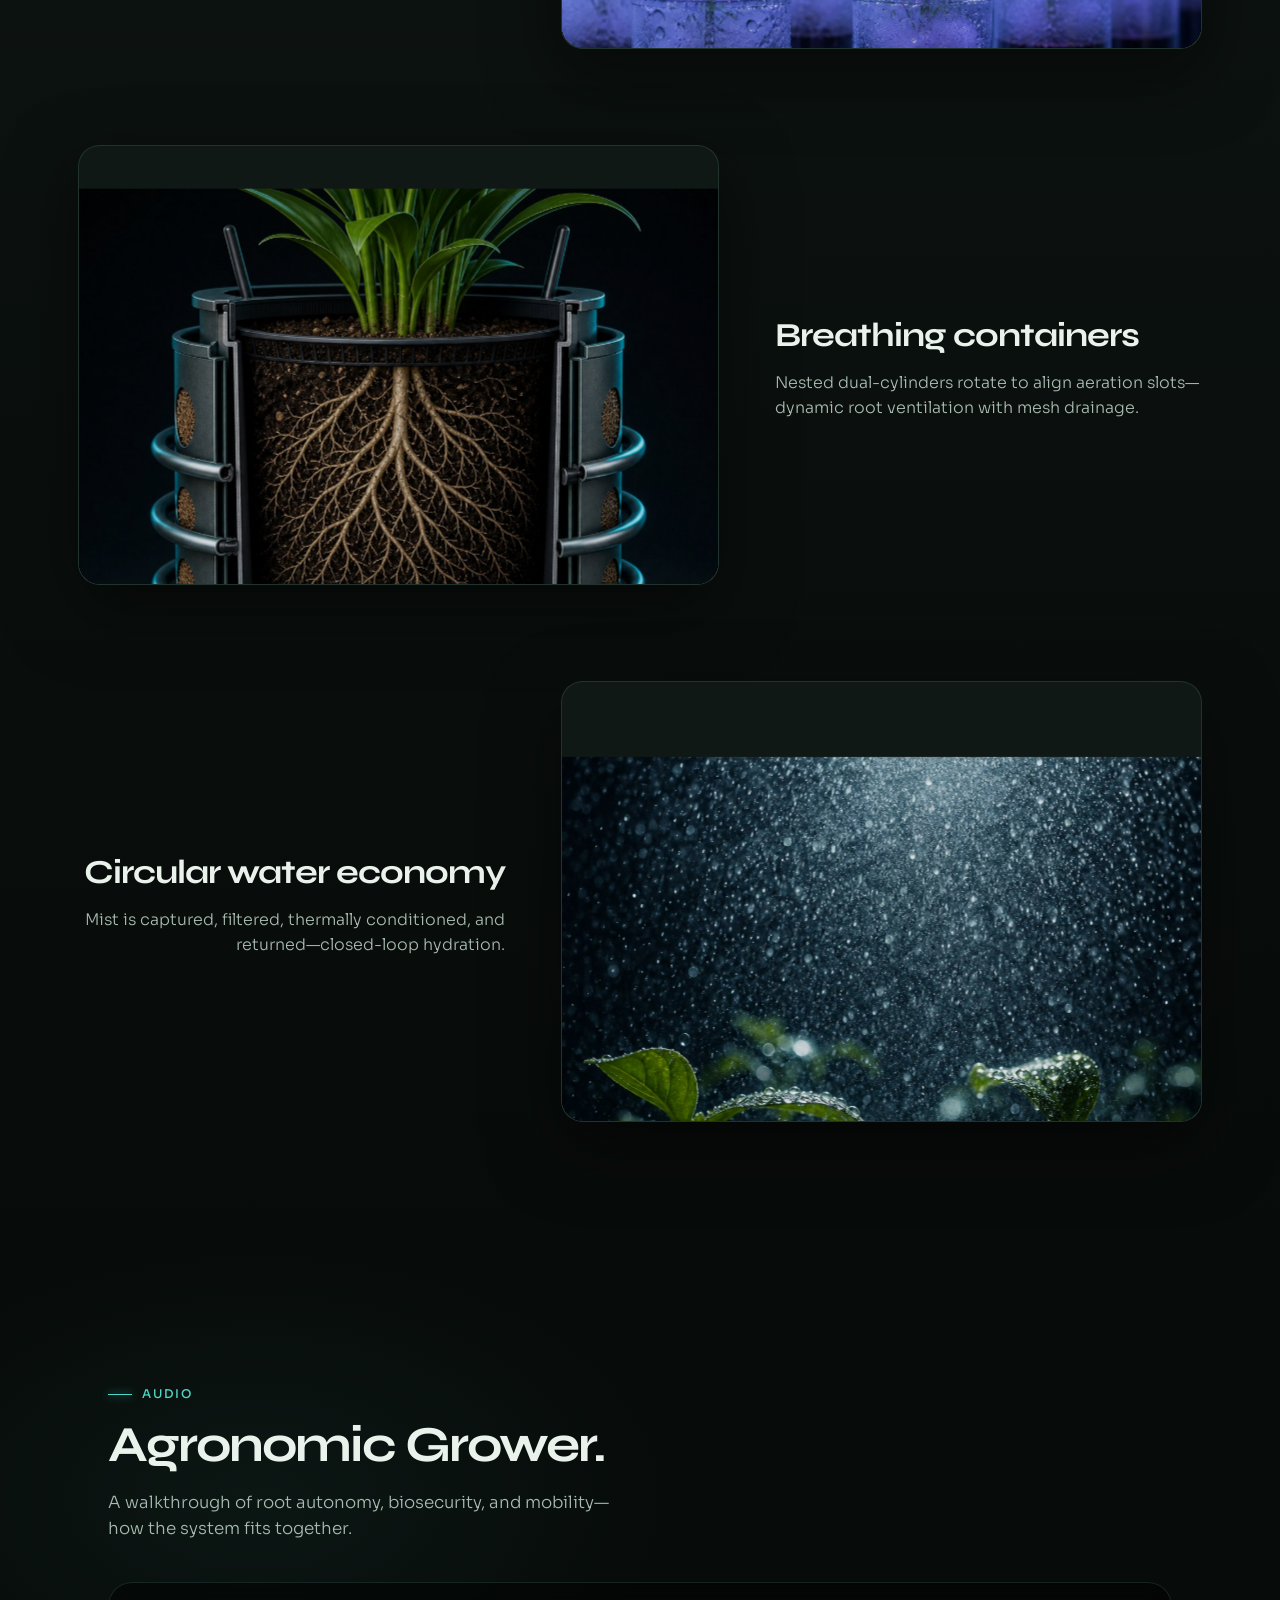
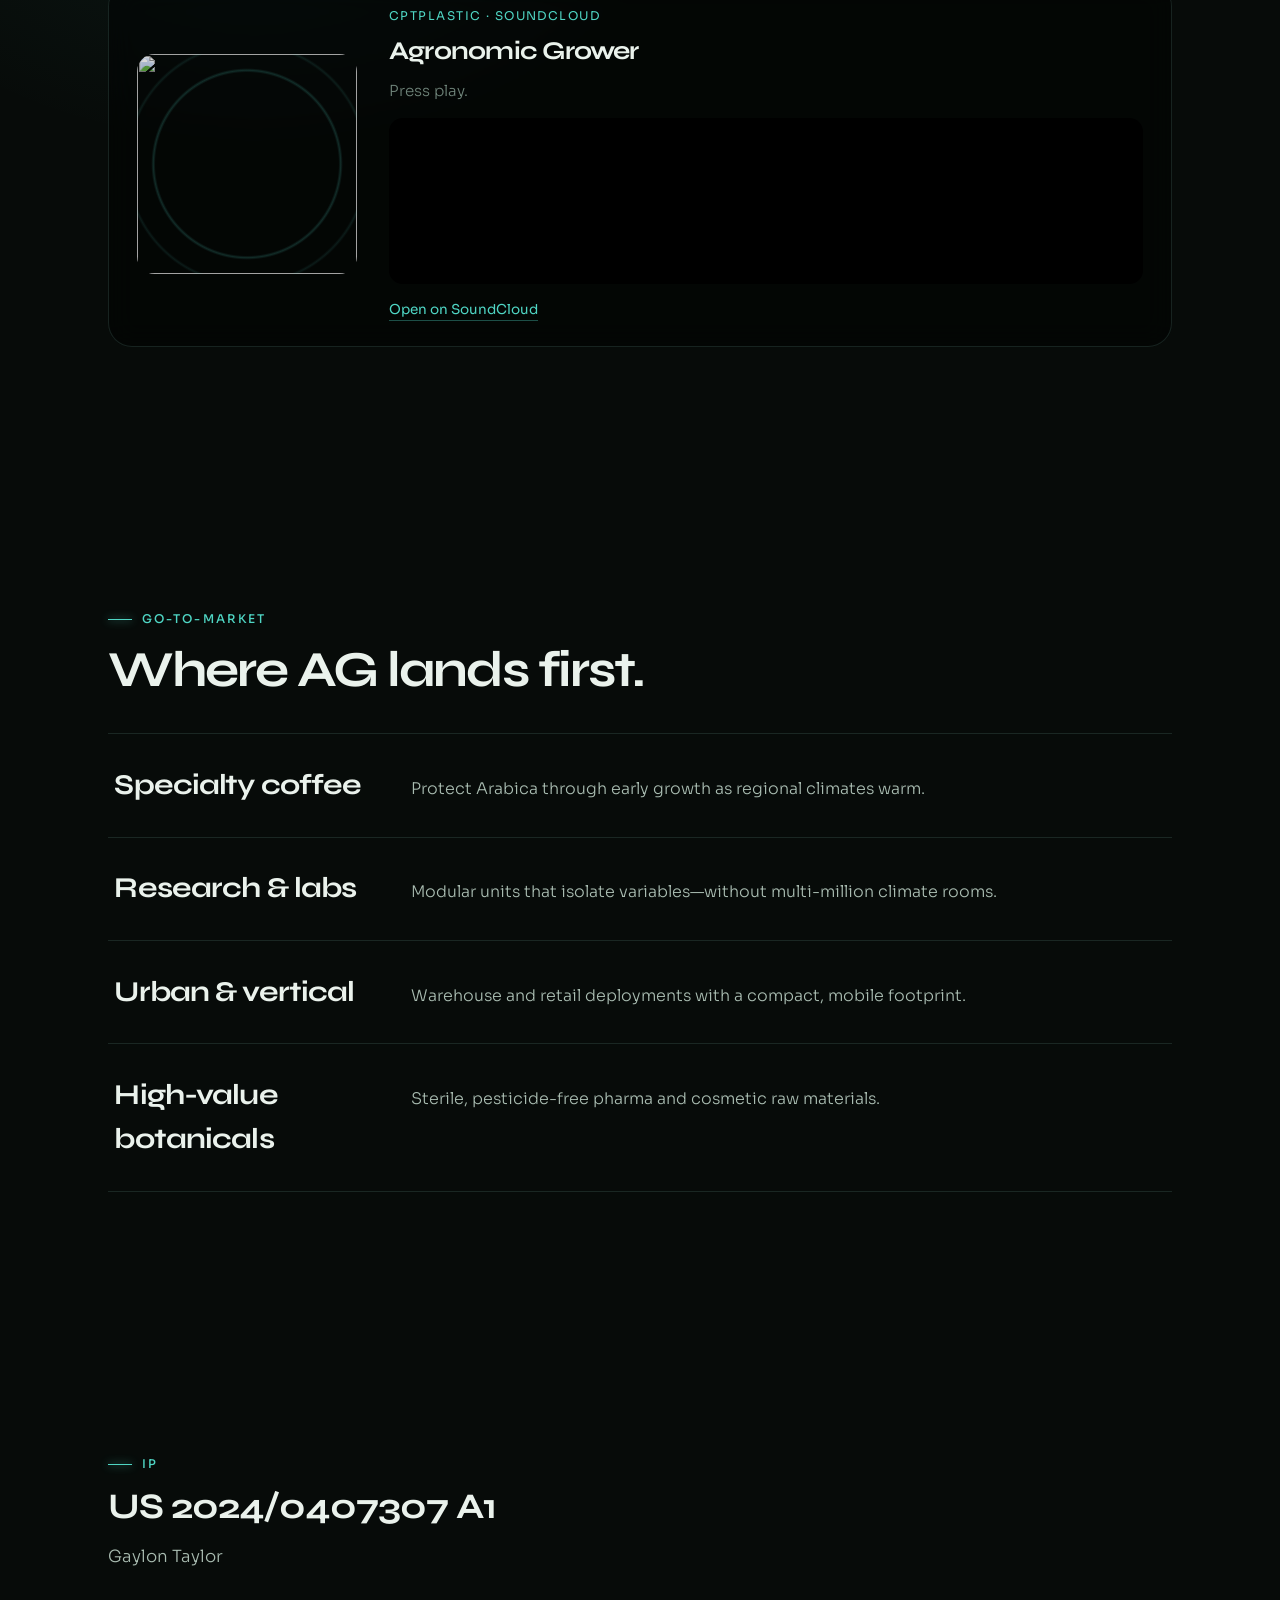
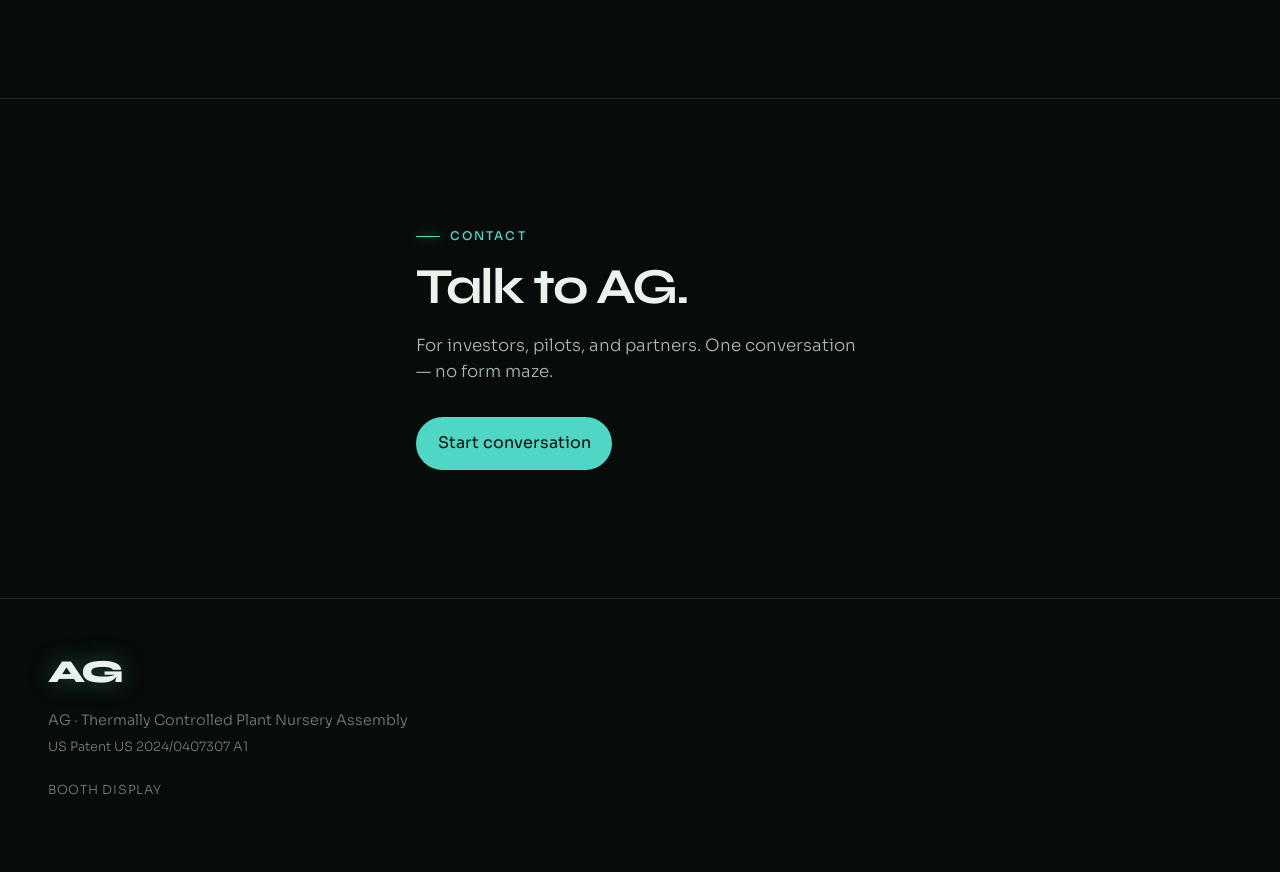
==== commit 583074c8: "Replace contact form with Typebot popup Swap the homepage contact form for a simpler CTA that launch" ====
--- a/index.html
+++ b/index.html
@@ -438,61 +438,14 @@
 
       <section class="section contact" id="contact">
         <div class="section__inner contact__inner">
-          <div class="contact__copy">
-            <p class="eyebrow reveal">Contact</p>
-            <h2 class="section__title reveal">Talk to AG.</h2>
-            <p class="section__body reveal">
-              For investors, pilots, and partners. Drop a note — we’ll get back to you.
-            </p>
-          </div>
-
-          <form
-            class="contact-form reveal"
-            data-delay="1"
-            data-contact-form
-            action="https://formspree.io/f/REPLACE_WITH_YOUR_ID"
-            method="POST"
-          >
-            <div class="contact-form__row">
-              <label class="field">
-                <span class="field__label">Name</span>
-                <input type="text" name="name" autocomplete="name" required placeholder="Your name" />
-              </label>
-              <label class="field">
-                <span class="field__label">Email</span>
-                <input type="email" name="email" autocomplete="email" required placeholder="you@company.com" />
-              </label>
-            </div>
-
-            <div class="contact-form__row">
-              <label class="field">
-                <span class="field__label">Organization</span>
-                <input type="text" name="organization" autocomplete="organization" placeholder="Company or fund" />
-              </label>
-              <label class="field">
-                <span class="field__label">Interest</span>
-                <select name="interest" required>
-                  <option value="" disabled selected>Select one</option>
-                  <option value="Investor">Investor</option>
-                  <option value="Pilot">Pilot / deployment</option>
-                  <option value="Partner">Partner</option>
-                  <option value="Other">Other</option>
-                </select>
-              </label>
-            </div>
-
-            <label class="field">
-              <span class="field__label">Message</span>
-              <textarea name="message" rows="5" required placeholder="What are you exploring?"></textarea>
-            </label>
-
-            <input type="text" name="_gotcha" class="contact-form__honeypot" tabindex="-1" autocomplete="off" aria-hidden="true" />
-
-            <div class="contact-form__foot">
-              <button class="btn btn--primary" type="submit" data-contact-submit>Send message</button>
-              <p class="contact-form__status" data-contact-status hidden aria-live="polite"></p>
-            </div>
-          </form>
+          <p class="eyebrow reveal">Contact</p>
+          <h2 class="section__title reveal">Talk to AG.</h2>
+          <p class="section__body reveal">
+            For investors, pilots, and partners. One conversation — no form maze.
+          </p>
+          <div class="contact__actions reveal" data-delay="1">
+            <button type="button" class="btn btn--primary" data-typebot-open>Start conversation</button>
+          </div>
         </div>
       </section>
     </main>
@@ -504,6 +457,17 @@
       <p class="footer__links"><a href="kiosk.html">Booth display</a></p>
     </footer>
 
+    <script type="module">
+      import Typebot from "https://cdn.jsdelivr.net/npm/@typebot.io/js@0/dist/web.js";
+
+      Typebot.initPopup({
+        typebot: "ag-contact-pfeklkq",
+        apiHost: "https://nsncorp.app.nsnmindlabs.com",
+      });
+
+      window.Typebot = Typebot;
+      window.dispatchEvent(new Event("typebot:ready"));
+    </script>
     <script src="js/main.js"></script>
   </body>
 </html>
--- a/css/styles.css
+++ b/css/styles.css
@@ -1323,135 +1323,23 @@
 }
 
 .contact__inner {
-  display: grid;
-  gap: clamp(2rem, 5vw, 3.5rem);
-}
-
-.contact__copy {
+  display: flex;
+  flex-direction: column;
+  align-items: flex-start;
   max-width: 34rem;
 }
 
-.contact-form {
-  width: 100%;
-  max-width: 40rem;
-  display: grid;
-  gap: 1rem;
-  padding: clamp(1.25rem, 3vw, 1.75rem);
-  border: 1px solid var(--line);
-  border-radius: 1.25rem;
-  background: linear-gradient(160deg, rgba(79, 214, 196, 0.05), rgba(0, 0, 0, 0.35));
-  box-shadow: inset 0 0 40px rgba(79, 214, 196, 0.03), 0 20px 60px rgba(0, 0, 0, 0.35);
-}
-
-.contact-form__row {
-  display: grid;
-  gap: 1rem;
-}
-
-@media (min-width: 640px) {
-  .contact-form__row {
-    grid-template-columns: 1fr 1fr;
-  }
-}
-
-.field {
-  display: grid;
-  gap: 0.45rem;
-}
-
-.field__label {
-  font-size: 0.68rem;
-  letter-spacing: 0.14em;
-  text-transform: uppercase;
-  color: var(--muted);
-}
-
-.field input,
-.field select,
-.field textarea {
-  width: 100%;
-  padding: 0.85rem 1rem;
-  border: 1px solid var(--line);
-  border-radius: 0.75rem;
-  background: rgba(7, 11, 9, 0.85);
-  color: var(--ink);
-  font: inherit;
-  font-size: 0.95rem;
-  transition: border-color 0.35s var(--ease), box-shadow 0.35s var(--ease);
-}
-
-.field input::placeholder,
-.field textarea::placeholder {
-  color: var(--muted);
-}
-
-.field select {
-  appearance: none;
-  background-image: url("data:image/svg+xml,%3Csvg xmlns='http://www.w3.org/2000/svg' width='12' height='8' viewBox='0 0 12 8'%3E%3Cpath fill='%236f847a' d='M1 1l5 5 5-5'/%3E%3C/svg%3E");
-  background-repeat: no-repeat;
-  background-position: right 1rem center;
-  padding-right: 2.5rem;
-}
-
-.field input:focus,
-.field select:focus,
-.field textarea:focus {
-  outline: none;
-  border-color: rgba(79, 214, 196, 0.55);
-  box-shadow: 0 0 0 3px rgba(79, 214, 196, 0.12), 0 0 20px rgba(79, 214, 196, 0.15);
-}
-
-.field textarea {
-  resize: vertical;
-  min-height: 7.5rem;
-}
-
-.contact-form__honeypot {
-  position: absolute;
-  left: -9999px;
-  width: 1px;
-  height: 1px;
-  opacity: 0;
-}
-
-.contact-form__foot {
+.contact__actions {
   display: flex;
   flex-wrap: wrap;
-  align-items: center;
-  gap: 1rem;
-  margin-top: 0.35rem;
-}
-
-.contact-form__status {
-  margin: 0;
-  font-size: 0.88rem;
-  color: var(--glow);
-}
-
-.contact-form__status.is-error {
-  color: #ff9b7a;
-}
-
-.contact-form.is-success .field,
-.contact-form.is-success .contact-form__foot button {
-  opacity: 0.45;
-  pointer-events: none;
-}
-
-.contact-form.is-loading [data-contact-submit] {
-  opacity: 0.7;
-  pointer-events: none;
-}
-
-@media (min-width: 900px) {
-  .contact__inner {
-    grid-template-columns: minmax(0, 0.9fr) minmax(0, 1.1fr);
-    align-items: start;
-  }
-
-  .contact-form {
-    justify-self: end;
-  }
+  gap: 0.75rem;
+  margin-top: 2rem;
+}
+
+.contact__actions .btn {
+  border: none;
+  cursor: pointer;
+  font: inherit;
 }
 
 /* Footer */
